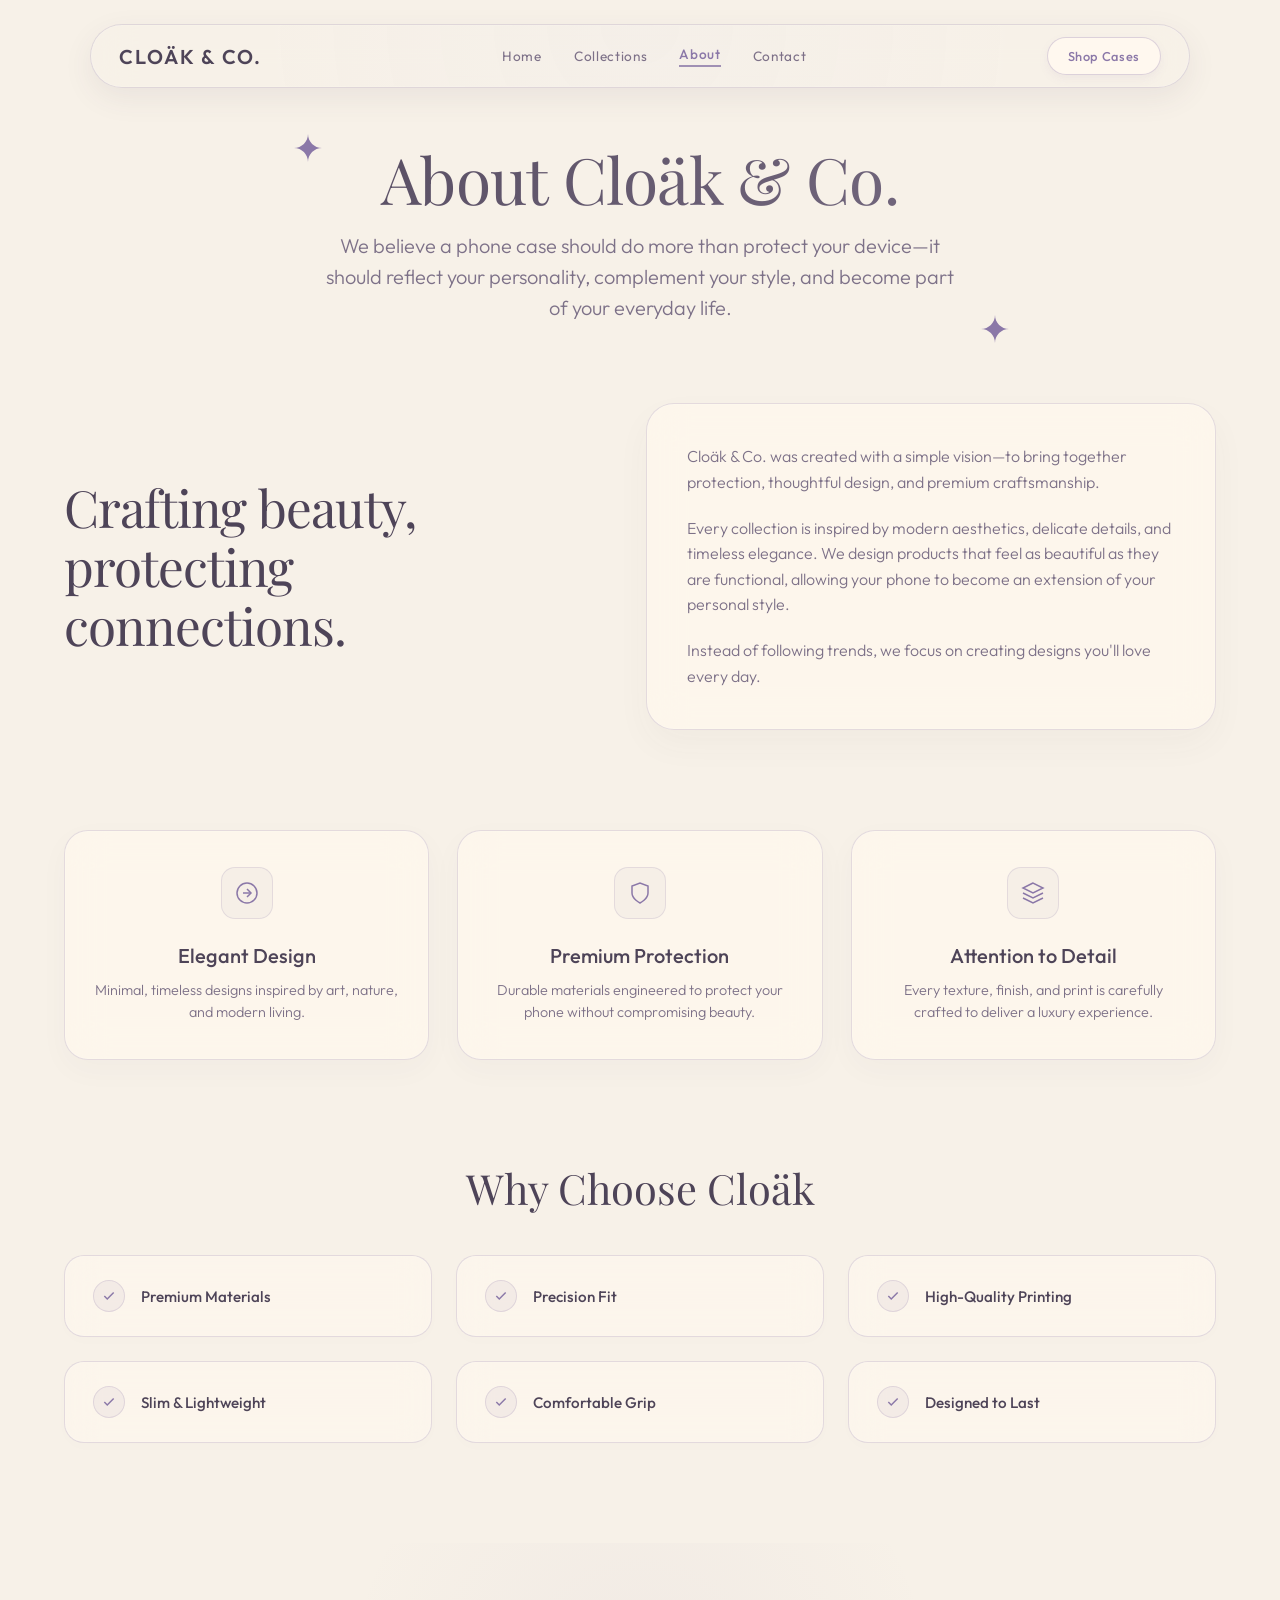
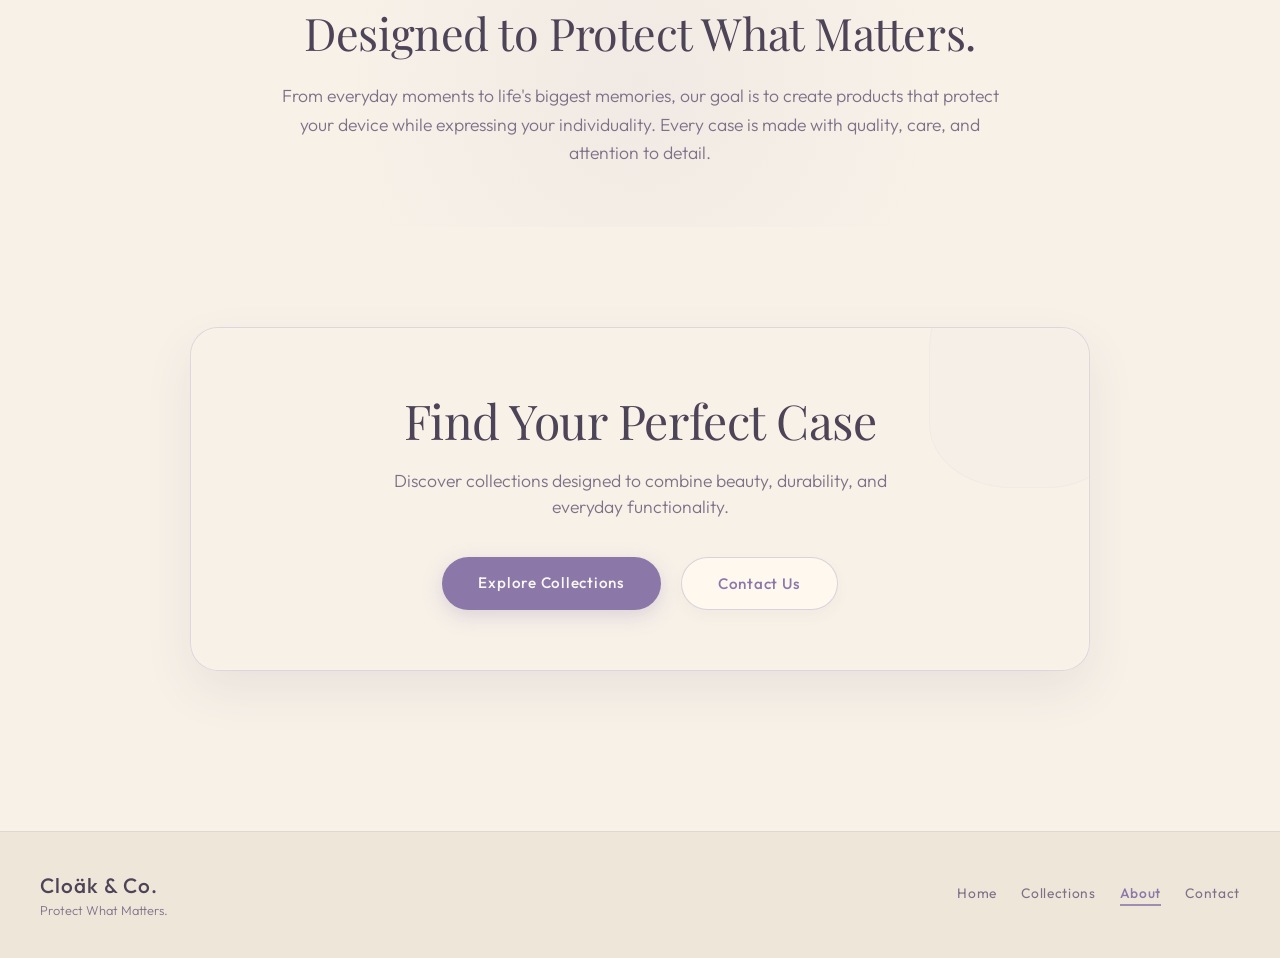
==== about.html @ 006d4e4d "Initial commit for Cloäk & Co website" ====
<!DOCTYPE html>
<html lang="en">
<head>
  <meta charset="UTF-8">
  <meta name="viewport" content="width=device-width, initial-scale=1.0">
  <title>Cloäk & Co. | About Us</title>
  <meta name="description" content="Discover our story, values, and design philosophy. Cloäk & Co. brings together protection, thoughtful design, and premium craftsmanship.">
  
  <!-- Premium Fonts -->
  <link rel="preconnect" href="https://fonts.googleapis.com">
  <link rel="preconnect" href="https://fonts.gstatic.com" crossorigin>
  <link href="https://fonts.googleapis.com/css2?family=Outfit:wght@300;400;500;600;700&family=Playfair+Display:ital,wght@0,400;0,500;1,400&display=swap" rel="stylesheet">
  
  <!-- Shared index styles & About specific styles -->
  <link rel="stylesheet" href="index.css">
  <link rel="stylesheet" href="about.css">
</head>
<body>

  <!-- Floating Glass Navbar -->
  <nav class="glass-navbar">
    <div class="navbar-container">
      <a href="index.html#home" class="nav-logo" id="nav-logo">Cloäk & Co.</a>
      <div class="nav-links">
        <a href="index.html#home" class="nav-link">Home</a>
        <a href="collections.html" class="nav-link">Collections</a>
        <a href="about.html" class="nav-link active">About</a>
        <a href="contact.html" class="nav-link">Contact</a>
      </div>
      <a href="index.html#shop" class="nav-cta-btn">Shop Cases</a>
      
      <!-- Mobile Menu Button -->
      <button class="mobile-menu-toggle" aria-label="Toggle Menu">
        <span></span>
        <span></span>
        <span></span>
      </button>
    </div>
    <!-- Mobile Menu Dropdown -->
    <div class="mobile-nav-menu">
      <a href="index.html#home" class="mobile-nav-link">Home</a>
      <a href="collections.html" class="mobile-nav-link">Collections</a>
      <a href="about.html" class="mobile-nav-link active">About</a>
      <a href="contact.html" class="mobile-nav-link">Contact</a>
      <a href="index.html#shop" class="mobile-nav-cta">Shop Cases</a>
    </div>
  </nav>

  <!-- Ambient Glowing Background Blobs (CSS Only) -->
  <div class="blob blob-1"></div>
  <div class="blob blob-2"></div>
  <div class="blob blob-3"></div>

  <!-- About Page Main Container -->
  <main class="about-main">
    
    <!-- Hero Section -->
    <section class="about-hero">
      <!-- Sparkle SVGs for Apple-like clean decoration -->
      <div class="sparkle sparkle-1">
        <svg viewBox="0 0 24 24" fill="none" xmlns="http://www.w3.org/2000/svg">
          <path d="M12 0C12 6.627 17.373 12 24 12C17.373 12 12 17.373 12 24C12 17.373 6.627 12 0 12C6.627 12 12 6.627 12 0Z" fill="rgba(139, 120, 168, 0.4)"/>
        </svg>
      </div>
      <div class="sparkle sparkle-2">
        <svg viewBox="0 0 24 24" fill="none" xmlns="http://www.w3.org/2000/svg">
          <path d="M12 0C12 6.627 17.373 12 24 12C17.373 12 12 17.373 12 24C12 17.373 6.627 12 0 12C6.627 12 12 6.627 12 0Z" fill="rgba(139, 120, 168, 0.3)"/>
        </svg>
      </div>

      <h1 class="about-title fade-up">About Cloäk & Co.</h1>
      <p class="about-subtitle fade-up">We believe a phone case should do more than protect your device—it should reflect your personality, complement your style, and become part of your everyday life.</p>
    </section>

    <!-- Our Story Section -->
    <section class="story-section fade-up">
      <div class="story-split-container">
        <!-- Left Side Editorial Header -->
        <div class="story-left">
          <h2 class="editorial-header">Crafting beauty, protecting connections.</h2>
        </div>
        <!-- Right Side Glass narrative Card -->
        <div class="story-right">
          <div class="story-glass-card">
            <p class="story-paragraph">Cloäk & Co. was created with a simple vision—to bring together protection, thoughtful design, and premium craftsmanship.</p>
            <p class="story-paragraph">Every collection is inspired by modern aesthetics, delicate details, and timeless elegance. We design products that feel as beautiful as they are functional, allowing your phone to become an extension of your personal style.</p>
            <p class="story-paragraph">Instead of following trends, we focus on creating designs you'll love every day.</p>
          </div>
        </div>
      </div>
    </section>

    <!-- Our Philosophy Section -->
    <section class="philosophy-section">
      <div class="philosophy-grid">
        <!-- Card 1 -->
        <div class="philosophy-card fade-up">
          <div class="philosophy-icon-wrapper">
            <svg viewBox="0 0 24 24" fill="none" stroke="currentColor" stroke-width="1.5">
              <path d="M12 22C17.5228 22 22 17.5228 22 12C22 6.47715 17.5228 2 12 2C6.47715 2 2 6.47715 2 12C2 17.5228 6.47715 22 12 22Z"/>
              <path d="M12 16L16 12L12 8"/>
              <path d="M8 12H16"/>
            </svg>
          </div>
          <h3 class="philosophy-card-title">Elegant Design</h3>
          <p class="philosophy-card-text">Minimal, timeless designs inspired by art, nature, and modern living.</p>
        </div>
        <!-- Card 2 -->
        <div class="philosophy-card fade-up">
          <div class="philosophy-icon-wrapper">
            <svg viewBox="0 0 24 24" fill="none" stroke="currentColor" stroke-width="1.5">
              <path d="M12 22C12 22 20 18 20 12V5L12 2L4 5V12C4 18 12 22 12 22Z"/>
            </svg>
          </div>
          <h3 class="philosophy-card-title">Premium Protection</h3>
          <p class="philosophy-card-text">Durable materials engineered to protect your phone without compromising beauty.</p>
        </div>
        <!-- Card 3 -->
        <div class="philosophy-card fade-up">
          <div class="philosophy-icon-wrapper">
            <svg viewBox="0 0 24 24" fill="none" stroke="currentColor" stroke-width="1.5">
              <path d="M12 2L2 7L12 12L22 7L12 2Z"/>
              <path d="M2 17L12 22L22 17"/>
              <path d="M2 12L12 17L22 12"/>
            </svg>
          </div>
          <h3 class="philosophy-card-title">Attention to Detail</h3>
          <p class="philosophy-card-text">Every texture, finish, and print is carefully crafted to deliver a luxury experience.</p>
        </div>
      </div>
    </section>

    <!-- Why Choose Cloäk Section -->
    <section class="why-cloak-section fade-up">
      <h2 class="section-headline">Why Choose Cloäk</h2>
      <div class="features-grid">
        <!-- Feature 1 -->
        <div class="feature-tile">
          <div class="feature-icon">
            <svg viewBox="0 0 24 24" fill="none" stroke="currentColor" stroke-width="2.5">
              <polyline points="20 6 9 17 4 12"/>
            </svg>
          </div>
          <span class="feature-label">Premium Materials</span>
        </div>
        <!-- Feature 2 -->
        <div class="feature-tile">
          <div class="feature-icon">
            <svg viewBox="0 0 24 24" fill="none" stroke="currentColor" stroke-width="2.5">
              <polyline points="20 6 9 17 4 12"/>
            </svg>
          </div>
          <span class="feature-label">Precision Fit</span>
        </div>
        <!-- Feature 3 -->
        <div class="feature-tile">
          <div class="feature-icon">
            <svg viewBox="0 0 24 24" fill="none" stroke="currentColor" stroke-width="2.5">
              <polyline points="20 6 9 17 4 12"/>
            </svg>
          </div>
          <span class="feature-label">High-Quality Printing</span>
        </div>
        <!-- Feature 4 -->
        <div class="feature-tile">
          <div class="feature-icon">
            <svg viewBox="0 0 24 24" fill="none" stroke="currentColor" stroke-width="2.5">
              <polyline points="20 6 9 17 4 12"/>
            </svg>
          </div>
          <span class="feature-label">Slim & Lightweight</span>
        </div>
        <!-- Feature 5 -->
        <div class="feature-tile">
          <div class="feature-icon">
            <svg viewBox="0 0 24 24" fill="none" stroke="currentColor" stroke-width="2.5">
              <polyline points="20 6 9 17 4 12"/>
            </svg>
          </div>
          <span class="feature-label">Comfortable Grip</span>
        </div>
        <!-- Feature 6 -->
        <div class="feature-tile">
          <div class="feature-icon">
            <svg viewBox="0 0 24 24" fill="none" stroke="currentColor" stroke-width="2.5">
              <polyline points="20 6 9 17 4 12"/>
            </svg>
          </div>
          <span class="feature-label">Designed to Last</span>
        </div>
      </div>
    </section>

    <!-- Our Promise Section -->
    <section class="promise-section fade-up">
      <div class="promise-container">
        <h2 class="promise-heading">Designed to Protect What Matters.</h2>
        <p class="promise-paragraph">From everyday moments to life's biggest memories, our goal is to create products that protect your device while expressing your individuality. Every case is made with quality, care, and attention to detail.</p>
      </div>
    </section>

    <!-- Call to Action Section -->
    <section class="about-cta fade-up">
      <div class="cta-inner-card">
        <!-- Floating Sparkle decoration inside CTA -->
        <div class="form-decor-shape form-decor-shape-1"></div>
        <h2 class="cta-card-heading">Find Your Perfect Case</h2>
        <p class="cta-card-text">Discover collections designed to combine beauty, durability, and everyday functionality.</p>
        <div class="cta-buttons-group">
          <a href="collections.html" class="cta-btn-primary">Explore Collections</a>
          <a href="contact.html" class="cta-btn-secondary">Contact Us</a>
        </div>
      </div>
    </section>

  </main>

  <!-- Footer -->
  <footer class="about-footer">
    <div class="footer-container">
      <div class="footer-brand">
        <h2 class="footer-logo">Cloäk & Co.</h2>
        <p class="footer-tagline">Protect What Matters.</p>
      </div>
      <div class="footer-links">
        <a href="index.html#home" class="footer-link">Home</a>
        <a href="collections.html" class="footer-link">Collections</a>
        <a href="about.html" class="footer-link active">About</a>
        <a href="contact.html" class="footer-link">Contact</a>
      </div>
    </div>
  </footer>

  <!-- About page script overrides -->
  <script src="about.js"></script>
</body>
</html>
---- index.css ----
/* ==========================================================================
   Cloäk & Co. | Premium Design System & Stylesheet
   ========================================================================== */

/* --- Reset & Base --- */
* {
  margin: 0;
  padding: 0;
  box-sizing: border-box;
  -webkit-font-smoothing: antialiased;
  -moz-osx-font-smoothing: grayscale;
}

html, body {
  background-color: #0b0914; /* Deep luxury dark background with lavender hint */
  color: #ffffff;
  font-family: 'Inter', -apple-system, BlinkMacSystemFont, "Segoe UI", Roboto, sans-serif;
  overflow-x: hidden;
  width: 100%;
}

/* Accessibility */
.sr-only {
  position: absolute;
  width: 1px;
  height: 1px;
  padding: 0;
  margin: -1px;
  overflow: hidden;
  clip: rect(0, 0, 0, 0);
  white-space: nowrap;
  border: 0;
}

/* Lenis Smooth Scroll Recommended Reset */
html.lenis, html.lenis body {
  height: auto;
}

.lenis-smooth {
  scroll-behavior: auto !important;
}

.lenis-smooth [data-lenis-prevent] {
  overscroll-behavior: contain;
}

.lenis-stopped {
  overflow: hidden;
}

.lenis-scrolling iframe {
  pointer-events: none;
}

/* --- Premium Preloader --- */
.loader-overlay {
  position: fixed;
  top: 0;
  left: 0;
  width: 100vw;
  height: 100vh;
  background-color: #0b0914;
  z-index: 9999;
  display: flex;
  justify-content: center;
  align-items: center;
  transition: opacity 0.8s cubic-bezier(0.16, 1, 0.3, 1), visibility 0.8s;
}

.loader-overlay.fade-out {
  opacity: 0;
  visibility: hidden;
  pointer-events: none;
}

.loader-content {
  text-align: center;
  max-width: 320px;
  width: 80%;
}

.loader-brand {
  font-family: 'Outfit', sans-serif;
  font-size: 2rem;
  font-weight: 300;
  letter-spacing: 0.2em;
  color: #fff;
  margin-bottom: 30px;
  text-transform: uppercase;
}

.loader-bar-container {
  width: 100%;
  height: 2px;
  background: rgba(255, 255, 255, 0.1);
  border-radius: 2px;
  overflow: hidden;
  margin-bottom: 12px;
}

.loader-bar {
  width: 0%;
  height: 100%;
  background: linear-gradient(90deg, #c3b2de, #e3d9f5);
  transition: width 0.1s ease-out;
}

.loader-text {
  font-family: 'Outfit', sans-serif;
  font-size: 0.8rem;
  letter-spacing: 0.1em;
  color: rgba(255, 255, 255, 0.5);
  text-transform: uppercase;
}

/* --- Floating Glass Navbar --- */
.glass-navbar {
  position: fixed;
  top: 24px;
  left: 50%;
  transform: translateX(-50%);
  width: 88%;
  max-width: 1100px;
  height: 64px;
  background: rgba(255, 255, 255, 0.05);
  backdrop-filter: blur(20px);
  -webkit-backdrop-filter: blur(20px);
  border: 1px solid rgba(255, 255, 255, 0.12);
  border-radius: 32px;
  z-index: 1000;
  box-shadow: 0 10px 40px rgba(0, 0, 0, 0.25), 
              0 0 1px rgba(240, 230, 255, 0.15) inset;
  display: flex;
  align-items: center;
  justify-content: center;
  transition: all 0.5s cubic-bezier(0.16, 1, 0.3, 1);
}

.glass-navbar::before {
  content: '';
  position: absolute;
  top: 0;
  left: 0;
  right: 0;
  bottom: 0;
  border-radius: 32px;
  background: radial-gradient(circle at 50% 0%, rgba(227, 217, 245, 0.1), transparent 70%);
  pointer-events: none;
  z-index: -1;
}

.navbar-container {
  width: 100%;
  height: 100%;
  padding: 0 28px;
  display: flex;
  align-items: center;
  justify-content: space-between;
}

.nav-logo {
  font-family: 'Outfit', sans-serif;
  font-size: 1.25rem;
  font-weight: 500;
  letter-spacing: 0.1em;
  color: #ffffff;
  text-decoration: none;
  text-transform: uppercase;
}

.nav-links {
  display: flex;
  align-items: center;
  gap: 32px;
}

.nav-link {
  font-family: 'Outfit', sans-serif;
  font-size: 0.85rem;
  font-weight: 400;
  letter-spacing: 0.05em;
  color: rgba(255, 255, 255, 0.7);
  text-decoration: none;
  transition: color 0.3s ease;
  position: relative;
}

.nav-link::after {
  content: '';
  position: absolute;
  bottom: -4px;
  left: 50%;
  transform: translateX(-50%);
  width: 0;
  height: 1px;
  background-color: #c3b2de;
  transition: width 0.3s ease;
}

.nav-link:hover {
  color: #ffffff;
}

.nav-link:hover::after {
  width: 100%;
}

.nav-cta-btn {
  font-family: 'Outfit', sans-serif;
  font-size: 0.8rem;
  font-weight: 500;
  letter-spacing: 0.05em;
  text-decoration: none;
  color: #0b0914;
  background: #ffffff;
  padding: 10px 20px;
  border-radius: 20px;
  border: 1px solid rgba(255, 255, 255, 0.8);
  box-shadow: 0 4px 12px rgba(255, 255, 255, 0.15);
  transition: all 0.3s ease;
}

.nav-cta-btn:hover {
  background: transparent;
  color: #ffffff;
  box-shadow: 0 4px 12px rgba(255, 255, 255, 0);
  border-color: rgba(255, 255, 255, 0.5);
}

/* Mobile Nav Styles */
.mobile-menu-toggle {
  display: none;
  flex-direction: column;
  justify-content: space-between;
  width: 20px;
  height: 14px;
  background: transparent;
  border: none;
  cursor: pointer;
  z-index: 1010;
}

.mobile-menu-toggle span {
  width: 100%;
  height: 2px;
  background-color: #ffffff;
  border-radius: 2px;
  transition: all 0.3s ease;
}

.mobile-nav-menu {
  display: none;
}

/* --- Fixed Keynote Viewport Container --- */
.scroll-container {
  position: relative;
  width: 100%;
  height: 700vh;
  background-color: #0b0914;
}

.sticky-wrapper {
  position: fixed;
  top: 0;
  left: 0;
  width: 100vw;
  height: 100vh;
  overflow: hidden;
  z-index: 1;
  background-color: #0b0914;
}

.hero-canvas {
  position: absolute;
  top: 0;
  left: 0;
  width: 100%;
  height: 100%;
  object-fit: cover;
  z-index: 1;
  display: block;
  transition: opacity 0.8s cubic-bezier(0.16, 1, 0.3, 1);
}

/* Vignette overlay protecting typography contrast */
.canvas-overlay {
  position: absolute;
  top: 0;
  left: 0;
  width: 100%;
  height: 100%;
  background: radial-gradient(circle at 50% 50%, rgba(11, 9, 20, 0.35) 0%, rgba(11, 9, 20, 0.15) 50%, rgba(11, 9, 20, 0.5) 100%);
  pointer-events: none;
  z-index: 2;
  transition: opacity 0.8s cubic-bezier(0.16, 1, 0.3, 1);
}

/* --- Cards Wrapper (Desktop Grid) --- */
.cards-wrapper {
  position: absolute;
  left: 6%;
  right: 6%;
  top: 14vh;
  bottom: 8vh;
  display: grid;
  /* 3 columns: Left column, flexible center column for product, Right column */
  grid-template-columns: 390px 1fr 390px;
  grid-template-rows: repeat(3, auto);
  gap: 16px 24px;
  pointer-events: none;
  z-index: 10;
  transition: transform 0.6s cubic-bezier(0.16, 1, 0.3, 1),
              opacity 0.8s cubic-bezier(0.16, 1, 0.3, 1);
}

/* Left Stack: Cards 1, 3, 5 */
.glass-card.left-col.row-1 { grid-column: 1; grid-row: 1; justify-self: start; }
.glass-card.left-col.row-2 { grid-column: 1; grid-row: 2; justify-self: start; }
.glass-card.left-col.row-3 { grid-column: 1; grid-row: 3; justify-self: start; }

/* Right Stack: Cards 2, 4, 6 */
.glass-card.right-col.row-1 { grid-column: 3; grid-row: 1; justify-self: end; }
.glass-card.right-col.row-2 { grid-column: 3; grid-row: 2; justify-self: end; }
.glass-card.right-col.row-3 { grid-column: 3; grid-row: 3; justify-self: end; }

/* Glassmorphism Card Style */
.glass-card {
  opacity: 0;
  transform: translateY(20px) scale(0.98);
  pointer-events: none;
  background: rgba(255, 255, 255, 0.04);
  backdrop-filter: blur(24px);
  -webkit-backdrop-filter: blur(24px);
  border: 1px solid rgba(255, 255, 255, 0.12);
  border-radius: 20px; /* Reduced from 28px to look premium at smaller card sizes */
  padding: 16px 20px; /* Reduced padding for compact look */
  box-shadow: 0 10px 40px rgba(0, 0, 0, 0.3), 
              0 0 1px rgba(240, 230, 255, 0.1) inset;
  transition: opacity 0.8s cubic-bezier(0.16, 1, 0.3, 1),
              transform 0.8s cubic-bezier(0.16, 1, 0.3, 1);
  overflow: hidden;
  width: 100%;
  max-width: 390px;
}

.glass-card::before {
  content: '';
  position: absolute;
  top: 0;
  left: 0;
  right: 0;
  bottom: 0;
  background: radial-gradient(circle at 0% 0%, rgba(220, 205, 245, 0.08), transparent 60%);
  pointer-events: none;
}

.glass-card.visible {
  opacity: 1;
  transform: translateY(0) scale(1);
  pointer-events: auto;
}

/* Typography Inside Glass Cards */
.card-title-main {
  font-family: 'Outfit', sans-serif;
  font-size: 1.6rem;
  font-weight: 500;
  letter-spacing: 0.05em;
  margin-bottom: 4px;
  background: linear-gradient(135deg, #ffffff 0%, #e3d9f5 100%);
  -webkit-background-clip: text;
  -webkit-text-fill-color: transparent;
}

.card-subtitle {
  font-family: 'Outfit', sans-serif;
  font-size: 0.9rem;
  font-weight: 400;
  color: #c3b2de;
  letter-spacing: 0.05em;
  margin-bottom: 8px;
}

.card-title {
  font-family: 'Outfit', sans-serif;
  font-size: 1.1rem;
  font-weight: 500;
  letter-spacing: 0.02em;
  margin-bottom: 6px;
  color: #ffffff;
}

.card-body-text {
  font-size: 0.84rem;
  line-height: 1.45;
  color: rgba(255, 255, 255, 0.75);
  font-weight: 300;
}

/* Card CTA Button */
.card-button {
  display: inline-block;
  margin-top: 12px;
  font-family: 'Outfit', sans-serif;
  font-size: 0.75rem;
  font-weight: 500;
  letter-spacing: 0.05em;
  text-decoration: none;
  color: #0b0914;
  background: #ffffff;
  padding: 6px 14px;
  border-radius: 14px;
  transition: all 0.3s cubic-bezier(0.16, 1, 0.3, 1);
  box-shadow: 0 4px 12px rgba(255, 255, 255, 0.1);
}

.card-button:hover {
  transform: translateY(-2px);
  box-shadow: 0 6px 16px rgba(255, 255, 255, 0.2);
  background: #e3d9f5;
}

/* --- Final In-Place Luxury Overlay Section --- */
.final-section {
  position: absolute;
  top: 0;
  left: 0;
  width: 100%;
  height: 100%;
  background-color: #FAF8F5; /* Solid Warm Beige / Cream */
  color: #1e1b24;
  display: flex;
  justify-content: center;
  align-items: center;
  overflow: hidden;
  padding: 24px;
  z-index: 20;
  opacity: 0;
  pointer-events: none;
  transition: opacity 0.8s cubic-bezier(0.16, 1, 0.3, 1);
}

.final-section.visible {
  opacity: 1;
  pointer-events: auto;
}

.final-section::before {
  content: '';
  position: absolute;
  top: 15%;
  left: 20%;
  width: 30%;
  height: 40%;
  background: radial-gradient(circle, rgba(227, 217, 245, 0.3) 0%, transparent 70%);
  filter: blur(80px);
  pointer-events: none;
}

.final-section::after {
  content: '';
  position: absolute;
  bottom: 10%;
  right: 15%;
  width: 35%;
  height: 45%;
  background: radial-gradient(circle, rgba(220, 205, 245, 0.25) 0%, transparent 70%);
  filter: blur(100px);
  pointer-events: none;
}

/* Minimal Vector Floral Ornaments */
.floral-vector {
  position: absolute;
  width: 150px;
  height: 150px;
  pointer-events: none;
  z-index: 1;
}

.floral-top-left {
  top: 40px;
  left: 40px;
}

.floral-bottom-right {
  bottom: 40px;
  right: 40px;
  transform: rotate(180deg);
}

/* Center Content Container */
.final-content-container {
  max-width: 680px;
  text-align: center;
  z-index: 2;
  position: relative;
}

.final-headline {
  font-family: 'Playfair Display', serif;
  font-size: 3.8rem;
  font-weight: 400;
  line-height: 1.15;
  color: #1e1b24;
  margin-bottom: 24px;
  letter-spacing: -0.01em;
}

.final-description {
  font-family: 'Outfit', sans-serif;
  font-size: 1.15rem;
  font-weight: 300;
  line-height: 1.6;
  color: #514b5c;
  margin-bottom: 40px;
  max-width: 580px;
  margin-left: auto;
  margin-right: auto;
}

/* Buttons Group */
.final-cta-group {
  display: flex;
  justify-content: center;
  align-items: center;
  gap: 20px;
}

.btn-primary {
  display: inline-block;
  font-family: 'Outfit', sans-serif;
  font-size: 0.95rem;
  font-weight: 500;
  letter-spacing: 0.05em;
  text-decoration: none;
  color: #FAF8F5;
  background: #2D233C;
  padding: 16px 36px;
  border-radius: 30px;
  box-shadow: 0 8px 24px rgba(45, 35, 60, 0.15);
  transition: all 0.3s cubic-bezier(0.16, 1, 0.3, 1);
  border: 1px solid #2D233C;
}

.btn-primary:hover {
  transform: translateY(-2px);
  background: #1c1527;
  box-shadow: 0 12px 32px rgba(45, 35, 60, 0.28);
}

.btn-secondary {
  display: inline-block;
  font-family: 'Outfit', sans-serif;
  font-size: 0.95rem;
  font-weight: 500;
  letter-spacing: 0.05em;
  text-decoration: none;
  color: #2D233C;
  background: transparent;
  padding: 16px 36px;
  border-radius: 30px;
  border: 1px solid rgba(45, 35, 60, 0.25);
  transition: all 0.3s cubic-bezier(0.16, 1, 0.3, 1);
}

.btn-secondary:hover {
  transform: translateY(-2px);
  border-color: #2D233C;
  background: rgba(45, 35, 60, 0.03);
}

/* --- Floating WhatsApp Widget --- */
.whatsapp-widget {
  position: fixed;
  bottom: 24px;
  right: 24px;
  width: 56px;
  height: 56px;
  border-radius: 50%;
  display: flex;
  justify-content: center;
  align-items: center;
  text-decoration: none;
  z-index: 2000;
  transition: transform 0.4s cubic-bezier(0.16, 1, 0.3, 1),
              box-shadow 0.4s cubic-bezier(0.16, 1, 0.3, 1);
  cursor: pointer;
  overflow: visible;
  background: rgba(37, 211, 102, 0.1);
  backdrop-filter: blur(16px);
  -webkit-backdrop-filter: blur(16px);
  border: 1px solid rgba(37, 211, 102, 0.3);
  box-shadow: 0 8px 32px rgba(37, 211, 102, 0.25), 
              0 0 15px rgba(37, 211, 102, 0.1) inset;
}

.whatsapp-glass-glow {
  position: absolute;
  top: -2px;
  left: -2px;
  right: -2px;
  bottom: -2px;
  border-radius: 50%;
  background: radial-gradient(circle, rgba(37, 211, 102, 0.4) 0%, transparent 70%);
  pointer-events: none;
  z-index: -1;
  opacity: 0.6;
  transition: opacity 0.3s ease;
}

.whatsapp-icon {
  width: 24px;
  height: 24px;
  z-index: 2;
  filter: drop-shadow(0 2px 4px rgba(0, 0, 0, 0.15));
  transition: transform 0.3s ease;
}

.whatsapp-widget::after {
  content: '';
  position: absolute;
  width: 100%;
  height: 100%;
  border-radius: 50%;
  border: 1px solid rgba(37, 211, 102, 0.4);
  animation: pulse-glow 2.5s infinite;
  pointer-events: none;
}

.whatsapp-widget:hover {
  transform: scale(1.08) translateY(-2px);
  box-shadow: 0 12px 40px rgba(37, 211, 102, 0.4), 
              0 0 20px rgba(37, 211, 102, 0.25) inset;
}

.whatsapp-widget:hover .whatsapp-icon {
  transform: scale(1.05);
}

.whatsapp-widget:hover .whatsapp-glass-glow {
  opacity: 1;
}

/* ==========================================================================
   Responsive & Adaptive Media Queries
   ========================================================================== */

@media (max-width: 1024px) {
  .cards-wrapper {
    grid-template-columns: 320px 1fr 320px;
    gap: 12px 16px;
    left: 4%;
    right: 4%;
  }
  .glass-card {
    max-width: 320px;
  }
  .final-headline {
    font-size: 3.2rem;
  }
}

@media (max-width: 768px) {
  .glass-navbar {
    top: 16px;
    height: 56px;
    width: 90%;
  }
  .navbar-container {
    padding: 0 18px;
  }
  .nav-links {
    display: none;
  }
  .nav-cta-btn {
    display: none;
  }
  
  .mobile-menu-toggle {
    display: flex;
  }
  
  .glass-navbar.mobile-menu-active {
    height: auto;
    border-radius: 24px;
    padding-bottom: 20px;
    align-items: flex-start;
  }
  
  .glass-navbar.mobile-menu-active .navbar-container {
    height: 56px;
  }
  
  .glass-navbar.mobile-menu-active .mobile-menu-toggle span:nth-child(1) {
    transform: translateY(6px) rotate(45deg);
  }
  .glass-navbar.mobile-menu-active .mobile-menu-toggle span:nth-child(2) {
    opacity: 0;
  }
  .glass-navbar.mobile-menu-active .mobile-menu-toggle span:nth-child(3) {
    transform: translateY(-6px) rotate(-45deg);
  }
  
  .mobile-nav-menu {
    display: none;
    flex-direction: column;
    width: 100%;
    padding: 10px 20px 0 20px;
    gap: 16px;
    animation: fade-down 0.4s ease forwards;
  }
  
  .glass-navbar.mobile-menu-active .mobile-nav-menu {
    display: flex;
  }
  
  .mobile-nav-link {
    font-family: 'Outfit', sans-serif;
    font-size: 0.95rem;
    color: rgba(255, 255, 255, 0.7);
    text-decoration: none;
    letter-spacing: 0.05em;
    padding: 4px 0;
    border-bottom: 1px solid rgba(255, 255, 255, 0.05);
    transition: color 0.3s ease;
  }
  
  .mobile-nav-link:hover {
    color: #ffffff;
  }
  
  .mobile-nav-cta {
    display: inline-block;
    text-align: center;
    font-family: 'Outfit', sans-serif;
    font-size: 0.9rem;
    color: #0b0914;
    background: #ffffff;
    padding: 12px;
    border-radius: 20px;
    text-decoration: none;
    font-weight: 500;
    margin-top: 8px;
  }
  
  @keyframes fade-down {
    from { opacity: 0; transform: translateY(-10px); }
    to { opacity: 1; transform: translateY(0); }
  }

  /* --- Canvas Stacking Layout on Mobile --- */
  .cards-wrapper {
    display: flex;
    flex-direction: column;
    left: 5%;
    right: 5%;
    width: 90%;
    bottom: 5%;
    top: auto;
    gap: 10px;
  }
  
  .glass-card {
    grid-column: auto !important;
    grid-row: auto !important;
    max-width: none;
    width: 100%;
    padding: 12px 16px;
    border-radius: 16px;
  }
  
  .card-title-main {
    font-size: 1.4rem;
  }
  .card-title {
    font-size: 0.95rem;
  }
  .card-subtitle {
    font-size: 0.8rem;
    margin-bottom: 6px;
  }
  .card-body-text {
    font-size: 0.78rem;
  }

  /* --- Final Section on Mobile --- */
  .final-section {
    padding: 60px 16px;
  }
  .final-headline {
    font-size: 2.3rem;
  }
  .final-description {
    font-size: 1rem;
    margin-bottom: 30px;
  }
  .final-cta-group {
    flex-direction: column;
    gap: 12px;
    width: 100%;
  }
  .btn-primary, .btn-secondary {
    width: 100%;
    padding: 14px 28px;
    text-align: center;
  }
  .floral-vector {
    width: 100px;
    height: 100px;
  }
  .floral-top-left {
    top: 20px;
    left: 20px;
  }
  .floral-bottom-right {
    bottom: 20px;
    right: 20px;
  }
  .whatsapp-widget {
    bottom: 16px;
    right: 16px;
    width: 48px;
    height: 48px;
  }
  .whatsapp-icon {
    width: 20px;
    height: 20px;
  }
}

/* --- Scene 1 Cinematic Intro Visual Isolation --- */
body.scene1-active .glass-navbar,
body.scene1-active #cards-wrapper,
body.scene1-active .whatsapp-widget,
body.scene1-active .canvas-overlay,
body.scene1-active .final-section {
  opacity: 0 !important;
  pointer-events: none !important;
  visibility: hidden !important;
  transition: none !important;
}
---- about.css ----
/* ==========================================================================
   Cloäk & Co. | About Us Page Styles (about.css)
   Warm Beige & Lavender Luxury Palette
   ========================================================================== */

/* --- Page Background Override --- */
body {
  background-color: #F7F1E8 !important;
  color: #4E4458 !important;
  overflow-x: hidden;
  position: relative;
}

/* --- Warm Translucent Beige Navbar --- */
.glass-navbar {
  background: rgba(247, 241, 232, 0.72) !important;
  border-color: rgba(139, 120, 168, 0.22) !important;
  box-shadow: 0 10px 30px rgba(78, 68, 88, 0.08), 
              0 0 1px rgba(255, 255, 255, 0.8) inset !important;
}

.glass-navbar .nav-logo {
  color: #4E4458 !important;
  font-weight: 600;
}

.glass-navbar .nav-link {
  color: #7D7188 !important;
  font-weight: 400;
  transition: color 0.3s ease;
}

.glass-navbar .nav-link:hover {
  color: #8B78A8 !important;
}

.glass-navbar .nav-link.active {
  color: #8B78A8 !important;
  font-weight: 500;
  border-bottom: 2px solid rgba(139, 120, 168, 0.8) !important;
  padding-bottom: 2px;
}

/* Shop Cases Button inside Navbar */
.glass-navbar .nav-cta-btn {
  background: #FFF8EF !important;
  color: #8B78A8 !important;
  border: 1px solid rgba(139, 120, 168, 0.3) !important;
  box-shadow: 0 4px 10px rgba(139, 120, 168, 0.08) !important;
  font-weight: 500;
}

.glass-navbar .nav-cta-btn:hover {
  background: #8B78A8 !important;
  color: #FAF8F5 !important;
  box-shadow: 0 6px 15px rgba(139, 120, 168, 0.25) !important;
}

/* Mobile Menu Overrides */
.glass-navbar .mobile-menu-toggle span {
  background-color: #4E4458 !important;
}

.glass-navbar .mobile-nav-menu {
  background: rgba(247, 241, 232, 0.96) !important;
  border-top: 1px solid rgba(139, 120, 168, 0.15) !important;
  box-shadow: 0 10px 30px rgba(78, 68, 88, 0.1) !important;
}

.glass-navbar .mobile-nav-link {
  color: #7D7188 !important;
  border-bottom-color: rgba(139, 120, 168, 0.1) !important;
}

.glass-navbar .mobile-nav-link:hover,
.glass-navbar .mobile-nav-link.active {
  color: #8B78A8 !important;
}

.glass-navbar .mobile-nav-cta {
  background: #8B78A8 !important;
  color: #FAF8F5 !important;
}

/* --- Ambient Glowing Background Blobs --- */
.blob {
  position: fixed;
  border-radius: 50%;
  filter: blur(120px);
  -webkit-filter: blur(120px);
  z-index: -1;
  pointer-events: none;
  opacity: 0.35;
  mix-blend-mode: multiply;
}

.blob-1 {
  width: 45vw;
  height: 45vw;
  background: radial-gradient(circle, rgba(139, 120, 168, 0.22) 0%, transparent 70%);
  top: -10vw;
  right: -5vw;
  animation: float-blob-1 25s infinite alternate ease-in-out;
}

.blob-2 {
  width: 40vw;
  height: 40vw;
  background: radial-gradient(circle, rgba(239, 230, 218, 0.8) 0%, transparent 70%);
  bottom: 10vw;
  left: -10vw;
  animation: float-blob-2 20s infinite alternate ease-in-out;
}

.blob-3 {
  width: 35vw;
  height: 35vw;
  background: radial-gradient(circle, rgba(139, 120, 168, 0.12) 0%, transparent 70%);
  top: 40%;
  left: 35%;
  animation: float-blob-3 30s infinite alternate ease-in-out;
}

@keyframes float-blob-1 {
  0% { transform: translate(0, 0) scale(1); }
  100% { transform: translate(-8%, 5%) scale(1.05); }
}

@keyframes float-blob-2 {
  0% { transform: translate(0, 0) scale(1); }
  100% { transform: translate(6%, -8%) scale(0.95); }
}

@keyframes float-blob-3 {
  0% { transform: translate(0, 0) scale(1); }
  100% { transform: translate(-5%, -5%) scale(1.1); }
}

/* --- Scroll Fade-Up Animation triggers --- */
.fade-up {
  opacity: 0;
  transform: translateY(30px);
  transition: opacity 0.8s cubic-bezier(0.16, 1, 0.3, 1),
              transform 0.8s cubic-bezier(0.16, 1, 0.3, 1);
}

.fade-up.visible {
  opacity: 1;
  transform: translateY(0);
}

/* --- Main Layout Wrapper --- */
.about-main {
  width: 100%;
  max-width: 1200px;
  margin: 0 auto;
  padding: 16vh 24px 80px 24px;
  z-index: 2;
  position: relative;
}

/* --- Hero Section --- */
.about-hero {
  text-align: center;
  position: relative;
  margin-bottom: 80px;
}

.about-title {
  font-family: 'Playfair Display', serif;
  font-size: 4rem;
  font-weight: 400;
  line-height: 1.1;
  letter-spacing: -0.01em;
  margin-bottom: 16px;
  background: linear-gradient(135deg, #4E4458 0%, #7D7188 100%);
  -webkit-background-clip: text;
  -webkit-text-fill-color: transparent;
}

.about-subtitle {
  font-family: 'Outfit', sans-serif;
  font-size: 1.25rem;
  font-weight: 300;
  line-height: 1.55;
  color: #7D7188;
  max-width: 650px;
  margin: 0 auto;
}

/* Floating Sparkle SVGs */
.sparkle path {
  fill: #8B78A8;
}

.sparkle {
  position: absolute;
  width: 28px;
  height: 28px;
  pointer-events: none;
  animation: heartbeat 4s infinite ease-in-out;
}

.sparkle-1 {
  top: -10px;
  left: 20%;
  animation-delay: 0.5s;
}

.sparkle-2 {
  bottom: -20px;
  right: 18%;
  animation-delay: 2s;
}

@keyframes heartbeat {
  0%, 100% { transform: scale(1) rotate(0deg); opacity: 0.5; }
  50% { transform: scale(1.25) rotate(15deg); opacity: 0.95; }
}

/* --- Our Story Section (Split Layout) --- */
.story-section {
  margin-bottom: 100px;
}

.story-split-container {
  display: flex;
  gap: 60px;
  align-items: center;
}

.story-left {
  flex: 1.1;
}

.editorial-header {
  font-family: 'Playfair Display', serif;
  font-size: 3.2rem;
  font-weight: 400;
  line-height: 1.15;
  color: #4E4458;
  letter-spacing: -0.02em;
}

.story-right {
  flex: 1.2;
}

.story-glass-card {
  background: rgba(255, 248, 238, 0.72);
  backdrop-filter: blur(20px);
  -webkit-backdrop-filter: blur(20px);
  border: 1px solid rgba(139, 120, 168, 0.22);
  border-radius: 28px;
  padding: 40px;
  box-shadow: 0 15px 35px rgba(78, 68, 88, 0.04),
              0 0 1px rgba(255, 255, 255, 0.8) inset;
}

.story-paragraph {
  font-family: 'Outfit', sans-serif;
  font-size: 1rem;
  font-weight: 300;
  line-height: 1.6;
  color: #7D7188;
  margin: 0 0 20px 0;
}

.story-paragraph:last-child {
  margin-bottom: 0;
}

/* --- Philosophy Columns Section --- */
.philosophy-section {
  margin-bottom: 100px;
}

.philosophy-grid {
  display: grid;
  grid-template-columns: repeat(3, 1fr);
  gap: 28px;
}

.philosophy-card {
  background: rgba(255, 248, 238, 0.72);
  backdrop-filter: blur(20px);
  -webkit-backdrop-filter: blur(20px);
  border: 1px solid rgba(139, 120, 168, 0.22);
  border-radius: 24px;
  padding: 36px 28px;
  text-align: center;
  box-shadow: 0 10px 30px rgba(78, 68, 88, 0.03),
              0 0 1px rgba(255, 255, 255, 0.8) inset;
  transition: transform 0.4s cubic-bezier(0.16, 1, 0.3, 1),
              border-color 0.4s ease,
              box-shadow 0.4s ease;
}

.philosophy-card:hover {
  transform: translateY(-6px);
  border-color: rgba(139, 120, 168, 0.45);
  box-shadow: 0 15px 35px rgba(139, 120, 168, 0.12),
              0 0 1px rgba(255, 255, 255, 0.8) inset;
}

.philosophy-icon-wrapper {
  width: 52px;
  height: 52px;
  border-radius: 14px;
  background: rgba(139, 120, 168, 0.06);
  border: 1px solid rgba(139, 120, 168, 0.18);
  color: #8B78A8;
  display: flex;
  justify-content: center;
  align-items: center;
  margin: 0 auto 24px auto;
  transition: transform 0.4s cubic-bezier(0.16, 1, 0.3, 1);
}

.philosophy-icon-wrapper svg {
  width: 24px;
  height: 24px;
}

.philosophy-card:hover .philosophy-icon-wrapper {
  transform: scale(1.08) rotate(3deg);
}

.philosophy-card-title {
  font-family: 'Outfit', sans-serif;
  font-size: 1.25rem;
  font-weight: 500;
  color: #4E4458;
  margin-bottom: 12px;
}

.philosophy-card-text {
  font-family: 'Outfit', sans-serif;
  font-size: 0.9rem;
  line-height: 1.5;
  color: #7D7188;
  font-weight: 300;
  margin: 0;
}

/* --- Why Choose Cloäk (6-tile Grid) --- */
.why-cloak-section {
  margin-bottom: 100px;
}

.section-headline {
  font-family: 'Playfair Display', serif;
  font-size: 2.6rem;
  font-weight: 400;
  color: #4E4458;
  text-align: center;
  margin-bottom: 40px;
}

.features-grid {
  display: grid;
  grid-template-columns: repeat(3, 1fr);
  gap: 24px;
}

.feature-tile {
  background: rgba(255, 248, 238, 0.6);
  backdrop-filter: blur(16px);
  -webkit-backdrop-filter: blur(16px);
  border: 1px solid rgba(139, 120, 168, 0.22);
  border-radius: 20px;
  padding: 24px 28px;
  display: flex;
  align-items: center;
  gap: 16px;
  box-shadow: 0 4px 15px rgba(78, 68, 88, 0.01),
              0 0 1px rgba(255, 255, 255, 0.7) inset;
  transition: transform 0.35s cubic-bezier(0.16, 1, 0.3, 1),
              border-color 0.35s ease;
}

.feature-tile:hover {
  transform: translateY(-3px);
  border-color: rgba(139, 120, 168, 0.4);
}

.feature-icon {
  width: 32px;
  height: 32px;
  border-radius: 50%;
  background: rgba(139, 120, 168, 0.08);
  border: 1px solid rgba(139, 120, 168, 0.2);
  color: #8B78A8;
  display: flex;
  justify-content: center;
  align-items: center;
  flex-shrink: 0;
}

.feature-icon svg {
  width: 14px;
  height: 14px;
}

.feature-label {
  font-family: 'Outfit', sans-serif;
  font-size: 0.95rem;
  font-weight: 500;
  color: #4E4458;
}

/* --- Our Promise Section (Centered typography) --- */
.promise-section {
  margin-bottom: 100px;
}

.promise-container {
  max-width: 800px;
  margin: 0 auto;
  text-align: center;
  background: radial-gradient(circle at center, rgba(139, 120, 168, 0.06) 0%, transparent 70%);
  padding: 60px 24px;
  border-radius: 28px;
}

.promise-heading {
  font-family: 'Playfair Display', serif;
  font-size: 2.8rem;
  font-weight: 400;
  color: #4E4458;
  margin-bottom: 20px;
  letter-spacing: -0.01em;
}

.promise-paragraph {
  font-family: 'Outfit', sans-serif;
  font-size: 1.1rem;
  line-height: 1.6;
  color: #7D7188;
  font-weight: 300;
}

/* --- Call to Action (Card Container) --- */
.about-cta {
  margin-bottom: 80px;
  position: relative;
}

.cta-inner-card {
  background: rgba(247, 241, 232, 0.92);
  backdrop-filter: blur(24px);
  -webkit-backdrop-filter: blur(24px);
  border: 1px solid rgba(139, 120, 168, 0.22);
  border-radius: 28px;
  padding: 60px 40px;
  text-align: center;
  box-shadow: 0 20px 50px rgba(78, 68, 88, 0.08),
              0 0 1px rgba(255, 255, 255, 0.8) inset;
  position: relative;
  overflow: hidden;
  max-width: 900px;
  margin: 0 auto;
}

/* Decorative ring shape in CTA */
.form-decor-shape-1 {
  position: absolute;
  width: 220px;
  height: 220px;
  border: 1px solid rgba(139, 120, 168, 0.05);
  border-radius: 35% 65% 55% 45% / 45% 55% 65% 35%;
  background: rgba(139, 120, 168, 0.01);
  top: -60px;
  right: -60px;
  pointer-events: none;
  animation: rotate-shape 30s infinite linear;
}

@keyframes rotate-shape {
  from { transform: rotate(0deg); }
  to { transform: rotate(360deg); }
}

.cta-card-heading {
  font-family: 'Playfair Display', serif;
  font-size: 3rem;
  font-weight: 400;
  color: #4E4458;
  margin-bottom: 16px;
  letter-spacing: -0.01em;
}

.cta-card-text {
  font-family: 'Outfit', sans-serif;
  font-size: 1.1rem;
  color: #7D7188;
  font-weight: 300;
  max-width: 500px;
  margin: 0 auto 36px auto;
  line-height: 1.5;
}

.cta-buttons-group {
  display: flex;
  justify-content: center;
  gap: 20px;
}

.cta-btn-primary {
  display: inline-block;
  font-family: 'Outfit', sans-serif;
  font-size: 0.95rem;
  font-weight: 500;
  letter-spacing: 0.05em;
  text-decoration: none;
  color: #FAF8F5;
  background: #8B78A8;
  padding: 16px 36px;
  border-radius: 30px;
  box-shadow: 0 6px 20px rgba(139, 120, 168, 0.25);
  transition: all 0.35s cubic-bezier(0.16, 1, 0.3, 1);
}

.cta-btn-primary:hover {
  background: #786596;
  transform: translateY(-3px);
  box-shadow: 0 10px 25px rgba(139, 120, 168, 0.38);
}

.cta-btn-secondary {
  display: inline-block;
  font-family: 'Outfit', sans-serif;
  font-size: 0.95rem;
  font-weight: 500;
  letter-spacing: 0.05em;
  text-decoration: none;
  color: #8B78A8;
  background: #FFF8EF;
  border: 1px solid rgba(139, 120, 168, 0.3);
  padding: 16px 36px;
  border-radius: 30px;
  transition: all 0.35s cubic-bezier(0.16, 1, 0.3, 1);
  box-shadow: 0 6px 15px rgba(78, 68, 88, 0.04);
}

.cta-btn-secondary:hover {
  transform: translateY(-3px);
  background: #8B78A8;
  color: #FAF8F5;
  border-color: #8B78A8;
  box-shadow: 0 10px 25px rgba(139, 120, 168, 0.25);
}

/* --- Responsive Adjustments --- */
@media (max-width: 1024px) {
  .about-main {
    padding-top: 14vh;
  }
  .about-title {
    font-size: 3.5rem;
  }
  .editorial-header {
    font-size: 2.8rem;
  }
}

@media (max-width: 768px) {
  .about-main {
    padding-top: 12vh;
    padding-left: 16px;
    padding-right: 16px;
  }
  .about-title {
    font-size: 2.8rem;
    margin-bottom: 12px;
  }
  .about-subtitle {
    font-size: 1.05rem;
    line-height: 1.45;
  }
  
  .story-split-container {
    flex-direction: column;
    gap: 32px;
  }
  .editorial-header {
    font-size: 2.3rem;
    text-align: center;
  }
  .story-glass-card {
    padding: 28px 20px;
  }
  
  .philosophy-grid {
    grid-template-columns: 1fr;
    gap: 20px;
  }
  .philosophy-card {
    padding: 28px 20px;
  }
  
  .features-grid {
    grid-template-columns: 1fr;
    gap: 16px;
  }
  .feature-tile {
    padding: 18px 20px;
  }
  
  .promise-heading {
    font-size: 2.1rem;
  }
  .promise-paragraph {
    font-size: 0.95rem;
  }
  
  .cta-inner-card {
    padding: 40px 20px;
  }
  .cta-card-heading {
    font-size: 2.2rem;
  }
  .cta-card-text {
    font-size: 0.95rem;
    margin-bottom: 28px;
  }
  .cta-buttons-group {
    flex-direction: column;
    gap: 12px;
  }
  .cta-btn-primary,
  .cta-btn-secondary {
    width: 100%;
    text-align: center;
  }
}

/* --- Warm Beige Footer Override --- */
.about-footer {
  background: #EFE6DA !important;
  border-top: 1px solid rgba(139, 120, 168, 0.15) !important;
  padding: 40px 24px;
}

.footer-container {
  max-width: 1200px;
  margin: 0 auto;
  display: flex;
  justify-content: space-between;
  align-items: center;
}

.footer-logo {
  font-family: 'Outfit', sans-serif;
  font-size: 1.3rem;
  font-weight: 500;
  color: #4E4458 !important;
  letter-spacing: 0.05em;
  margin-bottom: 4px;
}

.footer-tagline {
  font-family: 'Outfit', sans-serif;
  font-size: 0.8rem;
  color: #7D7188 !important;
  font-weight: 300;
}

.footer-links {
  display: flex;
  gap: 24px;
}

.footer-link {
  font-family: 'Outfit', sans-serif;
  font-size: 0.86rem;
  color: #7D7188 !important;
  text-decoration: none;
  letter-spacing: 0.05em;
  transition: color 0.3s ease;
}

.footer-link:hover {
  color: #8B78A8 !important;
}

.footer-link.active {
  color: #8B78A8 !important;
  font-weight: 500;
  border-bottom: 2px solid rgba(139, 120, 168, 0.8) !important;
  padding-bottom: 2px;
}

@media (max-width: 768px) {
  .about-footer {
    padding: 30px 16px;
  }
  .footer-container {
    flex-direction: column;
    text-align: center;
    gap: 20px;
  }
  .footer-links {
    gap: 16px;
  }
}
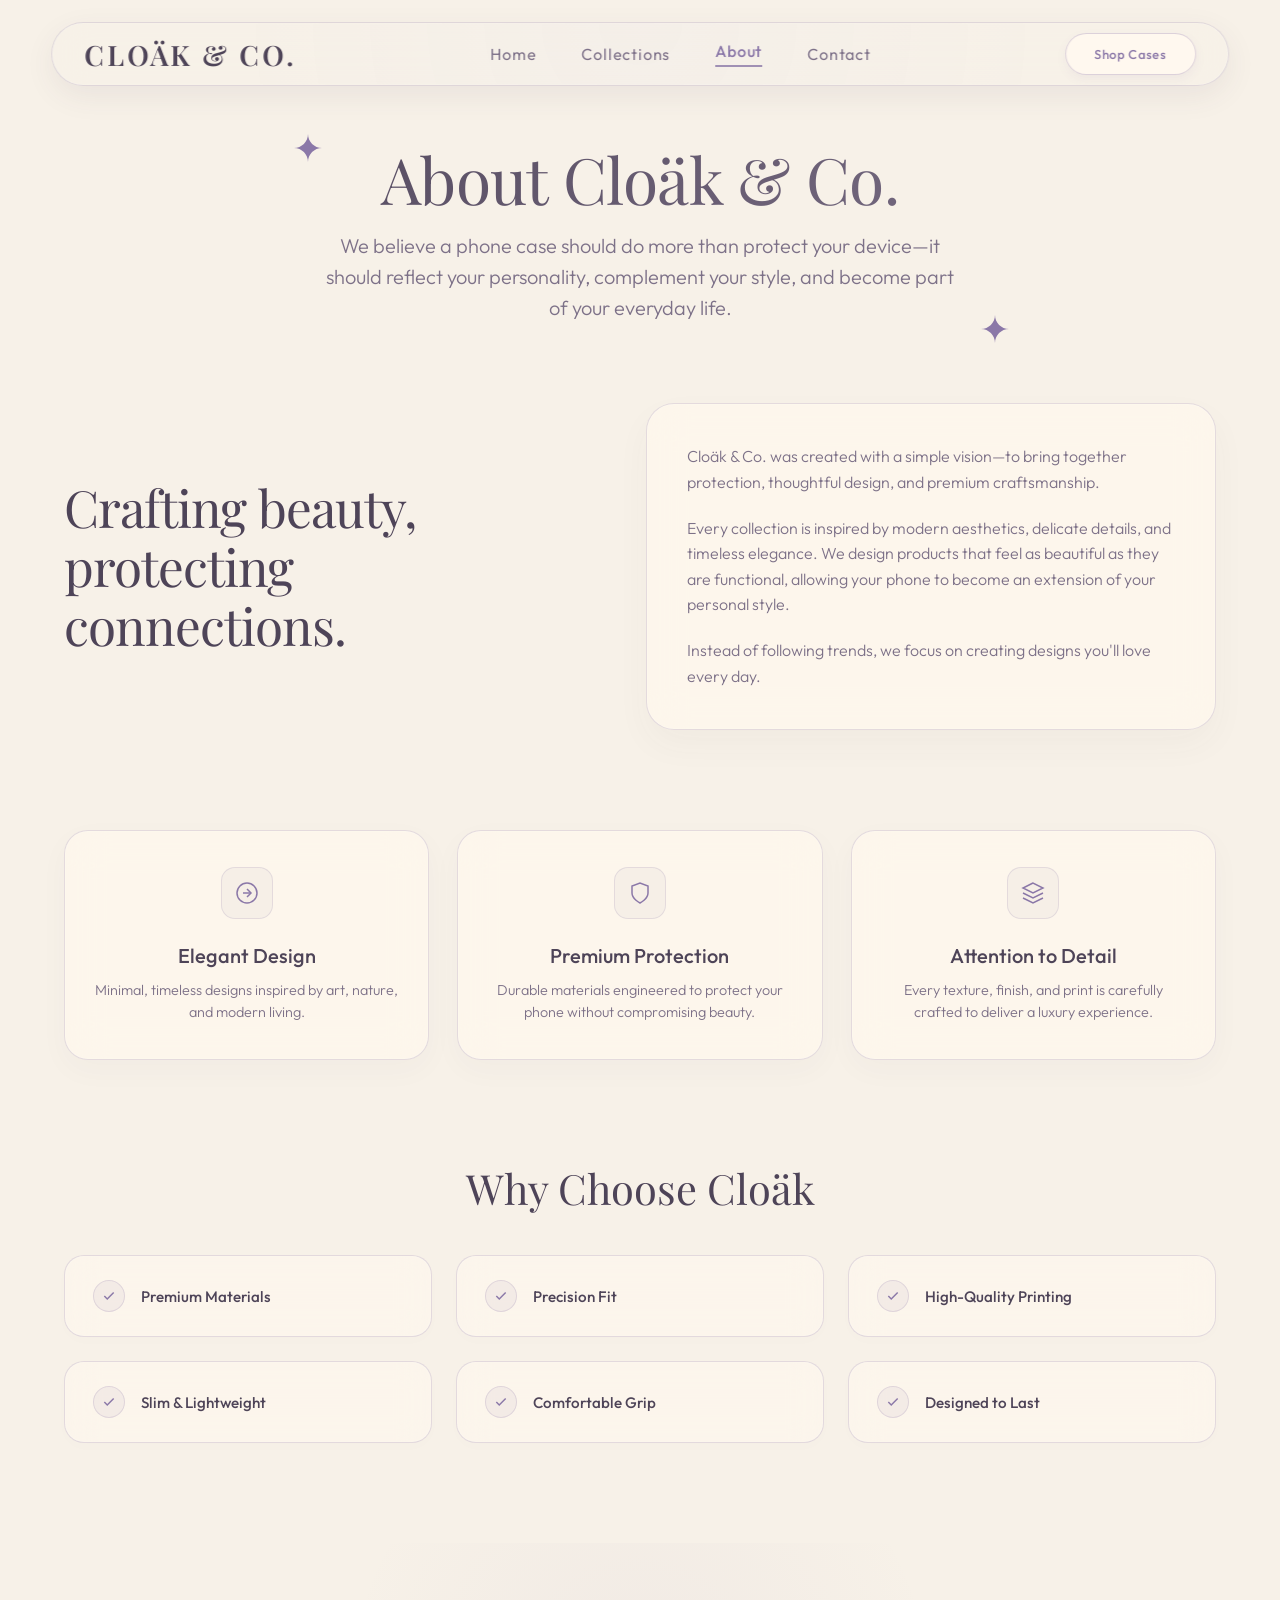
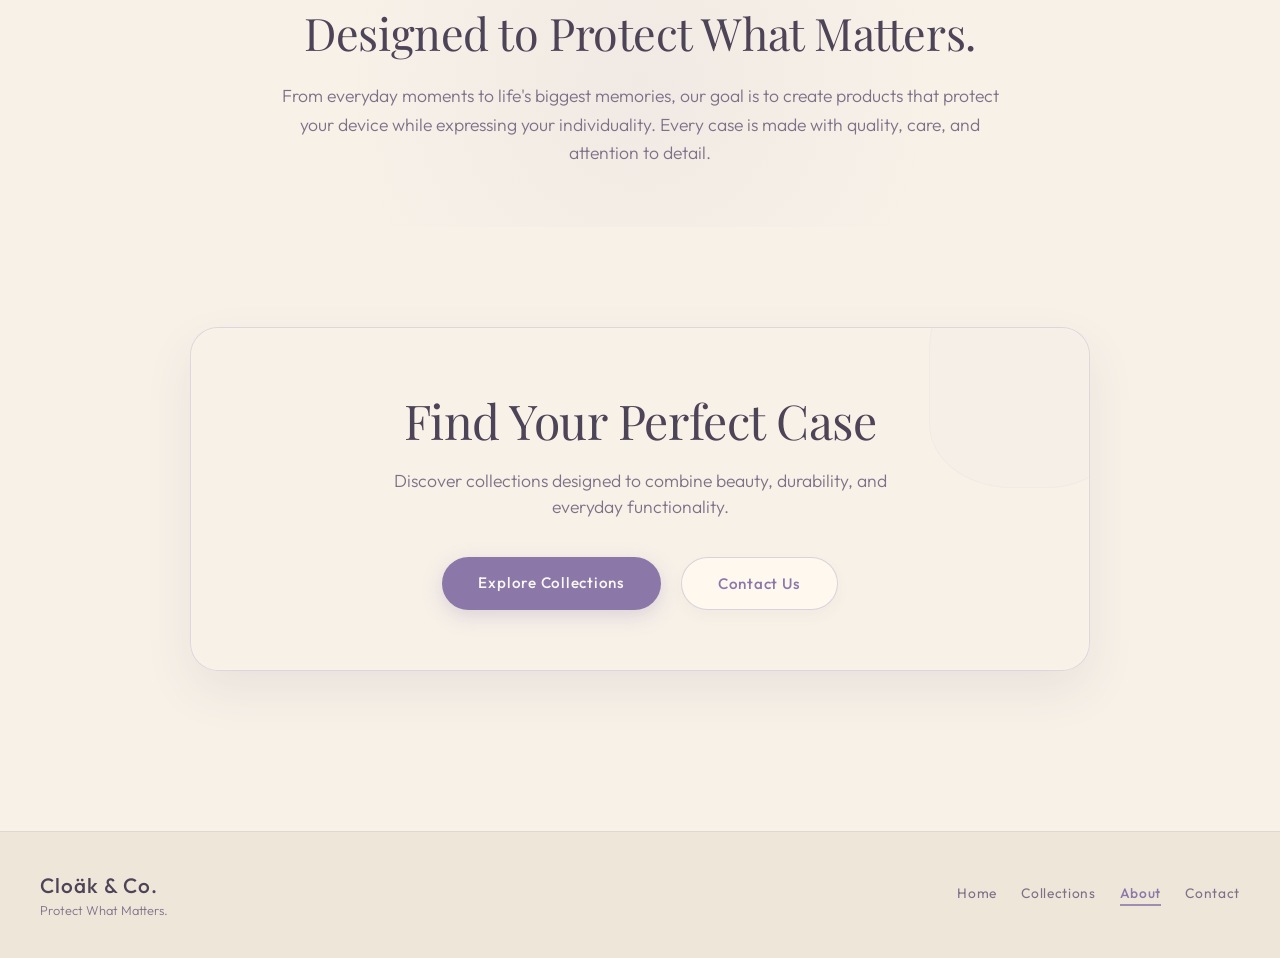
==== commit c947a55e: "Fixed and made navbar resuable" ====
--- a/about.html
+++ b/about.html
@@ -11,40 +11,16 @@
   <link rel="preconnect" href="https://fonts.gstatic.com" crossorigin>
   <link href="https://fonts.googleapis.com/css2?family=Outfit:wght@300;400;500;600;700&family=Playfair+Display:ital,wght@0,400;0,500;1,400&display=swap" rel="stylesheet">
   
+  
   <!-- Shared index styles & About specific styles -->
-  <link rel="stylesheet" href="index.css">
-  <link rel="stylesheet" href="about.css">
+  <link rel="stylesheet" href="css/index.css">
+  <link rel="stylesheet" href="css/about.css">
+  <link rel="stylesheet" href="css/navbar.css">
 </head>
 <body>
 
-  <!-- Floating Glass Navbar -->
-  <nav class="glass-navbar">
-    <div class="navbar-container">
-      <a href="index.html#home" class="nav-logo" id="nav-logo">Cloäk & Co.</a>
-      <div class="nav-links">
-        <a href="index.html#home" class="nav-link">Home</a>
-        <a href="collections.html" class="nav-link">Collections</a>
-        <a href="about.html" class="nav-link active">About</a>
-        <a href="contact.html" class="nav-link">Contact</a>
-      </div>
-      <a href="index.html#shop" class="nav-cta-btn">Shop Cases</a>
-      
-      <!-- Mobile Menu Button -->
-      <button class="mobile-menu-toggle" aria-label="Toggle Menu">
-        <span></span>
-        <span></span>
-        <span></span>
-      </button>
-    </div>
-    <!-- Mobile Menu Dropdown -->
-    <div class="mobile-nav-menu">
-      <a href="index.html#home" class="mobile-nav-link">Home</a>
-      <a href="collections.html" class="mobile-nav-link">Collections</a>
-      <a href="about.html" class="mobile-nav-link active">About</a>
-      <a href="contact.html" class="mobile-nav-link">Contact</a>
-      <a href="index.html#shop" class="mobile-nav-cta">Shop Cases</a>
-    </div>
-  </nav>
+  <div id="navbar"></div>
+ 
 
   <!-- Ambient Glowing Background Blobs (CSS Only) -->
   <div class="blob blob-1"></div>
@@ -232,6 +208,7 @@
   </footer>
 
   <!-- About page script overrides -->
-  <script src="about.js"></script>
+   <script src = "js/navbar.js"></script>
+   <script src = "js/about.js"></script>
 </body>
 </html>
--- a/css/index.css
+++ b/css/index.css
@@ -0,0 +1,844 @@
+/* ==========================================================================
+   Cloäk & Co. | Premium Design System & Stylesheet
+   ========================================================================== */
+
+/* --- Reset & Base --- */
+* {
+  margin: 0;
+  padding: 0;
+  box-sizing: border-box;
+  -webkit-font-smoothing: antialiased;
+  -moz-osx-font-smoothing: grayscale;
+}
+
+html, body {
+  background-color: #0b0914; /* Deep luxury dark background with lavender hint */
+  color: #ffffff;
+  font-family: 'Inter', -apple-system, BlinkMacSystemFont, "Segoe UI", Roboto, sans-serif;
+  overflow-x: hidden;
+  width: 100%;
+}
+
+/* Accessibility */
+.sr-only {
+  position: absolute;
+  width: 1px;
+  height: 1px;
+  padding: 0;
+  margin: -1px;
+  overflow: hidden;
+  clip: rect(0, 0, 0, 0);
+  white-space: nowrap;
+  border: 0;
+}
+
+/* Lenis Smooth Scroll Recommended Reset */
+html.lenis, html.lenis body {
+  height: auto;
+}
+
+.lenis-smooth {
+  scroll-behavior: auto !important;
+}
+
+.lenis-smooth [data-lenis-prevent] {
+  overscroll-behavior: contain;
+}
+
+.lenis-stopped {
+  overflow: hidden;
+}
+
+.lenis-scrolling iframe {
+  pointer-events: none;
+}
+
+/* --- Premium Preloader --- */
+.loader-overlay {
+  position: fixed;
+  top: 0;
+  left: 0;
+  width: 100vw;
+  height: 100vh;
+  background-color: #0b0914;
+  z-index: 9999;
+  display: flex;
+  justify-content: center;
+  align-items: center;
+  transition: opacity 0.8s cubic-bezier(0.16, 1, 0.3, 1), visibility 0.8s;
+}
+
+.loader-overlay.fade-out {
+  opacity: 0;
+  visibility: hidden;
+  pointer-events: none;
+}
+
+.loader-content {
+  text-align: center;
+  max-width: 320px;
+  width: 80%;
+}
+
+.loader-brand {
+  font-family: 'Outfit', sans-serif;
+  font-size: 2rem;
+  font-weight: 300;
+  letter-spacing: 0.2em;
+  color: #fff;
+  margin-bottom: 30px;
+  text-transform: uppercase;
+}
+
+.loader-bar-container {
+  width: 100%;
+  height: 2px;
+  background: rgba(255, 255, 255, 0.1);
+  border-radius: 2px;
+  overflow: hidden;
+  margin-bottom: 12px;
+}
+
+.loader-bar {
+  width: 0%;
+  height: 100%;
+  background: linear-gradient(90deg, #c3b2de, #e3d9f5);
+  transition: width 0.1s ease-out;
+}
+
+.loader-text {
+  font-family: 'Outfit', sans-serif;
+  font-size: 0.8rem;
+  letter-spacing: 0.1em;
+  color: rgba(255, 255, 255, 0.5);
+  text-transform: uppercase;
+}
+
+/* --- Floating Glass Navbar --- */
+.glass-navbar {
+  position: fixed;
+  top: 24px;
+  left: 50%;
+  transform: translateX(-50%);
+  width: 88%;
+  max-width: 1100px;
+  height: 64px;
+  background: rgba(255, 255, 255, 0.05);
+  backdrop-filter: blur(20px);
+  -webkit-backdrop-filter: blur(20px);
+  border: 1px solid rgba(255, 255, 255, 0.12);
+  border-radius: 32px;
+  z-index: 1000;
+  box-shadow: 0 10px 40px rgba(0, 0, 0, 0.25), 
+              0 0 1px rgba(240, 230, 255, 0.15) inset;
+  display: flex;
+  align-items: center;
+  justify-content: center;
+  transition: all 0.5s cubic-bezier(0.16, 1, 0.3, 1);
+}
+
+.glass-navbar::before {
+  content: '';
+  position: absolute;
+  top: 0;
+  left: 0;
+  right: 0;
+  bottom: 0;
+  border-radius: 32px;
+  background: radial-gradient(circle at 50% 0%, rgba(227, 217, 245, 0.1), transparent 70%);
+  pointer-events: none;
+  z-index: -1;
+}
+
+.navbar-container {
+  width: 100%;
+  height: 100%;
+  padding: 0 28px;
+  display: flex;
+  align-items: center;
+  justify-content: space-between;
+}
+
+.nav-logo {
+  font-family: 'Outfit', sans-serif;
+  font-size: 1.25rem;
+  font-weight: 500;
+  letter-spacing: 0.1em;
+  color: #ffffff;
+  text-decoration: none;
+  text-transform: uppercase;
+}
+
+.nav-links {
+  display: flex;
+  align-items: center;
+  gap: 32px;
+}
+
+.nav-link {
+  font-family: 'Outfit', sans-serif;
+  font-size: 0.85rem;
+  font-weight: 400;
+  letter-spacing: 0.05em;
+  color: rgba(255, 255, 255, 0.7);
+  text-decoration: none;
+  transition: color 0.3s ease;
+  position: relative;
+}
+
+.nav-link::after {
+  content: '';
+  position: absolute;
+  bottom: -4px;
+  left: 50%;
+  transform: translateX(-50%);
+  width: 0;
+  height: 1px;
+  background-color: #c3b2de;
+  transition: width 0.3s ease;
+}
+
+.nav-link:hover {
+  color: #ffffff;
+}
+
+.nav-link:hover::after {
+  width: 100%;
+}
+
+.nav-cta-btn {
+  font-family: 'Outfit', sans-serif;
+  font-size: 0.8rem;
+  font-weight: 500;
+  letter-spacing: 0.05em;
+  text-decoration: none;
+  color: #0b0914;
+  background: #ffffff;
+  padding: 10px 20px;
+  border-radius: 20px;
+  border: 1px solid rgba(255, 255, 255, 0.8);
+  box-shadow: 0 4px 12px rgba(255, 255, 255, 0.15);
+  transition: all 0.3s ease;
+}
+
+.nav-cta-btn:hover {
+  background: transparent;
+  color: #ffffff;
+  box-shadow: 0 4px 12px rgba(255, 255, 255, 0);
+  border-color: rgba(255, 255, 255, 0.5);
+}
+
+/* Mobile Nav Styles */
+.mobile-menu-toggle {
+  display: none;
+  flex-direction: column;
+  justify-content: space-between;
+  width: 20px;
+  height: 14px;
+  background: transparent;
+  border: none;
+  cursor: pointer;
+  z-index: 1010;
+}
+
+.mobile-menu-toggle span {
+  width: 100%;
+  height: 2px;
+  background-color: #ffffff;
+  border-radius: 2px;
+  transition: all 0.3s ease;
+}
+
+.mobile-nav-menu {
+  display: none;
+}
+
+/* --- Fixed Keynote Viewport Container --- */
+.scroll-container {
+  position: relative;
+  width: 100%;
+  height: 700vh;
+  background-color: #0b0914;
+}
+
+.sticky-wrapper {
+  position: fixed;
+  top: 0;
+  left: 0;
+  width: 100vw;
+  height: 100vh;
+  overflow: hidden;
+  z-index: 1;
+  background-color: #0b0914;
+}
+
+.hero-canvas {
+  position: absolute;
+  top: 0;
+  left: 0;
+  width: 100%;
+  height: 100%;
+  object-fit: cover;
+  z-index: 1;
+  display: block;
+  transition: opacity 0.8s cubic-bezier(0.16, 1, 0.3, 1);
+}
+
+/* Vignette overlay protecting typography contrast */
+.canvas-overlay {
+  position: absolute;
+  top: 0;
+  left: 0;
+  width: 100%;
+  height: 100%;
+  background: radial-gradient(circle at 50% 50%, rgba(11, 9, 20, 0.35) 0%, rgba(11, 9, 20, 0.15) 50%, rgba(11, 9, 20, 0.5) 100%);
+  pointer-events: none;
+  z-index: 2;
+  transition: opacity 0.8s cubic-bezier(0.16, 1, 0.3, 1);
+}
+
+/* --- Cards Wrapper (Desktop Grid) --- */
+.cards-wrapper {
+  position: absolute;
+  left: 6%;
+  right: 6%;
+  top: 14vh;
+  bottom: 8vh;
+  display: grid;
+  /* 3 columns: Left column, flexible center column for product, Right column */
+  grid-template-columns: 390px 1fr 390px;
+  grid-template-rows: repeat(3, auto);
+  gap: 16px 24px;
+  pointer-events: none;
+  z-index: 10;
+  transition: transform 0.6s cubic-bezier(0.16, 1, 0.3, 1),
+              opacity 0.8s cubic-bezier(0.16, 1, 0.3, 1);
+}
+
+/* Left Stack: Cards 1, 3, 5 */
+.glass-card.left-col.row-1 { grid-column: 1; grid-row: 1; justify-self: start; }
+.glass-card.left-col.row-2 { grid-column: 1; grid-row: 2; justify-self: start; }
+.glass-card.left-col.row-3 { grid-column: 1; grid-row: 3; justify-self: start; }
+
+/* Right Stack: Cards 2, 4, 6 */
+.glass-card.right-col.row-1 { grid-column: 3; grid-row: 1; justify-self: end; }
+.glass-card.right-col.row-2 { grid-column: 3; grid-row: 2; justify-self: end; }
+.glass-card.right-col.row-3 { grid-column: 3; grid-row: 3; justify-self: end; }
+
+/* Glassmorphism Card Style */
+.glass-card {
+  opacity: 0;
+  transform: translateY(20px) scale(0.98);
+  pointer-events: none;
+  background: rgba(255, 255, 255, 0.04);
+  backdrop-filter: blur(24px);
+  -webkit-backdrop-filter: blur(24px);
+  border: 1px solid rgba(255, 255, 255, 0.12);
+  border-radius: 20px; /* Reduced from 28px to look premium at smaller card sizes */
+  padding: 16px 20px; /* Reduced padding for compact look */
+  box-shadow: 0 10px 40px rgba(0, 0, 0, 0.3), 
+              0 0 1px rgba(240, 230, 255, 0.1) inset;
+  transition: opacity 0.8s cubic-bezier(0.16, 1, 0.3, 1),
+              transform 0.8s cubic-bezier(0.16, 1, 0.3, 1);
+  overflow: hidden;
+  width: 100%;
+  max-width: 390px;
+}
+
+.glass-card::before {
+  content: '';
+  position: absolute;
+  top: 0;
+  left: 0;
+  right: 0;
+  bottom: 0;
+  background: radial-gradient(circle at 0% 0%, rgba(220, 205, 245, 0.08), transparent 60%);
+  pointer-events: none;
+}
+
+.glass-card.visible {
+  opacity: 1;
+  transform: translateY(0) scale(1);
+  pointer-events: auto;
+}
+
+/* Typography Inside Glass Cards */
+.card-title-main {
+  font-family: 'Outfit', sans-serif;
+  font-size: 1.6rem;
+  font-weight: 500;
+  letter-spacing: 0.05em;
+  margin-bottom: 4px;
+  background: linear-gradient(135deg, #ffffff 0%, #e3d9f5 100%);
+  -webkit-background-clip: text;
+  -webkit-text-fill-color: transparent;
+}
+
+.card-subtitle {
+  font-family: 'Outfit', sans-serif;
+  font-size: 0.9rem;
+  font-weight: 400;
+  color: #c3b2de;
+  letter-spacing: 0.05em;
+  margin-bottom: 8px;
+}
+
+.card-title {
+  font-family: 'Outfit', sans-serif;
+  font-size: 1.1rem;
+  font-weight: 500;
+  letter-spacing: 0.02em;
+  margin-bottom: 6px;
+  color: #ffffff;
+}
+
+.card-body-text {
+  font-size: 0.84rem;
+  line-height: 1.45;
+  color: rgba(255, 255, 255, 0.75);
+  font-weight: 300;
+}
+
+/* Card CTA Button */
+.card-button {
+  display: inline-block;
+  margin-top: 12px;
+  font-family: 'Outfit', sans-serif;
+  font-size: 0.75rem;
+  font-weight: 500;
+  letter-spacing: 0.05em;
+  text-decoration: none;
+  color: #0b0914;
+  background: #ffffff;
+  padding: 6px 14px;
+  border-radius: 14px;
+  transition: all 0.3s cubic-bezier(0.16, 1, 0.3, 1);
+  box-shadow: 0 4px 12px rgba(255, 255, 255, 0.1);
+}
+
+.card-button:hover {
+  transform: translateY(-2px);
+  box-shadow: 0 6px 16px rgba(255, 255, 255, 0.2);
+  background: #e3d9f5;
+}
+
+/* --- Final In-Place Luxury Overlay Section --- */
+.final-section {
+  position: absolute;
+  top: 0;
+  left: 0;
+  width: 100%;
+  height: 100%;
+  background-color: #FAF8F5; /* Solid Warm Beige / Cream */
+  color: #1e1b24;
+  display: flex;
+  justify-content: center;
+  align-items: center;
+  overflow: hidden;
+  padding: 24px;
+  z-index: 20;
+  opacity: 0;
+  pointer-events: none;
+  transition: opacity 0.8s cubic-bezier(0.16, 1, 0.3, 1);
+}
+
+.final-section.visible {
+  opacity: 1;
+  pointer-events: auto;
+}
+
+.final-section::before {
+  content: '';
+  position: absolute;
+  top: 15%;
+  left: 20%;
+  width: 30%;
+  height: 40%;
+  background: radial-gradient(circle, rgba(227, 217, 245, 0.3) 0%, transparent 70%);
+  filter: blur(80px);
+  pointer-events: none;
+}
+
+.final-section::after {
+  content: '';
+  position: absolute;
+  bottom: 10%;
+  right: 15%;
+  width: 35%;
+  height: 45%;
+  background: radial-gradient(circle, rgba(220, 205, 245, 0.25) 0%, transparent 70%);
+  filter: blur(100px);
+  pointer-events: none;
+}
+
+/* Minimal Vector Floral Ornaments */
+.floral-vector {
+  position: absolute;
+  width: 150px;
+  height: 150px;
+  pointer-events: none;
+  z-index: 1;
+}
+
+.floral-top-left {
+  top: 40px;
+  left: 40px;
+}
+
+.floral-bottom-right {
+  bottom: 40px;
+  right: 40px;
+  transform: rotate(180deg);
+}
+
+/* Center Content Container */
+.final-content-container {
+  max-width: 680px;
+  text-align: center;
+  z-index: 2;
+  position: relative;
+}
+
+.final-headline {
+  font-family: 'Playfair Display', serif;
+  font-size: 3.8rem;
+  font-weight: 400;
+  line-height: 1.15;
+  color: #1e1b24;
+  margin-bottom: 24px;
+  letter-spacing: -0.01em;
+}
+
+.final-description {
+  font-family: 'Outfit', sans-serif;
+  font-size: 1.15rem;
+  font-weight: 300;
+  line-height: 1.6;
+  color: #514b5c;
+  margin-bottom: 40px;
+  max-width: 580px;
+  margin-left: auto;
+  margin-right: auto;
+}
+
+/* Buttons Group */
+.final-cta-group {
+  display: flex;
+  justify-content: center;
+  align-items: center;
+  gap: 20px;
+}
+
+.btn-primary {
+  display: inline-block;
+  font-family: 'Outfit', sans-serif;
+  font-size: 0.95rem;
+  font-weight: 500;
+  letter-spacing: 0.05em;
+  text-decoration: none;
+  color: #FAF8F5;
+  background: #2D233C;
+  padding: 16px 36px;
+  border-radius: 30px;
+  box-shadow: 0 8px 24px rgba(45, 35, 60, 0.15);
+  transition: all 0.3s cubic-bezier(0.16, 1, 0.3, 1);
+  border: 1px solid #2D233C;
+}
+
+.btn-primary:hover {
+  transform: translateY(-2px);
+  background: #1c1527;
+  box-shadow: 0 12px 32px rgba(45, 35, 60, 0.28);
+}
+
+.btn-secondary {
+  display: inline-block;
+  font-family: 'Outfit', sans-serif;
+  font-size: 0.95rem;
+  font-weight: 500;
+  letter-spacing: 0.05em;
+  text-decoration: none;
+  color: #2D233C;
+  background: transparent;
+  padding: 16px 36px;
+  border-radius: 30px;
+  border: 1px solid rgba(45, 35, 60, 0.25);
+  transition: all 0.3s cubic-bezier(0.16, 1, 0.3, 1);
+}
+
+.btn-secondary:hover {
+  transform: translateY(-2px);
+  border-color: #2D233C;
+  background: rgba(45, 35, 60, 0.03);
+}
+
+/* --- Floating WhatsApp Widget --- */
+.whatsapp-widget {
+  position: fixed;
+  bottom: 24px;
+  right: 24px;
+  width: 56px;
+  height: 56px;
+  border-radius: 50%;
+  display: flex;
+  justify-content: center;
+  align-items: center;
+  text-decoration: none;
+  z-index: 2000;
+  transition: transform 0.4s cubic-bezier(0.16, 1, 0.3, 1),
+              box-shadow 0.4s cubic-bezier(0.16, 1, 0.3, 1);
+  cursor: pointer;
+  overflow: visible;
+  background: rgba(37, 211, 102, 0.1);
+  backdrop-filter: blur(16px);
+  -webkit-backdrop-filter: blur(16px);
+  border: 1px solid rgba(37, 211, 102, 0.3);
+  box-shadow: 0 8px 32px rgba(37, 211, 102, 0.25), 
+              0 0 15px rgba(37, 211, 102, 0.1) inset;
+}
+
+.whatsapp-glass-glow {
+  position: absolute;
+  top: -2px;
+  left: -2px;
+  right: -2px;
+  bottom: -2px;
+  border-radius: 50%;
+  background: radial-gradient(circle, rgba(37, 211, 102, 0.4) 0%, transparent 70%);
+  pointer-events: none;
+  z-index: -1;
+  opacity: 0.6;
+  transition: opacity 0.3s ease;
+}
+
+.whatsapp-icon {
+  width: 24px;
+  height: 24px;
+  z-index: 2;
+  filter: drop-shadow(0 2px 4px rgba(0, 0, 0, 0.15));
+  transition: transform 0.3s ease;
+}
+
+.whatsapp-widget::after {
+  content: '';
+  position: absolute;
+  width: 100%;
+  height: 100%;
+  border-radius: 50%;
+  border: 1px solid rgba(37, 211, 102, 0.4);
+  animation: pulse-glow 2.5s infinite;
+  pointer-events: none;
+}
+
+.whatsapp-widget:hover {
+  transform: scale(1.08) translateY(-2px);
+  box-shadow: 0 12px 40px rgba(37, 211, 102, 0.4), 
+              0 0 20px rgba(37, 211, 102, 0.25) inset;
+}
+
+.whatsapp-widget:hover .whatsapp-icon {
+  transform: scale(1.05);
+}
+
+.whatsapp-widget:hover .whatsapp-glass-glow {
+  opacity: 1;
+}
+
+/* ==========================================================================
+   Responsive & Adaptive Media Queries
+   ========================================================================== */
+
+@media (max-width: 1024px) {
+  .cards-wrapper {
+    grid-template-columns: 320px 1fr 320px;
+    gap: 12px 16px;
+    left: 4%;
+    right: 4%;
+  }
+  .glass-card {
+    max-width: 320px;
+  }
+  .final-headline {
+    font-size: 3.2rem;
+  }
+}
+
+@media (max-width: 768px) {
+  .glass-navbar {
+    top: 16px;
+    height: 56px;
+    width: 90%;
+  }
+  .navbar-container {
+    padding: 0 18px;
+  }
+  .nav-links {
+    display: none;
+  }
+  .nav-cta-btn {
+    display: none;
+  }
+  
+  .mobile-menu-toggle {
+    display: flex;
+  }
+  
+  .glass-navbar.mobile-menu-active {
+    height: auto;
+    border-radius: 24px;
+    padding-bottom: 20px;
+    align-items: flex-start;
+  }
+  
+  .glass-navbar.mobile-menu-active .navbar-container {
+    height: 56px;
+  }
+  
+  .glass-navbar.mobile-menu-active .mobile-menu-toggle span:nth-child(1) {
+    transform: translateY(6px) rotate(45deg);
+  }
+  .glass-navbar.mobile-menu-active .mobile-menu-toggle span:nth-child(2) {
+    opacity: 0;
+  }
+  .glass-navbar.mobile-menu-active .mobile-menu-toggle span:nth-child(3) {
+    transform: translateY(-6px) rotate(-45deg);
+  }
+  
+  .mobile-nav-menu {
+    display: none;
+    flex-direction: column;
+    width: 100%;
+    padding: 10px 20px 0 20px;
+    gap: 16px;
+    animation: fade-down 0.4s ease forwards;
+  }
+  
+  .glass-navbar.mobile-menu-active .mobile-nav-menu {
+    display: flex;
+  }
+  
+  .mobile-nav-link {
+    font-family: 'Outfit', sans-serif;
+    font-size: 0.95rem;
+    color: rgba(255, 255, 255, 0.7);
+    text-decoration: none;
+    letter-spacing: 0.05em;
+    padding: 4px 0;
+    border-bottom: 1px solid rgba(255, 255, 255, 0.05);
+    transition: color 0.3s ease;
+  }
+  
+  .mobile-nav-link:hover {
+    color: #ffffff;
+  }
+  
+  .mobile-nav-cta {
+    display: inline-block;
+    text-align: center;
+    font-family: 'Outfit', sans-serif;
+    font-size: 0.9rem;
+    color: #0b0914;
+    background: #ffffff;
+    padding: 12px;
+    border-radius: 20px;
+    text-decoration: none;
+    font-weight: 500;
+    margin-top: 8px;
+  }
+  
+  @keyframes fade-down {
+    from { opacity: 0; transform: translateY(-10px); }
+    to { opacity: 1; transform: translateY(0); }
+  }
+
+  /* --- Canvas Stacking Layout on Mobile --- */
+  .cards-wrapper {
+    display: flex;
+    flex-direction: column;
+    left: 5%;
+    right: 5%;
+    width: 90%;
+    bottom: 5%;
+    top: auto;
+    gap: 10px;
+  }
+  
+  .glass-card {
+    grid-column: auto !important;
+    grid-row: auto !important;
+    max-width: none;
+    width: 100%;
+    padding: 12px 16px;
+    border-radius: 16px;
+  }
+  
+  .card-title-main {
+    font-size: 1.4rem;
+  }
+  .card-title {
+    font-size: 0.95rem;
+  }
+  .card-subtitle {
+    font-size: 0.8rem;
+    margin-bottom: 6px;
+  }
+  .card-body-text {
+    font-size: 0.78rem;
+  }
+
+  /* --- Final Section on Mobile --- */
+  .final-section {
+    padding: 60px 16px;
+  }
+  .final-headline {
+    font-size: 2.3rem;
+  }
+  .final-description {
+    font-size: 1rem;
+    margin-bottom: 30px;
+  }
+  .final-cta-group {
+    flex-direction: column;
+    gap: 12px;
+    width: 100%;
+  }
+  .btn-primary, .btn-secondary {
+    width: 100%;
+    padding: 14px 28px;
+    text-align: center;
+  }
+  .floral-vector {
+    width: 100px;
+    height: 100px;
+  }
+  .floral-top-left {
+    top: 20px;
+    left: 20px;
+  }
+  .floral-bottom-right {
+    bottom: 20px;
+    right: 20px;
+  }
+  .whatsapp-widget {
+    bottom: 16px;
+    right: 16px;
+    width: 48px;
+    height: 48px;
+  }
+  .whatsapp-icon {
+    width: 20px;
+    height: 20px;
+  }
+}
+
+/* --- Scene 1 Cinematic Intro Visual Isolation --- */
+body.scene1-active .glass-navbar,
+body.scene1-active #cards-wrapper,
+body.scene1-active .whatsapp-widget,
+body.scene1-active .canvas-overlay,
+body.scene1-active .final-section {
+  opacity: 0 !important;
+  pointer-events: none !important;
+  visibility: hidden !important;
+  transition: none !important;
+}
--- a/css/about.css
+++ b/css/about.css
@@ -0,0 +1,706 @@
+/* ==========================================================================
+   Cloäk & Co. | About Us Page Styles (about.css)
+   Warm Beige & Lavender Luxury Palette
+   ========================================================================== */
+
+/* --- Page Background Override --- */
+body {
+  background-color: #F7F1E8 !important;
+  color: #4E4458 !important;
+  overflow-x: hidden;
+  position: relative;
+}
+
+/* --- Warm Translucent Beige Navbar --- */
+/* .glass-navbar {
+  background: rgba(247, 241, 232, 0.72) !important;
+  border-color: rgba(139, 120, 168, 0.22) !important;
+  box-shadow: 0 10px 30px rgba(78, 68, 88, 0.08), 
+              0 0 1px rgba(255, 255, 255, 0.8) inset !important;
+}
+
+.glass-navbar .nav-logo {
+  color: #4E4458 !important;
+  font-weight: 600;
+}
+
+.glass-navbar .nav-link {
+  color: #7D7188 !important;
+  font-weight: 400;
+  transition: color 0.3s ease;
+}
+
+.glass-navbar .nav-link:hover {
+  color: #8B78A8 !important;
+}
+
+.glass-navbar .nav-link.active {
+  color: #8B78A8 !important;
+  font-weight: 500;
+  border-bottom: 2px solid rgba(139, 120, 168, 0.8) !important;
+  padding-bottom: 2px;
+}
+
+/* Shop Cases Button inside Navbar */
+/* .glass-navbar .nav-cta-btn {
+  background: #FFF8EF !important;
+  color: #8B78A8 !important;
+  border: 1px solid rgba(139, 120, 168, 0.3) !important;
+  box-shadow: 0 4px 10px rgba(139, 120, 168, 0.08) !important;
+  font-weight: 500;
+}
+
+.glass-navbar .nav-cta-btn:hover {
+  background: #8B78A8 !important;
+  color: #FAF8F5 !important;
+  box-shadow: 0 6px 15px rgba(139, 120, 168, 0.25) !important;
+} */
+
+/* Mobile Menu Overrides */
+/* .glass-navbar .mobile-menu-toggle span {
+  background-color: #4E4458 !important;
+}
+
+.glass-navbar .mobile-nav-menu {
+  background: rgba(247, 241, 232, 0.96) !important;
+  border-top: 1px solid rgba(139, 120, 168, 0.15) !important;
+  box-shadow: 0 10px 30px rgba(78, 68, 88, 0.1) !important;
+}
+
+.glass-navbar .mobile-nav-link {
+  color: #7D7188 !important;
+  border-bottom-color: rgba(139, 120, 168, 0.1) !important;
+}
+
+.glass-navbar .mobile-nav-link:hover,
+.glass-navbar .mobile-nav-link.active {
+  color: #8B78A8 !important;
+}
+
+.glass-navbar .mobile-nav-cta {
+  background: #8B78A8 !important;
+  color: #FAF8F5 !important;
+}  */
+
+/* --- Ambient Glowing Background Blobs --- */
+.blob {
+  position: fixed;
+  border-radius: 50%;
+  filter: blur(120px);
+  -webkit-filter: blur(120px);
+  z-index: -1;
+  pointer-events: none;
+  opacity: 0.35;
+  mix-blend-mode: multiply;
+}
+
+.blob-1 {
+  width: 45vw;
+  height: 45vw;
+  background: radial-gradient(circle, rgba(139, 120, 168, 0.22) 0%, transparent 70%);
+  top: -10vw;
+  right: -5vw;
+  animation: float-blob-1 25s infinite alternate ease-in-out;
+}
+
+.blob-2 {
+  width: 40vw;
+  height: 40vw;
+  background: radial-gradient(circle, rgba(239, 230, 218, 0.8) 0%, transparent 70%);
+  bottom: 10vw;
+  left: -10vw;
+  animation: float-blob-2 20s infinite alternate ease-in-out;
+}
+
+.blob-3 {
+  width: 35vw;
+  height: 35vw;
+  background: radial-gradient(circle, rgba(139, 120, 168, 0.12) 0%, transparent 70%);
+  top: 40%;
+  left: 35%;
+  animation: float-blob-3 30s infinite alternate ease-in-out;
+}
+
+@keyframes float-blob-1 {
+  0% { transform: translate(0, 0) scale(1); }
+  100% { transform: translate(-8%, 5%) scale(1.05); }
+}
+
+@keyframes float-blob-2 {
+  0% { transform: translate(0, 0) scale(1); }
+  100% { transform: translate(6%, -8%) scale(0.95); }
+}
+
+@keyframes float-blob-3 {
+  0% { transform: translate(0, 0) scale(1); }
+  100% { transform: translate(-5%, -5%) scale(1.1); }
+}
+
+/* --- Scroll Fade-Up Animation triggers --- */
+.fade-up {
+  opacity: 0;
+  transform: translateY(30px);
+  transition: opacity 0.8s cubic-bezier(0.16, 1, 0.3, 1),
+              transform 0.8s cubic-bezier(0.16, 1, 0.3, 1);
+}
+
+.fade-up.visible {
+  opacity: 1;
+  transform: translateY(0);
+}
+
+/* --- Main Layout Wrapper --- */
+.about-main {
+  width: 100%;
+  max-width: 1200px;
+  margin: 0 auto;
+  padding: 16vh 24px 80px 24px;
+  z-index: 2;
+  position: relative;
+}
+
+/* --- Hero Section --- */
+.about-hero {
+  text-align: center;
+  position: relative;
+  margin-bottom: 80px;
+}
+
+.about-title {
+  font-family: 'Playfair Display', serif;
+  font-size: 4rem;
+  font-weight: 400;
+  line-height: 1.1;
+  letter-spacing: -0.01em;
+  margin-bottom: 16px;
+  background: linear-gradient(135deg, #4E4458 0%, #7D7188 100%);
+  -webkit-background-clip: text;
+  -webkit-text-fill-color: transparent;
+}
+
+.about-subtitle {
+  font-family: 'Outfit', sans-serif;
+  font-size: 1.25rem;
+  font-weight: 300;
+  line-height: 1.55;
+  color: #7D7188;
+  max-width: 650px;
+  margin: 0 auto;
+}
+
+/* Floating Sparkle SVGs */
+.sparkle path {
+  fill: #8B78A8;
+}
+
+.sparkle {
+  position: absolute;
+  width: 28px;
+  height: 28px;
+  pointer-events: none;
+  animation: heartbeat 4s infinite ease-in-out;
+}
+
+.sparkle-1 {
+  top: -10px;
+  left: 20%;
+  animation-delay: 0.5s;
+}
+
+.sparkle-2 {
+  bottom: -20px;
+  right: 18%;
+  animation-delay: 2s;
+}
+
+@keyframes heartbeat {
+  0%, 100% { transform: scale(1) rotate(0deg); opacity: 0.5; }
+  50% { transform: scale(1.25) rotate(15deg); opacity: 0.95; }
+}
+
+/* --- Our Story Section (Split Layout) --- */
+.story-section {
+  margin-bottom: 100px;
+}
+
+.story-split-container {
+  display: flex;
+  gap: 60px;
+  align-items: center;
+}
+
+.story-left {
+  flex: 1.1;
+}
+
+.editorial-header {
+  font-family: 'Playfair Display', serif;
+  font-size: 3.2rem;
+  font-weight: 400;
+  line-height: 1.15;
+  color: #4E4458;
+  letter-spacing: -0.02em;
+}
+
+.story-right {
+  flex: 1.2;
+}
+
+.story-glass-card {
+  background: rgba(255, 248, 238, 0.72);
+  backdrop-filter: blur(20px);
+  -webkit-backdrop-filter: blur(20px);
+  border: 1px solid rgba(139, 120, 168, 0.22);
+  border-radius: 28px;
+  padding: 40px;
+  box-shadow: 0 15px 35px rgba(78, 68, 88, 0.04),
+              0 0 1px rgba(255, 255, 255, 0.8) inset;
+}
+
+.story-paragraph {
+  font-family: 'Outfit', sans-serif;
+  font-size: 1rem;
+  font-weight: 300;
+  line-height: 1.6;
+  color: #7D7188;
+  margin: 0 0 20px 0;
+}
+
+.story-paragraph:last-child {
+  margin-bottom: 0;
+}
+
+/* --- Philosophy Columns Section --- */
+.philosophy-section {
+  margin-bottom: 100px;
+}
+
+.philosophy-grid {
+  display: grid;
+  grid-template-columns: repeat(3, 1fr);
+  gap: 28px;
+}
+
+.philosophy-card {
+  background: rgba(255, 248, 238, 0.72);
+  backdrop-filter: blur(20px);
+  -webkit-backdrop-filter: blur(20px);
+  border: 1px solid rgba(139, 120, 168, 0.22);
+  border-radius: 24px;
+  padding: 36px 28px;
+  text-align: center;
+  box-shadow: 0 10px 30px rgba(78, 68, 88, 0.03),
+              0 0 1px rgba(255, 255, 255, 0.8) inset;
+  transition: transform 0.4s cubic-bezier(0.16, 1, 0.3, 1),
+              border-color 0.4s ease,
+              box-shadow 0.4s ease;
+}
+
+.philosophy-card:hover {
+  transform: translateY(-6px);
+  border-color: rgba(139, 120, 168, 0.45);
+  box-shadow: 0 15px 35px rgba(139, 120, 168, 0.12),
+              0 0 1px rgba(255, 255, 255, 0.8) inset;
+}
+
+.philosophy-icon-wrapper {
+  width: 52px;
+  height: 52px;
+  border-radius: 14px;
+  background: rgba(139, 120, 168, 0.06);
+  border: 1px solid rgba(139, 120, 168, 0.18);
+  color: #8B78A8;
+  display: flex;
+  justify-content: center;
+  align-items: center;
+  margin: 0 auto 24px auto;
+  transition: transform 0.4s cubic-bezier(0.16, 1, 0.3, 1);
+}
+
+.philosophy-icon-wrapper svg {
+  width: 24px;
+  height: 24px;
+}
+
+.philosophy-card:hover .philosophy-icon-wrapper {
+  transform: scale(1.08) rotate(3deg);
+}
+
+.philosophy-card-title {
+  font-family: 'Outfit', sans-serif;
+  font-size: 1.25rem;
+  font-weight: 500;
+  color: #4E4458;
+  margin-bottom: 12px;
+}
+
+.philosophy-card-text {
+  font-family: 'Outfit', sans-serif;
+  font-size: 0.9rem;
+  line-height: 1.5;
+  color: #7D7188;
+  font-weight: 300;
+  margin: 0;
+}
+
+/* --- Why Choose Cloäk (6-tile Grid) --- */
+.why-cloak-section {
+  margin-bottom: 100px;
+}
+
+.section-headline {
+  font-family: 'Playfair Display', serif;
+  font-size: 2.6rem;
+  font-weight: 400;
+  color: #4E4458;
+  text-align: center;
+  margin-bottom: 40px;
+}
+
+.features-grid {
+  display: grid;
+  grid-template-columns: repeat(3, 1fr);
+  gap: 24px;
+}
+
+.feature-tile {
+  background: rgba(255, 248, 238, 0.6);
+  backdrop-filter: blur(16px);
+  -webkit-backdrop-filter: blur(16px);
+  border: 1px solid rgba(139, 120, 168, 0.22);
+  border-radius: 20px;
+  padding: 24px 28px;
+  display: flex;
+  align-items: center;
+  gap: 16px;
+  box-shadow: 0 4px 15px rgba(78, 68, 88, 0.01),
+              0 0 1px rgba(255, 255, 255, 0.7) inset;
+  transition: transform 0.35s cubic-bezier(0.16, 1, 0.3, 1),
+              border-color 0.35s ease;
+}
+
+.feature-tile:hover {
+  transform: translateY(-3px);
+  border-color: rgba(139, 120, 168, 0.4);
+}
+
+.feature-icon {
+  width: 32px;
+  height: 32px;
+  border-radius: 50%;
+  background: rgba(139, 120, 168, 0.08);
+  border: 1px solid rgba(139, 120, 168, 0.2);
+  color: #8B78A8;
+  display: flex;
+  justify-content: center;
+  align-items: center;
+  flex-shrink: 0;
+}
+
+.feature-icon svg {
+  width: 14px;
+  height: 14px;
+}
+
+.feature-label {
+  font-family: 'Outfit', sans-serif;
+  font-size: 0.95rem;
+  font-weight: 500;
+  color: #4E4458;
+}
+
+/* --- Our Promise Section (Centered typography) --- */
+.promise-section {
+  margin-bottom: 100px;
+}
+
+.promise-container {
+  max-width: 800px;
+  margin: 0 auto;
+  text-align: center;
+  background: radial-gradient(circle at center, rgba(139, 120, 168, 0.06) 0%, transparent 70%);
+  padding: 60px 24px;
+  border-radius: 28px;
+}
+
+.promise-heading {
+  font-family: 'Playfair Display', serif;
+  font-size: 2.8rem;
+  font-weight: 400;
+  color: #4E4458;
+  margin-bottom: 20px;
+  letter-spacing: -0.01em;
+}
+
+.promise-paragraph {
+  font-family: 'Outfit', sans-serif;
+  font-size: 1.1rem;
+  line-height: 1.6;
+  color: #7D7188;
+  font-weight: 300;
+}
+
+/* --- Call to Action (Card Container) --- */
+.about-cta {
+  margin-bottom: 80px;
+  position: relative;
+}
+
+.cta-inner-card {
+  background: rgba(247, 241, 232, 0.92);
+  backdrop-filter: blur(24px);
+  -webkit-backdrop-filter: blur(24px);
+  border: 1px solid rgba(139, 120, 168, 0.22);
+  border-radius: 28px;
+  padding: 60px 40px;
+  text-align: center;
+  box-shadow: 0 20px 50px rgba(78, 68, 88, 0.08),
+              0 0 1px rgba(255, 255, 255, 0.8) inset;
+  position: relative;
+  overflow: hidden;
+  max-width: 900px;
+  margin: 0 auto;
+}
+
+/* Decorative ring shape in CTA */
+.form-decor-shape-1 {
+  position: absolute;
+  width: 220px;
+  height: 220px;
+  border: 1px solid rgba(139, 120, 168, 0.05);
+  border-radius: 35% 65% 55% 45% / 45% 55% 65% 35%;
+  background: rgba(139, 120, 168, 0.01);
+  top: -60px;
+  right: -60px;
+  pointer-events: none;
+  animation: rotate-shape 30s infinite linear;
+}
+
+@keyframes rotate-shape {
+  from { transform: rotate(0deg); }
+  to { transform: rotate(360deg); }
+}
+
+.cta-card-heading {
+  font-family: 'Playfair Display', serif;
+  font-size: 3rem;
+  font-weight: 400;
+  color: #4E4458;
+  margin-bottom: 16px;
+  letter-spacing: -0.01em;
+}
+
+.cta-card-text {
+  font-family: 'Outfit', sans-serif;
+  font-size: 1.1rem;
+  color: #7D7188;
+  font-weight: 300;
+  max-width: 500px;
+  margin: 0 auto 36px auto;
+  line-height: 1.5;
+}
+
+.cta-buttons-group {
+  display: flex;
+  justify-content: center;
+  gap: 20px;
+}
+
+.cta-btn-primary {
+  display: inline-block;
+  font-family: 'Outfit', sans-serif;
+  font-size: 0.95rem;
+  font-weight: 500;
+  letter-spacing: 0.05em;
+  text-decoration: none;
+  color: #FAF8F5;
+  background: #8B78A8;
+  padding: 16px 36px;
+  border-radius: 30px;
+  box-shadow: 0 6px 20px rgba(139, 120, 168, 0.25);
+  transition: all 0.35s cubic-bezier(0.16, 1, 0.3, 1);
+}
+
+.cta-btn-primary:hover {
+  background: #786596;
+  transform: translateY(-3px);
+  box-shadow: 0 10px 25px rgba(139, 120, 168, 0.38);
+}
+
+.cta-btn-secondary {
+  display: inline-block;
+  font-family: 'Outfit', sans-serif;
+  font-size: 0.95rem;
+  font-weight: 500;
+  letter-spacing: 0.05em;
+  text-decoration: none;
+  color: #8B78A8;
+  background: #FFF8EF;
+  border: 1px solid rgba(139, 120, 168, 0.3);
+  padding: 16px 36px;
+  border-radius: 30px;
+  transition: all 0.35s cubic-bezier(0.16, 1, 0.3, 1);
+  box-shadow: 0 6px 15px rgba(78, 68, 88, 0.04);
+}
+
+.cta-btn-secondary:hover {
+  transform: translateY(-3px);
+  background: #8B78A8;
+  color: #FAF8F5;
+  border-color: #8B78A8;
+  box-shadow: 0 10px 25px rgba(139, 120, 168, 0.25);
+}
+
+/* --- Responsive Adjustments --- */
+@media (max-width: 1024px) {
+  .about-main {
+    padding-top: 14vh;
+  }
+  .about-title {
+    font-size: 3.5rem;
+  }
+  .editorial-header {
+    font-size: 2.8rem;
+  }
+}
+
+@media (max-width: 768px) {
+  .about-main {
+    padding-top: 12vh;
+    padding-left: 16px;
+    padding-right: 16px;
+  }
+  .about-title {
+    font-size: 2.8rem;
+    margin-bottom: 12px;
+  }
+  .about-subtitle {
+    font-size: 1.05rem;
+    line-height: 1.45;
+  }
+  
+  .story-split-container {
+    flex-direction: column;
+    gap: 32px;
+  }
+  .editorial-header {
+    font-size: 2.3rem;
+    text-align: center;
+  }
+  .story-glass-card {
+    padding: 28px 20px;
+  }
+  
+  .philosophy-grid {
+    grid-template-columns: 1fr;
+    gap: 20px;
+  }
+  .philosophy-card {
+    padding: 28px 20px;
+  }
+  
+  .features-grid {
+    grid-template-columns: 1fr;
+    gap: 16px;
+  }
+  .feature-tile {
+    padding: 18px 20px;
+  }
+  
+  .promise-heading {
+    font-size: 2.1rem;
+  }
+  .promise-paragraph {
+    font-size: 0.95rem;
+  }
+  
+  .cta-inner-card {
+    padding: 40px 20px;
+  }
+  .cta-card-heading {
+    font-size: 2.2rem;
+  }
+  .cta-card-text {
+    font-size: 0.95rem;
+    margin-bottom: 28px;
+  }
+  .cta-buttons-group {
+    flex-direction: column;
+    gap: 12px;
+  }
+  .cta-btn-primary,
+  .cta-btn-secondary {
+    width: 100%;
+    text-align: center;
+  }
+}
+
+/* --- Warm Beige Footer Override --- */
+.about-footer {
+  background: #EFE6DA !important;
+  border-top: 1px solid rgba(139, 120, 168, 0.15) !important;
+  padding: 40px 24px;
+}
+
+.footer-container {
+  max-width: 1200px;
+  margin: 0 auto;
+  display: flex;
+  justify-content: space-between;
+  align-items: center;
+}
+
+.footer-logo {
+  font-family: 'Outfit', sans-serif;
+  font-size: 1.3rem;
+  font-weight: 500;
+  color: #4E4458 !important;
+  letter-spacing: 0.05em;
+  margin-bottom: 4px;
+}
+
+.footer-tagline {
+  font-family: 'Outfit', sans-serif;
+  font-size: 0.8rem;
+  color: #7D7188 !important;
+  font-weight: 300;
+}
+
+.footer-links {
+  display: flex;
+  gap: 24px;
+}
+
+.footer-link {
+  font-family: 'Outfit', sans-serif;
+  font-size: 0.86rem;
+  color: #7D7188 !important;
+  text-decoration: none;
+  letter-spacing: 0.05em;
+  transition: color 0.3s ease;
+}
+
+.footer-link:hover {
+  color: #8B78A8 !important;
+}
+
+.footer-link.active {
+  color: #8B78A8 !important;
+  font-weight: 500;
+  border-bottom: 2px solid rgba(139, 120, 168, 0.8) !important;
+  padding-bottom: 2px;
+}
+
+@media (max-width: 768px) {
+  .about-footer {
+    padding: 30px 16px;
+  }
+  .footer-container {
+    flex-direction: column;
+    text-align: center;
+    gap: 20px;
+  }
+  .footer-links {
+    gap: 16px;
+  }
+}
--- a/css/navbar.css
+++ b/css/navbar.css
@@ -0,0 +1,237 @@
+/* ===========================
+   CLOAK & CO NAVBAR
+=========================== */
+
+.glass-navbar{
+    position:fixed;
+    top:22px;
+    left:50%;
+    transform:translateX(-50%);
+
+    width:92%;
+    max-width:1300px;
+
+    z-index:9999;
+
+    background:rgba(247,241,232,.72);
+    backdrop-filter:blur(18px);
+    -webkit-backdrop-filter:blur(18px);
+
+    border:1px solid rgba(139,120,168,.22);
+
+    border-radius:50px;
+
+    box-shadow:
+        0 10px 30px rgba(78,68,88,.08),
+        inset 0 0 1px rgba(255,255,255,.8);
+}
+
+.navbar-container{
+
+    display:flex;
+    align-items:center;
+    justify-content:space-between;
+
+    padding:16px 32px;
+}
+
+/* Logo */
+
+.nav-logo{
+
+    text-decoration:none;
+
+    font-size:28px;
+
+    font-family:'Playfair Display',serif;
+
+    color:#4E4458;
+
+    font-weight:600;
+}
+
+/* Links */
+
+.nav-links{
+
+    display:flex;
+
+    align-items:center;
+
+    gap:45px;
+}
+
+.nav-link{
+
+    text-decoration:none;
+
+    color:#7D7188;
+
+    font-family:'Outfit',sans-serif;
+
+    font-size:16px;
+
+    font-weight:400;
+
+    transition:.3s;
+}
+
+.nav-link:hover{
+
+    color:#8B78A8;
+}
+
+.nav-link.active{
+
+    color:#8B78A8;
+
+    font-weight:500;
+
+    border-bottom:2px solid rgba(139,120,168,.8);
+
+    padding-bottom:4px;
+}
+
+/* Button */
+
+.nav-cta-btn{
+
+    text-decoration:none;
+
+    padding:12px 28px;
+
+    border-radius:40px;
+
+    background:#FFF8EF;
+
+    color:#8B78A8;
+
+    border:1px solid rgba(139,120,168,.3);
+
+    box-shadow:0 4px 10px rgba(139,120,168,.08);
+
+    font-family:'Outfit',sans-serif;
+
+    transition:.3s;
+}
+
+.nav-cta-btn:hover{
+
+    background:#8B78A8;
+
+    color:white;
+
+    box-shadow:0 6px 15px rgba(139,120,168,.25);
+}
+
+/* Mobile Button */
+
+.mobile-menu-toggle{
+
+    display:none;
+
+    background:none;
+
+    border:none;
+
+    cursor:pointer;
+}
+
+.mobile-menu-toggle span{
+
+    display:block;
+
+    width:28px;
+
+    height:3px;
+
+    background:#4E4458;
+
+    margin:5px 0;
+
+    border-radius:20px;
+}
+
+.mobile-nav-menu{
+
+    display:none;
+}
+
+.mobile-nav-menu.open{
+
+    display:flex;
+
+    flex-direction:column;
+
+    padding:20px;
+
+    border-top:1px solid rgba(139,120,168,.15);
+
+    background:rgba(247,241,232,.96);
+
+    border-radius:0 0 30px 30px;
+}
+
+.mobile-nav-link{
+
+    text-decoration:none;
+
+    padding:14px 0;
+
+    color:#7D7188;
+
+    border-bottom:1px solid rgba(139,120,168,.08);
+}
+
+.mobile-nav-link.active{
+
+    color:#8B78A8;
+}
+
+.mobile-nav-cta{
+
+    margin-top:18px;
+
+    text-decoration:none;
+
+    text-align:center;
+
+    padding:14px;
+
+    border-radius:35px;
+
+    background:#8B78A8;
+
+    color:white;
+}
+
+/* Responsive */
+
+@media(max-width:900px){
+
+.nav-links,
+.nav-cta-btn{
+
+display:none;
+
+}
+
+.mobile-menu-toggle{
+
+display:block;
+
+}
+
+.navbar-container{
+
+padding:18px 25px;
+
+}
+
+.nav-logo{
+
+font-size:24px;
+
+}
+
+}
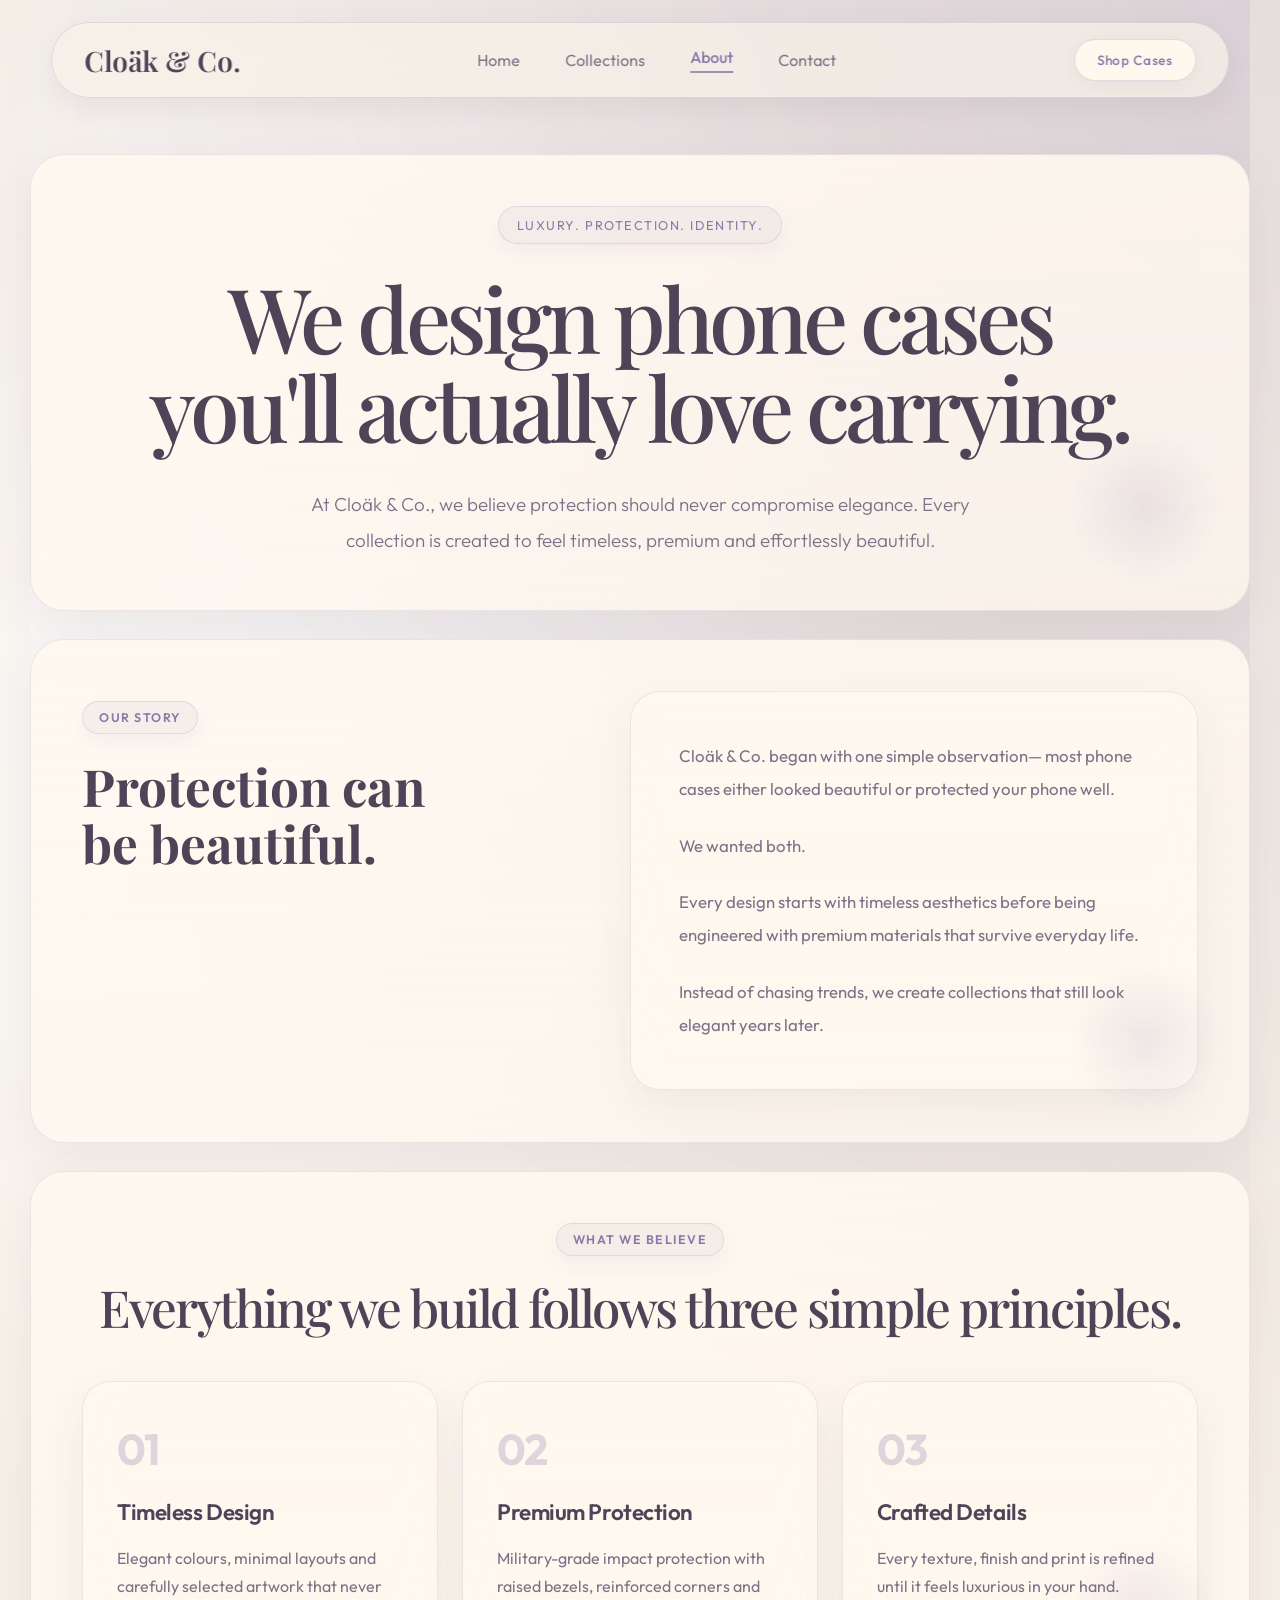
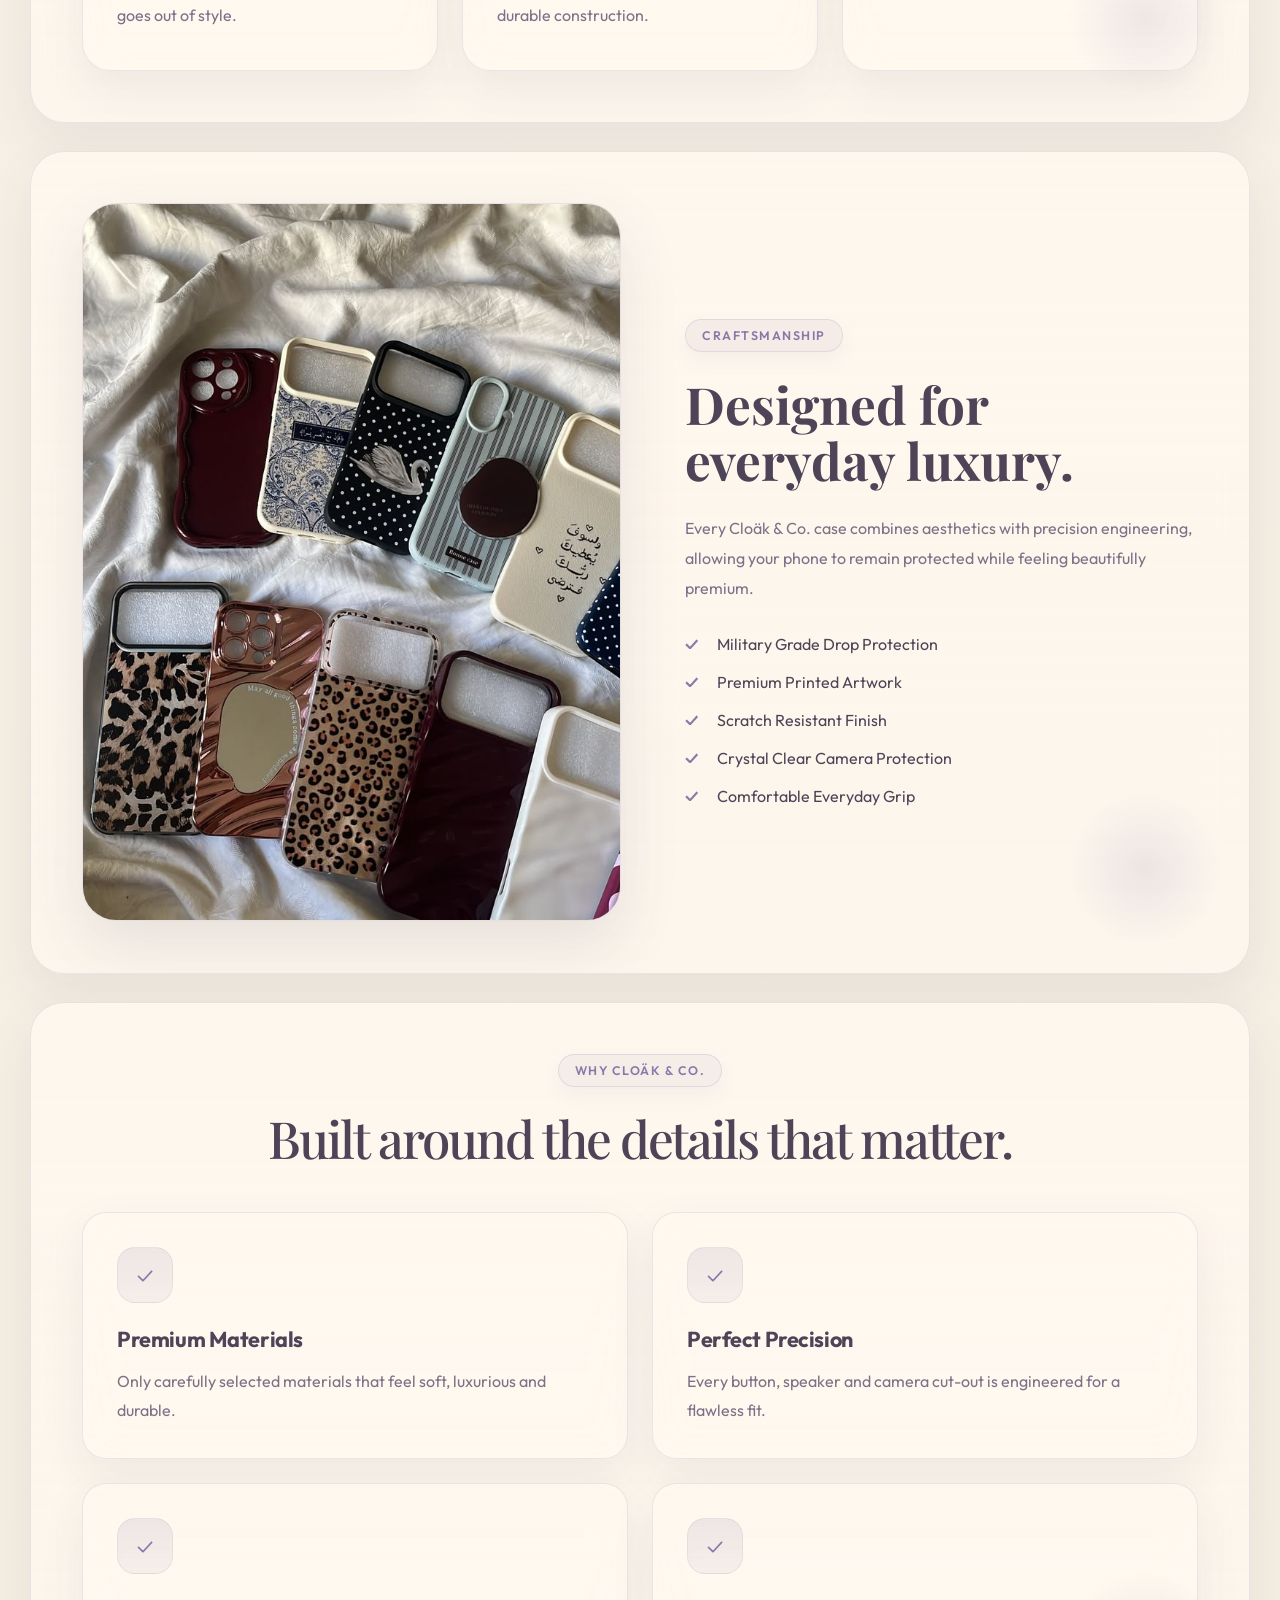
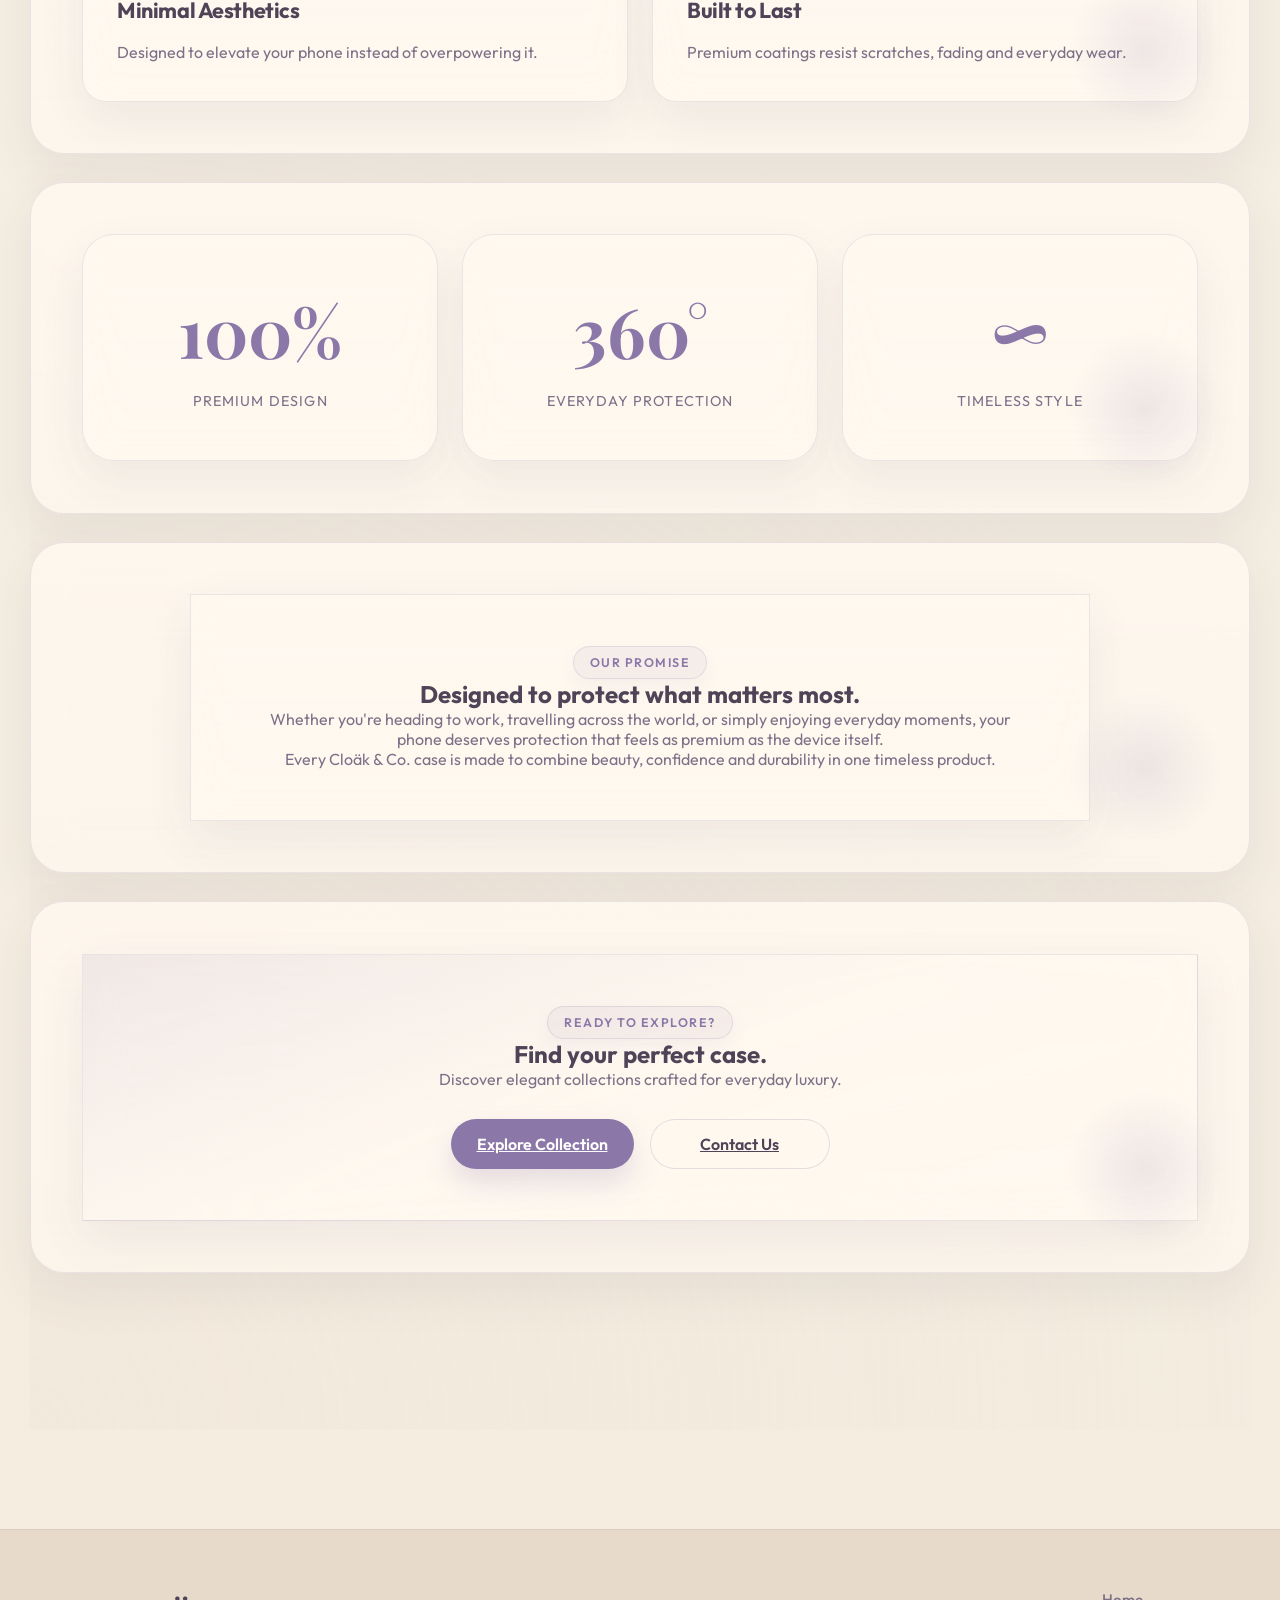
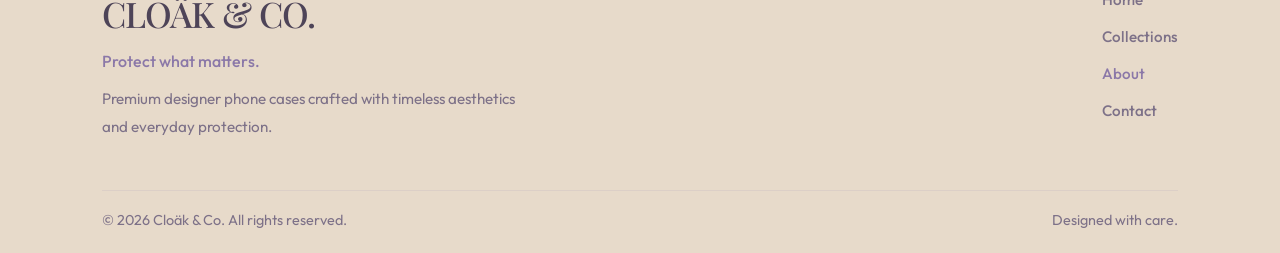
==== commit 5074186a: "Updated About page and fixed footer" ====
--- a/about.html
+++ b/about.html
@@ -1,214 +1,422 @@
 <!DOCTYPE html>
 <html lang="en">
+
 <head>
   <meta charset="UTF-8">
   <meta name="viewport" content="width=device-width, initial-scale=1.0">
   <title>Cloäk & Co. | About Us</title>
-  <meta name="description" content="Discover our story, values, and design philosophy. Cloäk & Co. brings together protection, thoughtful design, and premium craftsmanship.">
+  <meta name="description"
+    content="Discover our story, values, and design philosophy. Cloäk & Co. brings together protection, thoughtful design, and premium craftsmanship.">
+   
+    <!-- Fonts -->
+    <link rel="preconnect" href="https://fonts.googleapis.com">
+    <link rel="preconnect" href="https://fonts.gstatic.com" crossorigin>
+
+    <link
+        href="https://fonts.googleapis.com/css2?family=Outfit:wght@300;400;500;600;700&family=Playfair+Display:wght@400;500;600&display=swap"
+        rel="stylesheet">
+
   
-  <!-- Premium Fonts -->
-  <link rel="preconnect" href="https://fonts.googleapis.com">
-  <link rel="preconnect" href="https://fonts.gstatic.com" crossorigin>
-  <link href="https://fonts.googleapis.com/css2?family=Outfit:wght@300;400;500;600;700&family=Playfair+Display:ital,wght@0,400;0,500;1,400&display=swap" rel="stylesheet">
+
+    <!-- Shared styles & About specific styles -->
+    <!-- <link rel="stylesheet" href="css/global.css"> -->
+    <link rel="stylesheet" href="css/navbar.css">
+    <link rel="stylesheet" href="css/button.css">
+    <link rel="stylesheet" href="css/cards.css">
+    <link rel="stylesheet" href="css/animations.css">
+    <link rel="stylesheet" href="css/footer.css">
+    <link rel="stylesheet" href="css/about.css">
+</head>
+
+ 
+
+<body>
+
+    <!-- Shared Navbar -->
+    <div id="navbar"></div>
+
   
-  
-  <!-- Shared index styles & About specific styles -->
-  <link rel="stylesheet" href="css/index.css">
-  <link rel="stylesheet" href="css/about.css">
-  <link rel="stylesheet" href="css/navbar.css">
-</head>
-<body>
-
-  <div id="navbar"></div>
- 
-
-  <!-- Ambient Glowing Background Blobs (CSS Only) -->
-  <div class="blob blob-1"></div>
-  <div class="blob blob-2"></div>
-  <div class="blob blob-3"></div>
-
-  <!-- About Page Main Container -->
-  <main class="about-main">
-    
-    <!-- Hero Section -->
-    <section class="about-hero">
-      <!-- Sparkle SVGs for Apple-like clean decoration -->
-      <div class="sparkle sparkle-1">
-        <svg viewBox="0 0 24 24" fill="none" xmlns="http://www.w3.org/2000/svg">
-          <path d="M12 0C12 6.627 17.373 12 24 12C17.373 12 12 17.373 12 24C12 17.373 6.627 12 0 12C6.627 12 12 6.627 12 0Z" fill="rgba(139, 120, 168, 0.4)"/>
-        </svg>
-      </div>
-      <div class="sparkle sparkle-2">
-        <svg viewBox="0 0 24 24" fill="none" xmlns="http://www.w3.org/2000/svg">
-          <path d="M12 0C12 6.627 17.373 12 24 12C17.373 12 12 17.373 12 24C12 17.373 6.627 12 0 12C6.627 12 12 6.627 12 0Z" fill="rgba(139, 120, 168, 0.3)"/>
-        </svg>
-      </div>
-
-      <h1 class="about-title fade-up">About Cloäk & Co.</h1>
-      <p class="about-subtitle fade-up">We believe a phone case should do more than protect your device—it should reflect your personality, complement your style, and become part of your everyday life.</p>
-    </section>
-
-    <!-- Our Story Section -->
-    <section class="story-section fade-up">
-      <div class="story-split-container">
-        <!-- Left Side Editorial Header -->
-        <div class="story-left">
-          <h2 class="editorial-header">Crafting beauty, protecting connections.</h2>
-        </div>
-        <!-- Right Side Glass narrative Card -->
-        <div class="story-right">
-          <div class="story-glass-card">
-            <p class="story-paragraph">Cloäk & Co. was created with a simple vision—to bring together protection, thoughtful design, and premium craftsmanship.</p>
-            <p class="story-paragraph">Every collection is inspired by modern aesthetics, delicate details, and timeless elegance. We design products that feel as beautiful as they are functional, allowing your phone to become an extension of your personal style.</p>
-            <p class="story-paragraph">Instead of following trends, we focus on creating designs you'll love every day.</p>
-          </div>
-        </div>
-      </div>
-    </section>
-
-    <!-- Our Philosophy Section -->
-    <section class="philosophy-section">
-      <div class="philosophy-grid">
-        <!-- Card 1 -->
-        <div class="philosophy-card fade-up">
-          <div class="philosophy-icon-wrapper">
-            <svg viewBox="0 0 24 24" fill="none" stroke="currentColor" stroke-width="1.5">
-              <path d="M12 22C17.5228 22 22 17.5228 22 12C22 6.47715 17.5228 2 12 2C6.47715 2 2 6.47715 2 12C2 17.5228 6.47715 22 12 22Z"/>
-              <path d="M12 16L16 12L12 8"/>
-              <path d="M8 12H16"/>
-            </svg>
-          </div>
-          <h3 class="philosophy-card-title">Elegant Design</h3>
-          <p class="philosophy-card-text">Minimal, timeless designs inspired by art, nature, and modern living.</p>
-        </div>
-        <!-- Card 2 -->
-        <div class="philosophy-card fade-up">
-          <div class="philosophy-icon-wrapper">
-            <svg viewBox="0 0 24 24" fill="none" stroke="currentColor" stroke-width="1.5">
-              <path d="M12 22C12 22 20 18 20 12V5L12 2L4 5V12C4 18 12 22 12 22Z"/>
-            </svg>
-          </div>
-          <h3 class="philosophy-card-title">Premium Protection</h3>
-          <p class="philosophy-card-text">Durable materials engineered to protect your phone without compromising beauty.</p>
-        </div>
-        <!-- Card 3 -->
-        <div class="philosophy-card fade-up">
-          <div class="philosophy-icon-wrapper">
-            <svg viewBox="0 0 24 24" fill="none" stroke="currentColor" stroke-width="1.5">
-              <path d="M12 2L2 7L12 12L22 7L12 2Z"/>
-              <path d="M2 17L12 22L22 17"/>
-              <path d="M2 12L12 17L22 12"/>
-            </svg>
-          </div>
-          <h3 class="philosophy-card-title">Attention to Detail</h3>
-          <p class="philosophy-card-text">Every texture, finish, and print is carefully crafted to deliver a luxury experience.</p>
-        </div>
-      </div>
-    </section>
-
-    <!-- Why Choose Cloäk Section -->
-    <section class="why-cloak-section fade-up">
-      <h2 class="section-headline">Why Choose Cloäk</h2>
-      <div class="features-grid">
-        <!-- Feature 1 -->
-        <div class="feature-tile">
-          <div class="feature-icon">
-            <svg viewBox="0 0 24 24" fill="none" stroke="currentColor" stroke-width="2.5">
-              <polyline points="20 6 9 17 4 12"/>
-            </svg>
-          </div>
-          <span class="feature-label">Premium Materials</span>
-        </div>
-        <!-- Feature 2 -->
-        <div class="feature-tile">
-          <div class="feature-icon">
-            <svg viewBox="0 0 24 24" fill="none" stroke="currentColor" stroke-width="2.5">
-              <polyline points="20 6 9 17 4 12"/>
-            </svg>
-          </div>
-          <span class="feature-label">Precision Fit</span>
-        </div>
-        <!-- Feature 3 -->
-        <div class="feature-tile">
-          <div class="feature-icon">
-            <svg viewBox="0 0 24 24" fill="none" stroke="currentColor" stroke-width="2.5">
-              <polyline points="20 6 9 17 4 12"/>
-            </svg>
-          </div>
-          <span class="feature-label">High-Quality Printing</span>
-        </div>
-        <!-- Feature 4 -->
-        <div class="feature-tile">
-          <div class="feature-icon">
-            <svg viewBox="0 0 24 24" fill="none" stroke="currentColor" stroke-width="2.5">
-              <polyline points="20 6 9 17 4 12"/>
-            </svg>
-          </div>
-          <span class="feature-label">Slim & Lightweight</span>
-        </div>
-        <!-- Feature 5 -->
-        <div class="feature-tile">
-          <div class="feature-icon">
-            <svg viewBox="0 0 24 24" fill="none" stroke="currentColor" stroke-width="2.5">
-              <polyline points="20 6 9 17 4 12"/>
-            </svg>
-          </div>
-          <span class="feature-label">Comfortable Grip</span>
-        </div>
-        <!-- Feature 6 -->
-        <div class="feature-tile">
-          <div class="feature-icon">
-            <svg viewBox="0 0 24 24" fill="none" stroke="currentColor" stroke-width="2.5">
-              <polyline points="20 6 9 17 4 12"/>
-            </svg>
-          </div>
-          <span class="feature-label">Designed to Last</span>
-        </div>
-      </div>
-    </section>
-
-    <!-- Our Promise Section -->
-    <section class="promise-section fade-up">
-      <div class="promise-container">
-        <h2 class="promise-heading">Designed to Protect What Matters.</h2>
-        <p class="promise-paragraph">From everyday moments to life's biggest memories, our goal is to create products that protect your device while expressing your individuality. Every case is made with quality, care, and attention to detail.</p>
-      </div>
-    </section>
-
-    <!-- Call to Action Section -->
-    <section class="about-cta fade-up">
-      <div class="cta-inner-card">
-        <!-- Floating Sparkle decoration inside CTA -->
-        <div class="form-decor-shape form-decor-shape-1"></div>
-        <h2 class="cta-card-heading">Find Your Perfect Case</h2>
-        <p class="cta-card-text">Discover collections designed to combine beauty, durability, and everyday functionality.</p>
-        <div class="cta-buttons-group">
-          <a href="collections.html" class="cta-btn-primary">Explore Collections</a>
-          <a href="contact.html" class="cta-btn-secondary">Contact Us</a>
-        </div>
-      </div>
-    </section>
-
-  </main>
-
-  <!-- Footer -->
-  <footer class="about-footer">
-    <div class="footer-container">
-      <div class="footer-brand">
-        <h2 class="footer-logo">Cloäk & Co.</h2>
-        <p class="footer-tagline">Protect What Matters.</p>
-      </div>
-      <div class="footer-links">
-        <a href="index.html#home" class="footer-link">Home</a>
-        <a href="collections.html" class="footer-link">Collections</a>
-        <a href="about.html" class="footer-link active">About</a>
-        <a href="contact.html" class="footer-link">Contact</a>
-      </div>
-    </div>
-  </footer>
-
-  <!-- About page script overrides -->
-   <script src = "js/navbar.js"></script>
-   <script src = "js/about.js"></script>
+    <main class="about-main">
+
+        <!-- ===================================================== -->
+        <!-- HERO -->
+        <!-- ===================================================== -->
+
+        <section class="about-hero fade-up">
+
+            <span class="hero-tag">
+                Luxury. Protection. Identity.
+            </span>
+
+            <h1 class="about-title">
+                We design phone cases<br>
+                you'll actually love carrying.
+            </h1>
+
+            <p class="about-subtitle">
+
+                At Cloäk & Co., we believe protection should never compromise
+                elegance. Every collection is created to feel timeless,
+                premium and effortlessly beautiful.
+
+            </p>
+
+        </section>
+
+        <!-- ===================================================== -->
+        <!-- STORY -->
+        <!-- ===================================================== -->
+
+        <section class="story-section fade-up">
+
+            <div class="story-left">
+
+                <span class="section-tag">
+                    OUR STORY
+                </span>
+
+                <h2>
+                    Protection can be beautiful.
+                </h2>
+
+            </div>
+
+            <div class="story-right">
+
+                <p>
+
+                    Cloäk & Co. began with one simple observation—
+                    most phone cases either looked beautiful or protected your
+                    phone well.
+
+                </p>
+
+                <p>
+
+                    We wanted both.
+
+                </p>
+
+                <p>
+
+                    Every design starts with timeless aesthetics before being
+                    engineered with premium materials that survive everyday
+                    life.
+
+                </p>
+
+                <p>
+
+                    Instead of chasing trends, we create collections that still
+                    look elegant years later.
+
+                </p>
+
+            </div>
+
+        </section>
+
+        <!-- ===================================================== -->
+        <!-- VALUES -->
+        <!-- ===================================================== -->
+
+        <section class="values-section fade-up">
+
+            <div class="section-heading">
+
+                <span class="section-tag">
+                    WHAT WE BELIEVE
+                </span>
+
+                <h2>
+                    Everything we build follows three simple principles.
+                </h2>
+
+            </div>
+
+            <div class="values-grid">
+
+                <article class="value-card">
+
+                    <div class="value-number">
+                        01
+                    </div>
+
+                    <h3>
+                        Timeless Design
+                    </h3>
+
+                    <p>
+
+                        Elegant colours, minimal layouts and carefully selected
+                        artwork that never goes out of style.
+
+                    </p>
+
+                </article>
+
+                <article class="value-card">
+
+                    <div class="value-number">
+                        02
+                    </div>
+
+                    <h3>
+                        Premium Protection
+                    </h3>
+
+                    <p>
+
+                        Military-grade impact protection with raised bezels,
+                        reinforced corners and durable construction.
+
+                    </p>
+
+                </article>
+
+                <article class="value-card">
+
+                    <div class="value-number">
+                        03
+                    </div>
+
+                    <h3>
+                        Crafted Details
+                    </h3>
+
+                    <p>
+
+                        Every texture, finish and print is refined until it
+                        feels luxurious in your hand.
+
+                    </p>
+
+                </article>
+
+            </div>
+
+        </section>
+
+        <!-- ===================================================== -->
+        <!-- IMAGE + CONTENT -->
+        <!-- ===================================================== -->
+
+        <section class="craft-section fade-up">
+
+            <div class="craft-image">
+
+                <img
+                    src="assets/images/case1.jpg"
+                    alt="Luxury Phone Case">
+
+            </div>
+
+            <div class="craft-content">
+
+                <span class="section-tag">
+                    CRAFTSMANSHIP
+                </span>
+
+                <h2>
+                    Designed for everyday luxury.
+                </h2>
+
+                <p>
+
+                    Every Cloäk & Co. case combines aesthetics with precision
+                    engineering, allowing your phone to remain protected while
+                    feeling beautifully premium.
+
+                </p>
+
+                <ul class="craft-list">
+
+                    <li>Military Grade Drop Protection</li>
+
+                    <li>Premium Printed Artwork</li>
+
+                    <li>Scratch Resistant Finish</li>
+
+                    <li>Crystal Clear Camera Protection</li>
+
+                    <li>Comfortable Everyday Grip</li>
+
+                </ul>
+
+            </div>
+
+        </section>
+
+                <!-- ===================================================== -->
+        <!-- WHY CHOOSE US -->
+        <!-- ===================================================== -->
+
+        <section class="why-section fade-up">
+
+            <div class="section-heading">
+
+                <span class="section-tag">
+                    WHY CLOÄK & CO.
+                </span>
+
+                <h2>
+                    Built around the details that matter.
+                </h2>
+
+            </div>
+
+            <div class="why-grid">
+
+                <div class="why-card">
+                    <div class="why-icon">✓</div>
+                    <h3>Premium Materials</h3>
+                    <p>Only carefully selected materials that feel soft, luxurious and durable.</p>
+                </div>
+
+                <div class="why-card">
+                    <div class="why-icon">✓</div>
+                    <h3>Perfect Precision</h3>
+                    <p>Every button, speaker and camera cut-out is engineered for a flawless fit.</p>
+                </div>
+
+                <div class="why-card">
+                    <div class="why-icon">✓</div>
+                    <h3>Minimal Aesthetics</h3>
+                    <p>Designed to elevate your phone instead of overpowering it.</p>
+                </div>
+
+                <div class="why-card">
+                    <div class="why-icon">✓</div>
+                    <h3>Built to Last</h3>
+                    <p>Premium coatings resist scratches, fading and everyday wear.</p>
+                </div>
+
+            </div>
+
+        </section>
+
+        <!-- ===================================================== -->
+        <!-- STATS -->
+        <!-- ===================================================== -->
+
+        <section class="stats-section fade-up">
+
+            <div class="stat-box">
+
+                <h2>100%</h2>
+
+                <p>
+                    Premium Design
+                </p>
+
+            </div>
+
+            <div class="stat-box">
+
+                <h2>360°</h2>
+
+                <p>
+                    Everyday Protection
+                </p>
+
+            </div>
+
+            <div class="stat-box">
+
+                <h2>∞</h2>
+
+                <p>
+                    Timeless Style
+                </p>
+
+            </div>
+
+        </section>
+
+        <!-- ===================================================== -->
+        <!-- PROMISE -->
+        <!-- ===================================================== -->
+
+        <section class="promise-section fade-up">
+
+            <div class="promise-card">
+
+                <span class="section-tag">
+                    OUR PROMISE
+                </span>
+
+                <h2>
+                    Designed to protect what matters most.
+                </h2>
+
+                <p>
+
+                    Whether you're heading to work, travelling across the world,
+                    or simply enjoying everyday moments, your phone deserves
+                    protection that feels as premium as the device itself.
+
+                </p>
+
+                <p>
+
+                    Every Cloäk & Co. case is made to combine beauty,
+                    confidence and durability in one timeless product.
+
+                </p>
+
+            </div>
+
+        </section>
+
+        <!-- ===================================================== -->
+        <!-- CTA -->
+        <!-- ===================================================== -->
+
+        <section class="about-cta fade-up">
+
+            <div class="cta-card">
+
+                <span class="section-tag">
+                    READY TO EXPLORE?
+                </span>
+
+                <h2>
+                    Find your perfect case.
+                </h2>
+
+                <p>
+
+                    Discover elegant collections crafted for everyday luxury.
+
+                </p>
+
+                <div class="cta-buttons">
+
+                    <a href="collections.html" class="cta-primary">
+                        Explore Collection
+                    </a>
+
+                    <a href="contact.html" class="cta-secondary">
+                        Contact Us
+                    </a>
+
+                </div>
+
+            </div>
+
+        </section>
+
+    </main>
+
+    <div id="footer"></div>
+
+    <!-- Scripts -->
+
+    <script src="js/navbar.js"></script>
+    <script src="js/footer.js"></script>
+
+    <script src="js/about.js"></script>
+
 </body>
-</html>
+
+</html>
--- a/css/global.css
+++ b/css/global.css
@@ -0,0 +1,382 @@
+/* ==========================================================================
+   Cloäk & Co.
+   Global Styles
+   ========================================================================== */
+
+/* ------------------------- */
+/* CSS Variables             */
+/* ------------------------- */
+
+:root {
+
+  --bg: #F7F1E8;
+  --bg-secondary: #FFF8EF;
+
+  --primary: #4E4458;
+  --secondary: #7D7188;
+  --accent: #8B78A8;
+
+  --white: #FFFFFF;
+
+  --glass: rgba(255,248,238,.72);
+
+  --glass-strong: rgba(255,248,238,.92);
+
+  --border: rgba(139,120,168,.22);
+
+  --shadow-sm:
+      0 6px 18px rgba(78,68,88,.05);
+
+  --shadow:
+      0 15px 35px rgba(78,68,88,.08);
+
+  --shadow-lg:
+      0 25px 60px rgba(78,68,88,.12);
+
+  --transition:
+      .35s cubic-bezier(.16,1,.3,1);
+
+  --radius-sm:16px;
+  --radius:24px;
+  --radius-lg:32px;
+
+  --max-width:1200px;
+
+}
+
+/* ------------------------- */
+/* Reset                     */
+/* ------------------------- */
+
+*,
+*::before,
+*::after{
+
+margin:0;
+padding:0;
+box-sizing:border-box;
+
+}
+
+/* ------------------------- */
+
+html{
+
+scroll-behavior:smooth;
+
+}
+
+/* ------------------------- */
+
+body{
+
+background:var(--bg);
+
+font-family:'Outfit',sans-serif;
+
+color:var(--primary);
+
+overflow-x:hidden;
+
+position:relative;
+
+line-height:1.6;
+
+}
+
+/* ------------------------- */
+
+img{
+
+display:block;
+
+max-width:100%;
+
+}
+
+/* ------------------------- */
+
+a{
+
+text-decoration:none;
+
+color:inherit;
+
+}
+
+/* ------------------------- */
+
+button{
+
+border:none;
+
+background:none;
+
+font:inherit;
+
+cursor:pointer;
+
+}
+
+/* ------------------------- */
+
+input,
+textarea,
+select{
+
+font:inherit;
+
+}
+
+/* ------------------------- */
+
+ul{
+
+list-style:none;
+
+}
+
+/* ------------------------- */
+/* Typography                */
+/* ------------------------- */
+
+h1,
+h2,
+h3,
+h4{
+
+font-family:'Playfair Display',serif;
+
+font-weight:400;
+
+color:var(--primary);
+
+line-height:1.15;
+
+}
+
+p{
+
+font-family:'Outfit',sans-serif;
+
+color:var(--secondary);
+
+}
+
+/* ------------------------- */
+/* Layout                    */
+/* ------------------------- */
+
+.container{
+
+width:100%;
+
+max-width:var(--max-width);
+
+margin:auto;
+
+padding-inline:24px;
+
+}
+
+/* ------------------------- */
+
+.section{
+
+padding:90px 0;
+
+position:relative;
+
+}
+
+/* ------------------------- */
+
+.section-title{
+
+font-size:3rem;
+
+margin-bottom:20px;
+
+letter-spacing:-.02em;
+
+}
+
+/* ------------------------- */
+
+.section-subtitle{
+
+max-width:700px;
+
+margin:auto;
+
+font-size:1.1rem;
+
+font-weight:300;
+
+line-height:1.8;
+
+}
+
+/* ------------------------- */
+/* Glass Card Base           */
+/* ------------------------- */
+
+.glass-card{
+
+background:var(--glass);
+
+backdrop-filter:blur(20px);
+
+-webkit-backdrop-filter:blur(20px);
+
+border:1px solid var(--border);
+
+border-radius:var(--radius);
+
+box-shadow:var(--shadow);
+
+}
+
+/* ------------------------- */
+/* Utility                   */
+/* ------------------------- */
+
+.text-center{
+
+text-align:center;
+
+}
+
+.hidden{
+
+display:none !important;
+
+}
+
+.flex{
+
+display:flex;
+
+}
+
+.grid{
+
+display:grid;
+
+}
+
+/* ------------------------- */
+/* Fade Animation            */
+/* ------------------------- */
+
+.fade-up{
+
+opacity:0;
+
+transform:translateY(40px);
+
+transition:
+
+opacity .8s cubic-bezier(.16,1,.3,1),
+
+transform .8s cubic-bezier(.16,1,.3,1);
+
+}
+
+.fade-up.visible{
+
+opacity:1;
+
+transform:translateY(0);
+
+}
+
+/* ------------------------- */
+/* Scrollbar                 */
+/* ------------------------- */
+
+::-webkit-scrollbar{
+
+width:10px;
+
+}
+
+::-webkit-scrollbar-track{
+
+background:var(--bg);
+
+}
+
+::-webkit-scrollbar-thumb{
+
+background:rgba(139,120,168,.4);
+
+border-radius:100px;
+
+}
+
+::-webkit-scrollbar-thumb:hover{
+
+background:rgba(139,120,168,.7);
+
+}
+
+/* ------------------------- */
+/* Text Selection            */
+/* ------------------------- */
+
+::selection{
+
+background:rgba(139,120,168,.25);
+
+color:var(--primary);
+
+}
+
+/* ------------------------- */
+/* Responsive                */
+/* ------------------------- */
+
+@media(max-width:1024px){
+
+.section{
+
+padding:75px 0;
+
+}
+
+.section-title{
+
+font-size:2.6rem;
+
+}
+
+}
+
+@media(max-width:768px){
+
+.container{
+
+padding-inline:18px;
+
+}
+
+.section{
+
+padding:60px 0;
+
+}
+
+.section-title{
+
+font-size:2.2rem;
+
+}
+
+.section-subtitle{
+
+font-size:1rem;
+
+}
+
+}
--- a/css/button.css
+++ b/css/button.css
@@ -0,0 +1,260 @@
+/* ==========================================================================
+   Cloäk & Co.
+   Reusable Buttons
+   ========================================================================== */
+
+/* ------------------------- */
+/* Base Button               */
+/* ------------------------- */
+
+.btn{
+
+display:inline-flex;
+align-items:center;
+justify-content:center;
+
+padding:16px 34px;
+
+border-radius:999px;
+
+font-family:'Outfit',sans-serif;
+font-size:.95rem;
+font-weight:500;
+letter-spacing:.05em;
+
+cursor:pointer;
+
+transition:all .35s cubic-bezier(.16,1,.3,1);
+
+text-decoration:none;
+
+user-select:none;
+
+white-space:nowrap;
+
+}
+
+/* ------------------------- */
+/* Primary                   */
+/* ------------------------- */
+
+.btn-primary{
+
+background:#8B78A8;
+
+color:#FAF8F5;
+
+box-shadow:
+0 6px 20px rgba(139,120,168,.22);
+
+}
+
+.btn-primary:hover{
+
+background:#786596;
+
+transform:translateY(-3px);
+
+box-shadow:
+0 12px 28px rgba(139,120,168,.30);
+
+}
+
+/* ------------------------- */
+/* Secondary                 */
+/* ------------------------- */
+
+.btn-secondary{
+
+background:#FFF8EF;
+
+color:#8B78A8;
+
+border:1px solid rgba(139,120,168,.25);
+
+box-shadow:
+0 4px 15px rgba(78,68,88,.05);
+
+}
+
+.btn-secondary:hover{
+
+background:#8B78A8;
+
+color:#FAF8F5;
+
+border-color:#8B78A8;
+
+transform:translateY(-3px);
+
+box-shadow:
+0 12px 25px rgba(139,120,168,.25);
+
+}
+
+/* ------------------------- */
+/* Outline                   */
+/* ------------------------- */
+
+.btn-outline{
+
+background:transparent;
+
+border:1px solid rgba(139,120,168,.25);
+
+color:#8B78A8;
+
+}
+
+.btn-outline:hover{
+
+background:#8B78A8;
+
+color:white;
+
+transform:translateY(-3px);
+
+}
+
+/* ------------------------- */
+/* Light                     */
+/* ------------------------- */
+
+.btn-light{
+
+background:white;
+
+color:#4E4458;
+
+box-shadow:
+0 6px 18px rgba(0,0,0,.06);
+
+}
+
+.btn-light:hover{
+
+transform:translateY(-3px);
+
+box-shadow:
+0 10px 25px rgba(0,0,0,.08);
+
+}
+
+/* ------------------------- */
+/* Small                     */
+/* ------------------------- */
+
+.btn-sm{
+
+padding:12px 22px;
+
+font-size:.84rem;
+
+}
+
+/* ------------------------- */
+/* Large                     */
+/* ------------------------- */
+
+.btn-lg{
+
+padding:18px 42px;
+
+font-size:1rem;
+
+}
+
+/* ------------------------- */
+/* Full Width                */
+/* ------------------------- */
+
+.btn-block{
+
+width:100%;
+
+}
+
+/* ------------------------- */
+/* Disabled                  */
+/* ------------------------- */
+
+.btn:disabled,
+.btn.disabled{
+
+opacity:.55;
+
+pointer-events:none;
+
+}
+
+/* ------------------------- */
+/* Icon Button               */
+/* ------------------------- */
+
+.btn-icon{
+
+display:flex;
+
+align-items:center;
+
+gap:10px;
+
+}
+
+.btn-icon svg{
+
+width:18px;
+
+height:18px;
+
+transition:transform .3s ease;
+
+}
+
+.btn:hover svg{
+
+transform:translateX(3px);
+
+}
+
+/* ------------------------- */
+/* CTA Group                 */
+/* ------------------------- */
+
+.btn-group{
+
+display:flex;
+
+justify-content:center;
+
+align-items:center;
+
+gap:18px;
+
+flex-wrap:wrap;
+
+}
+
+/* ------------------------- */
+/* Mobile                    */
+/* ------------------------- */
+
+@media(max-width:768px){
+
+.btn{
+
+width:100%;
+
+padding:15px 24px;
+
+}
+
+.btn-group{
+
+flex-direction:column;
+
+gap:14px;
+
+}
+
+}
--- a/css/cards.css
+++ b/css/cards.css
@@ -0,0 +1,438 @@
+/* ==========================================================================
+   Cloäk & Co.
+   Reusable Card System
+   ========================================================================== */
+
+/* ------------------------------------------------ */
+/* Base Glass Card                                  */
+/* ------------------------------------------------ */
+
+.glass-card{
+
+position:relative;
+
+background:rgba(255,248,238,.72);
+
+backdrop-filter:blur(20px);
+-webkit-backdrop-filter:blur(20px);
+
+border:1px solid rgba(139,120,168,.22);
+
+border-radius:28px;
+
+box-shadow:
+0 15px 35px rgba(78,68,88,.06),
+0 0 1px rgba(255,255,255,.8) inset;
+
+transition:
+transform .4s cubic-bezier(.16,1,.3,1),
+box-shadow .4s ease,
+border-color .4s ease;
+
+overflow:hidden;
+
+}
+
+.glass-card:hover{
+
+transform:translateY(-6px);
+
+border-color:rgba(139,120,168,.45);
+
+box-shadow:
+0 25px 50px rgba(139,120,168,.12),
+0 0 1px rgba(255,255,255,.8) inset;
+
+}
+
+/* ------------------------------------------------ */
+
+.card-padding-lg{
+
+padding:48px;
+
+}
+
+.card-padding{
+
+padding:36px;
+
+}
+
+.card-padding-sm{
+
+padding:24px;
+
+}
+
+/* ------------------------------------------------ */
+
+.card-title{
+
+font-family:'Playfair Display',serif;
+
+font-size:2rem;
+
+font-weight:400;
+
+color:#4E4458;
+
+margin-bottom:18px;
+
+line-height:1.2;
+
+}
+
+/* ------------------------------------------------ */
+
+.card-subtitle{
+
+font-family:'Outfit',sans-serif;
+
+font-size:1.2rem;
+
+font-weight:500;
+
+color:#4E4458;
+
+margin-bottom:12px;
+
+}
+
+/* ------------------------------------------------ */
+
+.card-text{
+
+font-family:'Outfit',sans-serif;
+
+font-size:1rem;
+
+font-weight:300;
+
+line-height:1.8;
+
+color:#7D7188;
+
+}
+
+/* ------------------------------------------------ */
+/* Small Info Card                                  */
+/* ------------------------------------------------ */
+
+.info-card{
+
+display:flex;
+
+flex-direction:column;
+
+gap:16px;
+
+padding:32px;
+
+}
+
+/* ------------------------------------------------ */
+/* Feature Card                                     */
+/* ------------------------------------------------ */
+
+.feature-card{
+
+display:flex;
+
+align-items:center;
+
+gap:18px;
+
+padding:24px 28px;
+
+}
+
+/* ------------------------------------------------ */
+
+.feature-icon{
+
+width:54px;
+
+height:54px;
+
+display:flex;
+
+justify-content:center;
+
+align-items:center;
+
+flex-shrink:0;
+
+border-radius:16px;
+
+background:rgba(139,120,168,.08);
+
+border:1px solid rgba(139,120,168,.18);
+
+color:#8B78A8;
+
+transition:all .35s ease;
+
+}
+
+/* ------------------------------------------------ */
+
+.feature-card:hover .feature-icon{
+
+transform:scale(1.08);
+
+background:rgba(139,120,168,.12);
+
+}
+
+/* ------------------------------------------------ */
+
+.feature-icon svg{
+
+width:24px;
+
+height:24px;
+
+}
+
+/* ------------------------------------------------ */
+
+.feature-title{
+
+font-size:1.05rem;
+
+font-weight:600;
+
+color:#4E4458;
+
+margin-bottom:6px;
+
+}
+
+/* ------------------------------------------------ */
+
+.feature-text{
+
+font-size:.95rem;
+
+line-height:1.6;
+
+font-weight:300;
+
+color:#7D7188;
+
+}
+
+/* ------------------------------------------------ */
+/* Philosophy Card                                  */
+/* ------------------------------------------------ */
+
+.philosophy-card{
+
+text-align:center;
+
+padding:42px 30px;
+
+}
+
+/* ------------------------------------------------ */
+
+.philosophy-card .feature-icon{
+
+margin:auto auto 24px;
+
+}
+
+/* ------------------------------------------------ */
+/* Stats Card                                       */
+/* ------------------------------------------------ */
+
+.stat-card{
+
+text-align:center;
+
+padding:42px 24px;
+
+}
+
+/* ------------------------------------------------ */
+
+.stat-number{
+
+font-family:'Playfair Display',serif;
+
+font-size:3rem;
+
+font-weight:500;
+
+color:#8B78A8;
+
+margin-bottom:10px;
+
+}
+
+/* ------------------------------------------------ */
+
+.stat-label{
+
+font-size:.95rem;
+
+font-weight:400;
+
+color:#7D7188;
+
+letter-spacing:.04em;
+
+text-transform:uppercase;
+
+}
+
+/* ------------------------------------------------ */
+/* Split Card                                       */
+/* ------------------------------------------------ */
+
+.split-card{
+
+display:grid;
+
+grid-template-columns:1fr 1fr;
+
+gap:50px;
+
+align-items:center;
+
+}
+
+/* ------------------------------------------------ */
+
+.card-image{
+
+width:100%;
+
+border-radius:22px;
+
+overflow:hidden;
+
+}
+
+/* ------------------------------------------------ */
+
+.card-image img{
+
+width:100%;
+
+display:block;
+
+transition:transform .6s ease;
+
+}
+
+/* ------------------------------------------------ */
+
+.glass-card:hover .card-image img{
+
+transform:scale(1.05);
+
+}
+
+/* ------------------------------------------------ */
+
+.card-badge{
+
+display:inline-flex;
+
+align-items:center;
+
+justify-content:center;
+
+padding:8px 16px;
+
+border-radius:999px;
+
+font-size:.8rem;
+
+font-weight:600;
+
+background:rgba(139,120,168,.08);
+
+color:#8B78A8;
+
+margin-bottom:20px;
+
+}
+
+/* ------------------------------------------------ */
+
+.card-divider{
+
+width:70px;
+
+height:2px;
+
+background:#8B78A8;
+
+margin:22px 0;
+
+border-radius:20px;
+
+opacity:.35;
+
+}
+
+/* ------------------------------------------------ */
+/* Responsive                                       */
+/* ------------------------------------------------ */
+
+@media(max-width:992px){
+
+.split-card{
+
+grid-template-columns:1fr;
+
+gap:30px;
+
+}
+
+}
+
+/* ------------------------------------------------ */
+
+@media(max-width:768px){
+
+.glass-card{
+
+border-radius:22px;
+
+}
+
+.card-padding-lg{
+
+padding:30px;
+
+}
+
+.card-padding{
+
+padding:24px;
+
+}
+
+.card-title{
+
+font-size:1.7rem;
+
+}
+
+.feature-card{
+
+padding:20px;
+
+}
+
+.stat-number{
+
+font-size:2.3rem;
+
+}
+
+}
--- a/css/footer.css
+++ b/css/footer.css
@@ -0,0 +1,215 @@
+/*==================================================
+                CLOÄK FOOTER
+==================================================*/
+
+.site-footer{
+
+width:100%;
+
+background:#e7daca;
+
+border-top:1px solid rgba(139,120,168,.15);
+
+margin-top:100px;
+
+padding:60px 8% 24px;
+
+box-sizing:border-box;
+
+}
+
+
+
+.footer-content{
+
+max-width:1400px;
+
+margin:auto;
+
+display:flex;
+
+justify-content:space-between;
+
+align-items:flex-start;
+
+gap:80px;
+
+}
+
+
+
+.footer-brand{
+
+max-width:420px;
+
+}
+
+
+
+.footer-logo{
+
+font-family:"Playfair Display",serif;
+
+font-size:2.2rem;
+
+font-weight:500;
+
+letter-spacing:-.03em;
+
+color:#4E4458;
+
+margin-bottom:14px;
+
+}
+
+
+
+.footer-tagline{
+
+font-family:Outfit,sans-serif;
+
+font-size:1rem;
+
+font-weight:500;
+
+color:#8B78A8;
+
+margin-bottom:14px;
+
+}
+
+
+
+.footer-description{
+
+font-family:Outfit,sans-serif;
+
+font-size:.95rem;
+
+line-height:1.8;
+
+color:#7D7188;
+
+}
+
+
+
+.footer-nav{
+
+display:flex;
+
+flex-direction:column;
+
+gap:18px;
+
+}
+
+
+
+.footer-link{
+
+font-family:Outfit,sans-serif;
+
+font-size:.95rem;
+
+font-weight:500;
+
+text-decoration:none;
+
+color:#7D7188;
+
+transition:.3s;
+
+}
+
+
+
+.footer-link:hover{
+
+color:#8B78A8;
+
+padding-left:6px;
+
+}
+
+
+
+.footer-link.active{
+
+color:#8B78A8;
+
+}
+
+
+
+.footer-bottom{
+
+max-width:1400px;
+
+margin:50px auto 0;
+
+padding-top:20px;
+
+border-top:1px solid rgba(139,120,168,.12);
+
+display:flex;
+
+justify-content:space-between;
+
+align-items:center;
+
+font-family:Outfit,sans-serif;
+
+font-size:.9rem;
+
+color:#7D7188;
+
+}
+
+
+
+@media(max-width:768px){
+
+.site-footer{
+
+padding:50px 24px 20px;
+
+}
+
+
+
+.footer-content{
+
+flex-direction:column;
+
+gap:36px;
+
+}
+
+
+
+.footer-nav{
+
+flex-direction:row;
+
+flex-wrap:wrap;
+
+gap:20px;
+
+}
+
+
+
+.footer-bottom{
+
+flex-direction:column;
+
+align-items:flex-start;
+
+gap:10px;
+
+margin-top:40px;
+
+}
+
+}
--- a/css/about.css
+++ b/css/about.css
@@ -1,706 +1,1297 @@
-/* ==========================================================================
-   Cloäk & Co. | About Us Page Styles (about.css)
-   Warm Beige & Lavender Luxury Palette
-   ========================================================================== */
-
-/* --- Page Background Override --- */
-body {
-  background-color: #F7F1E8 !important;
-  color: #4E4458 !important;
-  overflow-x: hidden;
-  position: relative;
-}
-
-/* --- Warm Translucent Beige Navbar --- */
-/* .glass-navbar {
-  background: rgba(247, 241, 232, 0.72) !important;
-  border-color: rgba(139, 120, 168, 0.22) !important;
-  box-shadow: 0 10px 30px rgba(78, 68, 88, 0.08), 
-              0 0 1px rgba(255, 255, 255, 0.8) inset !important;
-}
-
-.glass-navbar .nav-logo {
-  color: #4E4458 !important;
-  font-weight: 600;
-}
-
-.glass-navbar .nav-link {
-  color: #7D7188 !important;
-  font-weight: 400;
-  transition: color 0.3s ease;
-}
-
-.glass-navbar .nav-link:hover {
-  color: #8B78A8 !important;
-}
-
-.glass-navbar .nav-link.active {
-  color: #8B78A8 !important;
-  font-weight: 500;
-  border-bottom: 2px solid rgba(139, 120, 168, 0.8) !important;
-  padding-bottom: 2px;
-}
-
-/* Shop Cases Button inside Navbar */
-/* .glass-navbar .nav-cta-btn {
-  background: #FFF8EF !important;
-  color: #8B78A8 !important;
-  border: 1px solid rgba(139, 120, 168, 0.3) !important;
-  box-shadow: 0 4px 10px rgba(139, 120, 168, 0.08) !important;
-  font-weight: 500;
-}
-
-.glass-navbar .nav-cta-btn:hover {
-  background: #8B78A8 !important;
-  color: #FAF8F5 !important;
-  box-shadow: 0 6px 15px rgba(139, 120, 168, 0.25) !important;
-} */
-
-/* Mobile Menu Overrides */
-/* .glass-navbar .mobile-menu-toggle span {
-  background-color: #4E4458 !important;
-}
-
-.glass-navbar .mobile-nav-menu {
-  background: rgba(247, 241, 232, 0.96) !important;
-  border-top: 1px solid rgba(139, 120, 168, 0.15) !important;
-  box-shadow: 0 10px 30px rgba(78, 68, 88, 0.1) !important;
-}
-
-.glass-navbar .mobile-nav-link {
-  color: #7D7188 !important;
-  border-bottom-color: rgba(139, 120, 168, 0.1) !important;
-}
-
-.glass-navbar .mobile-nav-link:hover,
-.glass-navbar .mobile-nav-link.active {
-  color: #8B78A8 !important;
-}
-
-.glass-navbar .mobile-nav-cta {
-  background: #8B78A8 !important;
-  color: #FAF8F5 !important;
-}  */
-
-/* --- Ambient Glowing Background Blobs --- */
-.blob {
-  position: fixed;
-  border-radius: 50%;
-  filter: blur(120px);
-  -webkit-filter: blur(120px);
-  z-index: -1;
-  pointer-events: none;
-  opacity: 0.35;
-  mix-blend-mode: multiply;
-}
-
-.blob-1 {
-  width: 45vw;
-  height: 45vw;
-  background: radial-gradient(circle, rgba(139, 120, 168, 0.22) 0%, transparent 70%);
-  top: -10vw;
-  right: -5vw;
-  animation: float-blob-1 25s infinite alternate ease-in-out;
-}
-
-.blob-2 {
-  width: 40vw;
-  height: 40vw;
-  background: radial-gradient(circle, rgba(239, 230, 218, 0.8) 0%, transparent 70%);
-  bottom: 10vw;
-  left: -10vw;
-  animation: float-blob-2 20s infinite alternate ease-in-out;
-}
-
-.blob-3 {
-  width: 35vw;
-  height: 35vw;
-  background: radial-gradient(circle, rgba(139, 120, 168, 0.12) 0%, transparent 70%);
-  top: 40%;
-  left: 35%;
-  animation: float-blob-3 30s infinite alternate ease-in-out;
-}
-
-@keyframes float-blob-1 {
-  0% { transform: translate(0, 0) scale(1); }
-  100% { transform: translate(-8%, 5%) scale(1.05); }
-}
-
-@keyframes float-blob-2 {
-  0% { transform: translate(0, 0) scale(1); }
-  100% { transform: translate(6%, -8%) scale(0.95); }
-}
-
-@keyframes float-blob-3 {
-  0% { transform: translate(0, 0) scale(1); }
-  100% { transform: translate(-5%, -5%) scale(1.1); }
-}
-
-/* --- Scroll Fade-Up Animation triggers --- */
-.fade-up {
-  opacity: 0;
-  transform: translateY(30px);
-  transition: opacity 0.8s cubic-bezier(0.16, 1, 0.3, 1),
-              transform 0.8s cubic-bezier(0.16, 1, 0.3, 1);
-}
-
-.fade-up.visible {
-  opacity: 1;
-  transform: translateY(0);
-}
-
-/* --- Main Layout Wrapper --- */
-.about-main {
-  width: 100%;
-  max-width: 1200px;
-  margin: 0 auto;
-  padding: 16vh 24px 80px 24px;
-  z-index: 2;
-  position: relative;
-}
-
-/* --- Hero Section --- */
-.about-hero {
-  text-align: center;
-  position: relative;
-  margin-bottom: 80px;
-}
-
-.about-title {
-  font-family: 'Playfair Display', serif;
-  font-size: 4rem;
-  font-weight: 400;
-  line-height: 1.1;
-  letter-spacing: -0.01em;
-  margin-bottom: 16px;
-  background: linear-gradient(135deg, #4E4458 0%, #7D7188 100%);
-  -webkit-background-clip: text;
-  -webkit-text-fill-color: transparent;
-}
-
-.about-subtitle {
-  font-family: 'Outfit', sans-serif;
-  font-size: 1.25rem;
-  font-weight: 300;
-  line-height: 1.55;
-  color: #7D7188;
-  max-width: 650px;
-  margin: 0 auto;
-}
-
-/* Floating Sparkle SVGs */
-.sparkle path {
-  fill: #8B78A8;
-}
-
-.sparkle {
-  position: absolute;
-  width: 28px;
-  height: 28px;
-  pointer-events: none;
-  animation: heartbeat 4s infinite ease-in-out;
-}
-
-.sparkle-1 {
-  top: -10px;
-  left: 20%;
-  animation-delay: 0.5s;
-}
-
-.sparkle-2 {
-  bottom: -20px;
-  right: 18%;
-  animation-delay: 2s;
-}
-
-@keyframes heartbeat {
-  0%, 100% { transform: scale(1) rotate(0deg); opacity: 0.5; }
-  50% { transform: scale(1.25) rotate(15deg); opacity: 0.95; }
-}
-
-/* --- Our Story Section (Split Layout) --- */
-.story-section {
-  margin-bottom: 100px;
-}
-
-.story-split-container {
-  display: flex;
-  gap: 60px;
-  align-items: center;
-}
-
-.story-left {
-  flex: 1.1;
-}
-
-.editorial-header {
-  font-family: 'Playfair Display', serif;
-  font-size: 3.2rem;
-  font-weight: 400;
-  line-height: 1.15;
-  color: #4E4458;
-  letter-spacing: -0.02em;
-}
-
-.story-right {
-  flex: 1.2;
-}
-
-.story-glass-card {
-  background: rgba(255, 248, 238, 0.72);
-  backdrop-filter: blur(20px);
-  -webkit-backdrop-filter: blur(20px);
-  border: 1px solid rgba(139, 120, 168, 0.22);
-  border-radius: 28px;
-  padding: 40px;
-  box-shadow: 0 15px 35px rgba(78, 68, 88, 0.04),
-              0 0 1px rgba(255, 255, 255, 0.8) inset;
-}
-
-.story-paragraph {
-  font-family: 'Outfit', sans-serif;
-  font-size: 1rem;
-  font-weight: 300;
-  line-height: 1.6;
-  color: #7D7188;
-  margin: 0 0 20px 0;
-}
-
-.story-paragraph:last-child {
-  margin-bottom: 0;
-}
-
-/* --- Philosophy Columns Section --- */
-.philosophy-section {
-  margin-bottom: 100px;
-}
-
-.philosophy-grid {
-  display: grid;
-  grid-template-columns: repeat(3, 1fr);
-  gap: 28px;
-}
-
-.philosophy-card {
-  background: rgba(255, 248, 238, 0.72);
-  backdrop-filter: blur(20px);
-  -webkit-backdrop-filter: blur(20px);
-  border: 1px solid rgba(139, 120, 168, 0.22);
-  border-radius: 24px;
-  padding: 36px 28px;
-  text-align: center;
-  box-shadow: 0 10px 30px rgba(78, 68, 88, 0.03),
-              0 0 1px rgba(255, 255, 255, 0.8) inset;
-  transition: transform 0.4s cubic-bezier(0.16, 1, 0.3, 1),
-              border-color 0.4s ease,
-              box-shadow 0.4s ease;
-}
-
-.philosophy-card:hover {
-  transform: translateY(-6px);
-  border-color: rgba(139, 120, 168, 0.45);
-  box-shadow: 0 15px 35px rgba(139, 120, 168, 0.12),
-              0 0 1px rgba(255, 255, 255, 0.8) inset;
-}
-
-.philosophy-icon-wrapper {
-  width: 52px;
-  height: 52px;
-  border-radius: 14px;
-  background: rgba(139, 120, 168, 0.06);
-  border: 1px solid rgba(139, 120, 168, 0.18);
-  color: #8B78A8;
-  display: flex;
-  justify-content: center;
-  align-items: center;
-  margin: 0 auto 24px auto;
-  transition: transform 0.4s cubic-bezier(0.16, 1, 0.3, 1);
-}
-
-.philosophy-icon-wrapper svg {
-  width: 24px;
-  height: 24px;
-}
-
-.philosophy-card:hover .philosophy-icon-wrapper {
-  transform: scale(1.08) rotate(3deg);
-}
-
-.philosophy-card-title {
-  font-family: 'Outfit', sans-serif;
-  font-size: 1.25rem;
-  font-weight: 500;
-  color: #4E4458;
-  margin-bottom: 12px;
-}
-
-.philosophy-card-text {
-  font-family: 'Outfit', sans-serif;
-  font-size: 0.9rem;
-  line-height: 1.5;
-  color: #7D7188;
-  font-weight: 300;
-  margin: 0;
-}
-
-/* --- Why Choose Cloäk (6-tile Grid) --- */
-.why-cloak-section {
-  margin-bottom: 100px;
-}
-
-.section-headline {
-  font-family: 'Playfair Display', serif;
-  font-size: 2.6rem;
-  font-weight: 400;
-  color: #4E4458;
-  text-align: center;
-  margin-bottom: 40px;
-}
-
-.features-grid {
-  display: grid;
-  grid-template-columns: repeat(3, 1fr);
-  gap: 24px;
-}
-
-.feature-tile {
-  background: rgba(255, 248, 238, 0.6);
-  backdrop-filter: blur(16px);
-  -webkit-backdrop-filter: blur(16px);
-  border: 1px solid rgba(139, 120, 168, 0.22);
-  border-radius: 20px;
-  padding: 24px 28px;
-  display: flex;
-  align-items: center;
-  gap: 16px;
-  box-shadow: 0 4px 15px rgba(78, 68, 88, 0.01),
-              0 0 1px rgba(255, 255, 255, 0.7) inset;
-  transition: transform 0.35s cubic-bezier(0.16, 1, 0.3, 1),
-              border-color 0.35s ease;
-}
-
-.feature-tile:hover {
-  transform: translateY(-3px);
-  border-color: rgba(139, 120, 168, 0.4);
-}
-
-.feature-icon {
-  width: 32px;
-  height: 32px;
-  border-radius: 50%;
-  background: rgba(139, 120, 168, 0.08);
-  border: 1px solid rgba(139, 120, 168, 0.2);
-  color: #8B78A8;
-  display: flex;
-  justify-content: center;
-  align-items: center;
-  flex-shrink: 0;
-}
-
-.feature-icon svg {
-  width: 14px;
-  height: 14px;
-}
-
-.feature-label {
-  font-family: 'Outfit', sans-serif;
-  font-size: 0.95rem;
-  font-weight: 500;
-  color: #4E4458;
-}
-
-/* --- Our Promise Section (Centered typography) --- */
-.promise-section {
-  margin-bottom: 100px;
-}
-
-.promise-container {
-  max-width: 800px;
-  margin: 0 auto;
-  text-align: center;
-  background: radial-gradient(circle at center, rgba(139, 120, 168, 0.06) 0%, transparent 70%);
-  padding: 60px 24px;
-  border-radius: 28px;
-}
-
-.promise-heading {
-  font-family: 'Playfair Display', serif;
-  font-size: 2.8rem;
-  font-weight: 400;
-  color: #4E4458;
-  margin-bottom: 20px;
-  letter-spacing: -0.01em;
-}
-
-.promise-paragraph {
-  font-family: 'Outfit', sans-serif;
-  font-size: 1.1rem;
-  line-height: 1.6;
-  color: #7D7188;
-  font-weight: 300;
-}
-
-/* --- Call to Action (Card Container) --- */
-.about-cta {
-  margin-bottom: 80px;
-  position: relative;
-}
-
-.cta-inner-card {
-  background: rgba(247, 241, 232, 0.92);
-  backdrop-filter: blur(24px);
-  -webkit-backdrop-filter: blur(24px);
-  border: 1px solid rgba(139, 120, 168, 0.22);
-  border-radius: 28px;
-  padding: 60px 40px;
-  text-align: center;
-  box-shadow: 0 20px 50px rgba(78, 68, 88, 0.08),
-              0 0 1px rgba(255, 255, 255, 0.8) inset;
-  position: relative;
-  overflow: hidden;
-  max-width: 900px;
-  margin: 0 auto;
-}
-
-/* Decorative ring shape in CTA */
-.form-decor-shape-1 {
-  position: absolute;
-  width: 220px;
-  height: 220px;
-  border: 1px solid rgba(139, 120, 168, 0.05);
-  border-radius: 35% 65% 55% 45% / 45% 55% 65% 35%;
-  background: rgba(139, 120, 168, 0.01);
-  top: -60px;
-  right: -60px;
-  pointer-events: none;
-  animation: rotate-shape 30s infinite linear;
-}
-
-@keyframes rotate-shape {
-  from { transform: rotate(0deg); }
-  to { transform: rotate(360deg); }
-}
-
-.cta-card-heading {
-  font-family: 'Playfair Display', serif;
-  font-size: 3rem;
-  font-weight: 400;
-  color: #4E4458;
-  margin-bottom: 16px;
-  letter-spacing: -0.01em;
-}
-
-.cta-card-text {
-  font-family: 'Outfit', sans-serif;
-  font-size: 1.1rem;
-  color: #7D7188;
-  font-weight: 300;
-  max-width: 500px;
-  margin: 0 auto 36px auto;
-  line-height: 1.5;
-}
-
-.cta-buttons-group {
-  display: flex;
-  justify-content: center;
-  gap: 20px;
-}
-
-.cta-btn-primary {
-  display: inline-block;
-  font-family: 'Outfit', sans-serif;
-  font-size: 0.95rem;
-  font-weight: 500;
-  letter-spacing: 0.05em;
-  text-decoration: none;
-  color: #FAF8F5;
-  background: #8B78A8;
-  padding: 16px 36px;
-  border-radius: 30px;
-  box-shadow: 0 6px 20px rgba(139, 120, 168, 0.25);
-  transition: all 0.35s cubic-bezier(0.16, 1, 0.3, 1);
-}
-
-.cta-btn-primary:hover {
-  background: #786596;
-  transform: translateY(-3px);
-  box-shadow: 0 10px 25px rgba(139, 120, 168, 0.38);
-}
-
-.cta-btn-secondary {
-  display: inline-block;
-  font-family: 'Outfit', sans-serif;
-  font-size: 0.95rem;
-  font-weight: 500;
-  letter-spacing: 0.05em;
-  text-decoration: none;
-  color: #8B78A8;
-  background: #FFF8EF;
-  border: 1px solid rgba(139, 120, 168, 0.3);
-  padding: 16px 36px;
-  border-radius: 30px;
-  transition: all 0.35s cubic-bezier(0.16, 1, 0.3, 1);
-  box-shadow: 0 6px 15px rgba(78, 68, 88, 0.04);
-}
-
-.cta-btn-secondary:hover {
-  transform: translateY(-3px);
-  background: #8B78A8;
-  color: #FAF8F5;
-  border-color: #8B78A8;
-  box-shadow: 0 10px 25px rgba(139, 120, 168, 0.25);
-}
-
-/* --- Responsive Adjustments --- */
-@media (max-width: 1024px) {
-  .about-main {
-    padding-top: 14vh;
-  }
-  .about-title {
-    font-size: 3.5rem;
-  }
-  .editorial-header {
-    font-size: 2.8rem;
-  }
-}
-
-@media (max-width: 768px) {
-  .about-main {
-    padding-top: 12vh;
-    padding-left: 16px;
-    padding-right: 16px;
-  }
-  .about-title {
-    font-size: 2.8rem;
-    margin-bottom: 12px;
-  }
-  .about-subtitle {
-    font-size: 1.05rem;
-    line-height: 1.45;
-  }
-  
-  .story-split-container {
-    flex-direction: column;
-    gap: 32px;
-  }
-  .editorial-header {
-    font-size: 2.3rem;
-    text-align: center;
-  }
-  .story-glass-card {
-    padding: 28px 20px;
-  }
-  
-  .philosophy-grid {
-    grid-template-columns: 1fr;
-    gap: 20px;
-  }
-  .philosophy-card {
-    padding: 28px 20px;
-  }
-  
-  .features-grid {
-    grid-template-columns: 1fr;
-    gap: 16px;
-  }
-  .feature-tile {
-    padding: 18px 20px;
-  }
-  
-  .promise-heading {
-    font-size: 2.1rem;
-  }
-  .promise-paragraph {
-    font-size: 0.95rem;
-  }
-  
-  .cta-inner-card {
-    padding: 40px 20px;
-  }
-  .cta-card-heading {
-    font-size: 2.2rem;
-  }
-  .cta-card-text {
-    font-size: 0.95rem;
-    margin-bottom: 28px;
-  }
-  .cta-buttons-group {
-    flex-direction: column;
-    gap: 12px;
-  }
-  .cta-btn-primary,
-  .cta-btn-secondary {
-    width: 100%;
-    text-align: center;
-  }
-}
-
-/* --- Warm Beige Footer Override --- */
-.about-footer {
-  background: #EFE6DA !important;
-  border-top: 1px solid rgba(139, 120, 168, 0.15) !important;
-  padding: 40px 24px;
-}
-
-.footer-container {
-  max-width: 1200px;
-  margin: 0 auto;
-  display: flex;
-  justify-content: space-between;
-  align-items: center;
-}
-
-.footer-logo {
-  font-family: 'Outfit', sans-serif;
-  font-size: 1.3rem;
-  font-weight: 500;
-  color: #4E4458 !important;
-  letter-spacing: 0.05em;
-  margin-bottom: 4px;
-}
-
-.footer-tagline {
-  font-family: 'Outfit', sans-serif;
-  font-size: 0.8rem;
-  color: #7D7188 !important;
-  font-weight: 300;
-}
-
-.footer-links {
-  display: flex;
-  gap: 24px;
-}
-
-.footer-link {
-  font-family: 'Outfit', sans-serif;
-  font-size: 0.86rem;
-  color: #7D7188 !important;
-  text-decoration: none;
-  letter-spacing: 0.05em;
-  transition: color 0.3s ease;
-}
-
-.footer-link:hover {
-  color: #8B78A8 !important;
-}
-
-.footer-link.active {
-  color: #8B78A8 !important;
-  font-weight: 500;
-  border-bottom: 2px solid rgba(139, 120, 168, 0.8) !important;
-  padding-bottom: 2px;
-}
-
-@media (max-width: 768px) {
-  .about-footer {
-    padding: 30px 16px;
-  }
-  .footer-container {
-    flex-direction: column;
-    text-align: center;
-    gap: 20px;
-  }
-  .footer-links {
-    gap: 16px;
-  }
-}
+/* ===========================================================
+   CLOAK & CO. | ABOUT PAGE
+=========================================================== */
+
+:root{
+
+    --bg:#F7F1E8;
+    --surface:#FFF8EF;
+    --surface-2:rgba(255,248,239,.72);
+
+    --text:#4E4458;
+    --text-light:#7D7188;
+
+    --accent:#8B78A8;
+
+    --border:rgba(139,120,168,.18);
+
+    --shadow:0 15px 40px rgba(78,68,88,.08);
+
+}
+
+*{
+    margin:0;
+    padding:0;
+    box-sizing:border-box;
+}
+
+html{
+    scroll-behavior:smooth;
+}
+
+body{
+
+    background:var(--bg);
+
+    color:var(--text);
+
+    font-family:'Outfit',sans-serif;
+
+    overflow-x:hidden;
+
+    position:relative;
+
+}
+
+
+/*==========================================================*/
+/* MAIN */
+/*==========================================================*/
+
+.about-main{
+
+    width:min(1200px,92%);
+
+    margin:auto;
+
+    padding-top:150px;
+
+    padding-bottom:120px;
+
+}
+
+/*==========================================================*/
+/* COMMON */
+/*==========================================================*/
+
+.section-tag{
+
+    display:inline-flex;
+
+    align-items:center;
+
+    gap:10px;
+
+    padding:8px 16px;
+
+    border-radius:100px;
+
+    background:rgba(139,120,168,.08);
+
+    border:1px solid rgba(139,120,168,.18);
+
+    color:var(--accent);
+
+    font-size:.78rem;
+
+    font-weight:600;
+
+    letter-spacing:.12em;
+
+    text-transform:uppercase;
+
+}
+
+.section-heading{
+
+    text-align:center;
+
+    margin-bottom:60px;
+
+}
+
+.section-heading h2{
+
+    margin-top:22px;
+
+    font-family:'Playfair Display',serif;
+
+    font-size:3rem;
+
+    font-weight:500;
+
+    line-height:1.15;
+
+    color:var(--text);
+
+}
+
+/*==========================================================*/
+/* HERO */
+/*==========================================================*/
+
+.about-hero{
+
+    text-align:center;
+
+    padding-bottom:120px;
+
+}
+
+.hero-tag{
+
+    display:inline-block;
+
+    padding:10px 18px;
+
+    border-radius:100px;
+
+    background:rgba(139,120,168,.08);
+
+    border:1px solid rgba(139,120,168,.18);
+
+    color:var(--accent);
+
+    font-size:.8rem;
+
+    letter-spacing:.12em;
+
+    text-transform:uppercase;
+
+    margin-bottom:28px;
+
+}
+
+.about-title{
+
+    font-family:'Playfair Display',serif;
+
+    font-size:4.8rem;
+
+    line-height:1.08;
+
+    font-weight:500;
+
+    letter-spacing:-2px;
+
+    color:var(--text);
+
+}
+
+.about-subtitle{
+
+    width:min(720px,100%);
+
+    margin:36px auto 0;
+
+    color:var(--text-light);
+
+    font-size:1.18rem;
+
+    line-height:1.9;
+
+    font-weight:300;
+
+}
+
+/*==========================================================*/
+/* STORY */
+/*==========================================================*/
+
+.story-section{
+
+    display:grid;
+
+    grid-template-columns:1fr 1.2fr;
+
+    gap:90px;
+
+    align-items:center;
+
+    padding:100px 0;
+
+}
+
+.story-left h2{
+
+    margin-top:26px;
+
+    font-family:'Playfair Display',serif;
+
+    font-size:3.3rem;
+
+    line-height:1.15;
+
+}
+
+.story-right{
+
+    background:var(--surface-2);
+
+    backdrop-filter:blur(18px);
+
+    border:1px solid var(--border);
+
+    border-radius:28px;
+
+    padding:48px;
+
+    box-shadow:var(--shadow);
+
+}
+
+.story-right p{
+
+    color:var(--text-light);
+
+    font-size:1.05rem;
+
+    line-height:1.95;
+
+    margin-bottom:24px;
+
+}
+
+.story-right p:last-child{
+
+    margin-bottom:0;
+
+}
+
+/*==========================================================*/
+/* VALUES SECTION */
+/*==========================================================*/
+
+.values-section{
+
+    padding:40px 0 120px;
+
+}
+
+.values-grid{
+
+    display:grid;
+
+    grid-template-columns:repeat(3,1fr);
+
+    gap:30px;
+
+}
+
+.value-card{
+
+    background:var(--surface-2);
+
+    backdrop-filter:blur(18px);
+
+    border:1px solid var(--border);
+
+    border-radius:28px;
+
+    padding:40px 34px;
+
+    box-shadow:var(--shadow);
+
+    transition:.35s;
+
+}
+
+.value-card:hover{
+
+    transform:translateY(-8px);
+
+    border-color:rgba(139,120,168,.4);
+
+    box-shadow:0 20px 45px rgba(139,120,168,.15);
+
+}
+
+.value-number{
+
+    font-size:3rem;
+
+    font-weight:700;
+
+    color:rgba(139,120,168,.18);
+
+    margin-bottom:22px;
+
+}
+
+.value-card h3{
+
+    font-size:1.4rem;
+
+    color:var(--text);
+
+    margin-bottom:18px;
+
+    font-weight:600;
+
+}
+
+.value-card p{
+
+    color:var(--text-light);
+
+    line-height:1.8;
+
+    font-size:1rem;
+
+}
+
+/*==========================================================*/
+/* CRAFT SECTION */
+/*==========================================================*/
+
+.craft-section{
+
+    display:grid;
+
+    grid-template-columns:1fr 1fr;
+
+    gap:70px;
+
+    align-items:center;
+
+    padding:110px 0;
+
+}
+
+.craft-image{
+
+    border-radius:32px;
+
+    overflow:hidden;
+
+    box-shadow:var(--shadow);
+
+}
+
+.craft-image img{
+
+    width:100%;
+
+    display:block;
+
+    object-fit:cover;
+
+    transition:.6s;
+
+}
+
+.craft-image:hover img{
+
+    transform:scale(1.05);
+
+}
+
+.craft-content h2{
+
+    margin:24px 0;
+
+    font-family:'Playfair Display',serif;
+
+    font-size:3rem;
+
+    line-height:1.2;
+
+}
+
+.craft-content>p{
+
+    color:var(--text-light);
+
+    line-height:1.9;
+
+    margin-bottom:30px;
+
+}
+
+.craft-list{
+
+    list-style:none;
+
+    display:grid;
+
+    gap:18px;
+
+}
+
+.craft-list li{
+
+    position:relative;
+
+    padding-left:32px;
+
+    color:var(--text);
+
+    font-size:1rem;
+
+}
+
+.craft-list li::before{
+
+    content:"✓";
+
+    position:absolute;
+
+    left:0;
+
+    top:0;
+
+    color:var(--accent);
+
+    font-weight:700;
+
+}
+
+/*==========================================================*/
+/* WHY SECTION */
+/*==========================================================*/
+
+.why-section{
+
+    padding:120px 0;
+
+}
+
+.why-grid{
+
+    display:grid;
+
+    grid-template-columns:repeat(2,1fr);
+
+    gap:28px;
+
+}
+
+.why-card{
+
+    background:var(--surface-2);
+
+    backdrop-filter:blur(18px);
+
+    border:1px solid var(--border);
+
+    border-radius:24px;
+
+    padding:34px;
+
+    transition:.35s;
+
+    box-shadow:var(--shadow);
+
+}
+
+.why-card:hover{
+
+    transform:translateY(-6px);
+
+    border-color:rgba(139,120,168,.35);
+
+}
+
+.why-icon{
+
+    width:56px;
+
+    height:56px;
+
+    border-radius:18px;
+
+    background:rgba(139,120,168,.08);
+
+    display:flex;
+
+    align-items:center;
+
+    justify-content:center;
+
+    color:var(--accent);
+
+    font-size:1.3rem;
+
+    margin-bottom:22px;
+
+}
+
+.why-card h3{
+
+    font-size:1.35rem;
+
+    margin-bottom:14px;
+
+    color:var(--text);
+
+}
+
+.why-card p{
+
+    color:var(--text-light);
+
+    line-height:1.8;
+
+}
+
+/*==========================================================*/
+/* STATS */
+/*==========================================================*/
+
+.stats-section{
+
+    display:grid;
+
+    grid-template-columns:repeat(3,1fr);
+
+    gap:30px;
+
+    padding:60px 0 120px;
+
+}
+
+.stat-box{
+
+    text-align:center;
+
+    padding:50px 25px;
+
+    background:linear-gradient(
+        135deg,
+        rgba(255,248,239,.85),
+        rgba(255,248,239,.55)
+    );
+
+    border:1px solid var(--border);
+
+    border-radius:30px;
+
+    backdrop-filter:blur(18px);
+
+    box-shadow:var(--shadow);
+
+}
+
+.stat-box h2{
+
+    font-family:'Playfair Display',serif;
+
+    font-size:4rem;
+
+    color:var(--accent);
+
+    margin-bottom:16px;
+
+}
+
+.stat-box p{
+
+    color:var(--text-light);
+
+    letter-spacing:.08em;
+
+    text-transform:uppercase;
+
+    font-size:.9rem;
+
+}
+
+/*==========================================================*/
+/* VISUAL REFRESH                                           */
+/*==========================================================*/
+
+body{
+
+    background:
+        radial-gradient(circle at top right, rgba(139,120,168,.16), transparent 30%),
+        radial-gradient(circle at 15% 15%, rgba(255,255,255,.68), transparent 18%),
+        linear-gradient(180deg, #f7f1e8 0%, #f4ecdf 100%);
+
+    color:var(--text);
+
+}
+
+body::before{
+
+    content:"";
+
+    position:fixed;
+
+    inset:0;
+
+    pointer-events:none;
+
+    background:
+        radial-gradient(circle at 78% 18%, rgba(139,120,168,.07), transparent 0 18%, transparent 18.5%),
+        radial-gradient(circle at 18% 78%, rgba(239,228,216,.38), transparent 0 22%, transparent 22.5%);
+
+    opacity:.9;
+
+    z-index:-2;
+
+}
+
+.about-main{
+
+    position:relative;
+
+    width:min(1220px,calc(100% - 40px));
+
+    padding-top:clamp(120px,12vw,170px);
+
+    padding-bottom:clamp(100px,10vw,140px);
+
+    z-index:1;
+
+}
+
+.about-main::before{
+
+    content:"";
+
+    position:absolute;
+
+    inset:0;
+
+    pointer-events:none;
+
+    background:
+        radial-gradient(circle at top right, rgba(139,120,168,.12), transparent 30%),
+        radial-gradient(circle at 10% 10%, rgba(255,255,255,.45), transparent 18%),
+        radial-gradient(circle at bottom left, rgba(239,228,216,.4), transparent 28%);
+
+    z-index:-1;
+
+}
+
+.about-main section{
+
+    position:relative;
+
+    overflow:hidden;
+
+    margin-bottom:28px;
+
+    padding:clamp(32px,4vw,58px);
+
+    background:linear-gradient(180deg, rgba(255,248,239,.88), rgba(255,248,239,.74));
+
+    border:1px solid rgba(139,120,168,.16);
+
+    border-radius:34px;
+
+    box-shadow:0 18px 50px rgba(78,68,88,.08);
+
+    backdrop-filter:blur(20px);
+
+}
+
+.about-main section::after{
+
+    content:"";
+
+    position:absolute;
+
+    inset:auto 24px 24px auto;
+
+    width:160px;
+
+    height:160px;
+
+    border-radius:50%;
+
+    background:radial-gradient(circle, rgba(139,120,168,.14), transparent 68%);
+
+    pointer-events:none;
+
+}
+
+.section-tag,
+.hero-tag{
+
+    box-shadow:0 8px 18px rgba(139,120,168,.08);
+
+}
+
+.section-heading{
+
+    margin-bottom:44px;
+
+}
+
+.section-heading h2,
+.story-left h2,
+.craft-content h2,
+.promise-card h2,
+.cta-card h2{
+
+    text-wrap:balance;
+
+}
+
+.section-heading h2{
+
+    font-size:clamp(2.3rem,4vw,3.35rem);
+
+    letter-spacing:-.04em;
+
+}
+
+.fade-up{
+
+    animation:aboutFadeUp .9s cubic-bezier(.16,1,.3,1) both;
+
+}
+
+@keyframes aboutFadeUp{
+
+    from{
+
+        opacity:0;
+
+        transform:translateY(24px);
+
+    }
+
+    to{
+
+        opacity:1;
+
+        transform:translateY(0);
+
+    }
+
+}
+
+.about-hero{
+
+    padding-bottom:clamp(72px,8vw,110px);
+
+}
+
+.about-title{
+
+    max-width:980px;
+
+    margin-inline:auto;
+
+    font-size:clamp(3.2rem,7.4vw,5.6rem);
+
+    line-height:1;
+
+    letter-spacing:-.055em;
+
+}
+
+.about-subtitle{
+
+    max-width:760px;
+
+    font-size:clamp(1.02rem,1.6vw,1.18rem);
+
+    color:var(--text-light);
+
+}
+
+.story-section{
+
+    display:grid;
+
+    grid-template-columns:minmax(0,.92fr) minmax(0,1.08fr);
+
+    gap:clamp(32px,5vw,72px);
+
+    align-items:start;
+
+}
+
+.story-left{
+
+    padding-top:10px;
+
+}
+
+.story-left h2{
+
+    margin-top:24px;
+
+    font-size:clamp(2.2rem,4vw,3.35rem);
+
+    line-height:1.12;
+
+}
+
+.story-right{
+
+    background:linear-gradient(180deg, rgba(255,248,239,.88), rgba(255,248,239,.7));
+
+    border:1px solid rgba(139,120,168,.16);
+
+    border-radius:30px;
+
+    padding:clamp(28px,4vw,48px);
+
+    box-shadow:0 18px 45px rgba(78,68,88,.07);
+
+}
+
+.story-right p + p{
+
+    margin-top:18px;
+
+}
+
+.story-right p,
+.craft-content > p,
+.why-card p,
+.promise-card p,
+.cta-card p{
+
+    color:var(--text-light);
+
+}
+
+.values-section,
+.why-section,
+.craft-section,
+.promise-section,
+.about-cta{
+
+    padding:0;
+
+}
+
+.values-grid,
+.why-grid,
+.stats-section{
+
+    gap:24px;
+
+}
+
+.value-card,
+.why-card,
+.stat-box,
+.promise-card,
+.cta-card{
+
+    background:linear-gradient(180deg, rgba(255,248,239,.88), rgba(255,248,239,.76));
+
+    border:1px solid rgba(139,120,168,.16);
+
+    box-shadow:0 18px 45px rgba(78,68,88,.08);
+
+    backdrop-filter:blur(20px);
+
+}
+
+.value-card:hover,
+.why-card:hover,
+.stat-box:hover{
+
+    transform:translateY(-8px);
+
+    box-shadow:0 24px 60px rgba(139,120,168,.14);
+
+}
+
+.value-number{
+
+    font-size:2.7rem;
+
+    letter-spacing:-.04em;
+
+    color:rgba(139,120,168,.28);
+
+}
+
+.value-card h3,
+.why-card h3{
+
+    letter-spacing:-.02em;
+
+}
+
+.craft-section{
+
+    display:grid;
+
+    grid-template-columns:minmax(0,1fr) minmax(0,.95fr);
+
+    gap:clamp(32px,5vw,68px);
+
+    align-items:center;
+
+}
+
+.craft-image{
+
+    border-radius:34px;
+
+    border:1px solid rgba(139,120,168,.18);
+
+    box-shadow:0 24px 60px rgba(78,68,88,.12);
+
+
+}
+
+.craft-content h2{
+
+    font-size:clamp(2.3rem,4vw,3.3rem);
+
+    line-height:1.1;
+
+}
+
+.craft-list li{
+
+    color:var(--text);
+
+}
+
+.why-section{
+
+    display:block;
+
+}
+
+.why-grid{
+
+    grid-template-columns:repeat(2,minmax(0,1fr));
+
+}
+
+.why-icon{
+
+    background:linear-gradient(180deg, rgba(139,120,168,.14), rgba(139,120,168,.08));
+
+    border:1px solid rgba(139,120,168,.12);
+
+}
+
+.stats-section{
+
+    grid-template-columns:repeat(3,minmax(0,1fr));
+
+    padding:0;
+
+}
+
+.stat-box{
+
+    border-radius:32px;
+
+    text-align:center;
+
+}
+
+.stat-box h2{
+
+    font-size:clamp(3rem,6vw,4.3rem);
+
+}
+
+.promise-card,
+.cta-card{
+
+    padding:clamp(34px,4vw,56px);
+
+    text-align:center;
+
+}
+
+.promise-card{
+
+    max-width:900px;
+
+    margin:0 auto;
+
+}
+
+.promise-card p,
+.cta-card p{
+
+    max-width:760px;
+
+    margin-inline:auto;
+
+}
+
+.about-cta .cta-card{
+
+    background:
+        linear-gradient(160deg, rgba(139,120,168,.12), rgba(255,248,239,.95) 48%, rgba(255,248,239,.78));
+
+}
+
+.cta-buttons{
+
+    display:flex;
+
+    justify-content:center;
+
+    flex-wrap:wrap;
+
+    gap:16px;
+
+    margin-top:30px;
+
+}
+
+.cta-primary,
+.cta-secondary{
+
+    display:inline-flex;
+
+    align-items:center;
+
+    justify-content:center;
+
+    min-width:180px;
+
+    padding:14px 26px;
+
+    border-radius:999px;
+
+    font-family:'Outfit',sans-serif;
+
+    font-weight:600;
+
+    transition:transform .3s ease, box-shadow .3s ease, background .3s ease, color .3s ease, border-color .3s ease;
+
+}
+
+.cta-primary{
+
+    background:var(--accent);
+
+    color:#fff;
+
+    box-shadow:0 14px 28px rgba(139,120,168,.22);
+
+}
+
+.cta-primary:hover{
+
+    transform:translateY(-2px);
+
+    box-shadow:0 18px 34px rgba(139,120,168,.28);
+
+}
+
+.cta-secondary{
+
+    background:rgba(255,248,239,.85);
+
+    color:var(--text);
+
+    border:1px solid rgba(139,120,168,.22);
+
+}
+
+.cta-secondary:hover{
+
+    transform:translateY(-2px);
+
+    border-color:rgba(139,120,168,.38);
+
+}
+
+.about-footer{
+
+    padding:0 0 60px;
+
+}
+
+.about-footer .footer-container{
+
+    width:min(1220px,calc(100% - 40px));
+
+    margin:0 auto;
+
+    padding:26px 32px;
+
+    display:flex;
+
+    align-items:center;
+
+    justify-content:space-between;
+
+    gap:24px;
+
+    background:rgba(255,248,239,.78);
+
+    border:1px solid rgba(139,120,168,.16);
+
+    border-radius:28px;
+
+    box-shadow:0 18px 45px rgba(78,68,88,.08);
+
+}
+
+.about-footer .footer-left h2{
+
+    font-family:'Playfair Display',serif;
+
+    font-size:1.9rem;
+
+    color:var(--text);
+
+}
+
+.about-footer .footer-left p{
+
+    margin-top:6px;
+
+}
+
+.about-footer .footer-links{
+
+    display:flex;
+
+    flex-wrap:wrap;
+
+    gap:22px;
+
+}
+
+.about-footer .footer-links a{
+
+    color:var(--text-light);
+
+    transition:color .3s ease, transform .3s ease;
+
+}
+
+.about-footer .footer-links a:hover,
+.about-footer .footer-links a.active{
+
+    color:var(--accent);
+
+}
+
+.about-footer .footer-links a:hover{
+
+    transform:translateY(-1px);
+
+}
+
+@media (max-width: 1024px){
+
+    .story-section,
+    .craft-section{
+
+        grid-template-columns:1fr;
+
+    }
+
+    .values-grid,
+    .why-grid,
+    .stats-section{
+
+        grid-template-columns:1fr 1fr;
+
+    }
+
+    .about-title{
+
+        font-size:clamp(2.9rem,8vw,4.8rem);
+
+    }
+
+    .story-left{
+
+        padding-top:0;
+
+    }
+
+}
+
+@media (max-width: 720px){
+
+    .about-main{
+
+        width:min(100%,calc(100% - 24px));
+
+        padding-top:110px;
+
+    }
+
+    .about-main section{
+
+        padding:26px 22px;
+
+        border-radius:28px;
+
+    }
+
+    .section-heading{
+
+        margin-bottom:30px;
+
+    }
+
+    .about-title{
+
+        line-height:1.02;
+
+        letter-spacing:-.04em;
+
+    }
+
+    .values-grid,
+    .why-grid,
+    .stats-section{
+
+        grid-template-columns:1fr;
+
+    }
+
+    .cta-buttons{
+
+        flex-direction:column;
+
+        align-items:stretch;
+
+    }
+
+    .cta-primary,
+    .cta-secondary{
+
+        width:100%;
+
+    }
+
+    .about-footer{
+
+        padding-bottom:32px;
+
+    }
+
+    .about-footer .footer-container{
+
+        width:min(100%,calc(100% - 24px));
+
+        padding:22px 20px;
+
+        flex-direction:column;
+
+        text-align:center;
+
+    }
+
+    .about-footer .footer-links{
+
+        justify-content:center;
+
+        gap:16px;
+
+    }
+
+}
+
+@media (prefers-reduced-motion: reduce){
+
+    *,
+    *::before,
+    *::after{
+
+        scroll-behavior:auto !important;
+
+        animation:none !important;
+
+        transition:none !important;
+
+    }
+
+}
